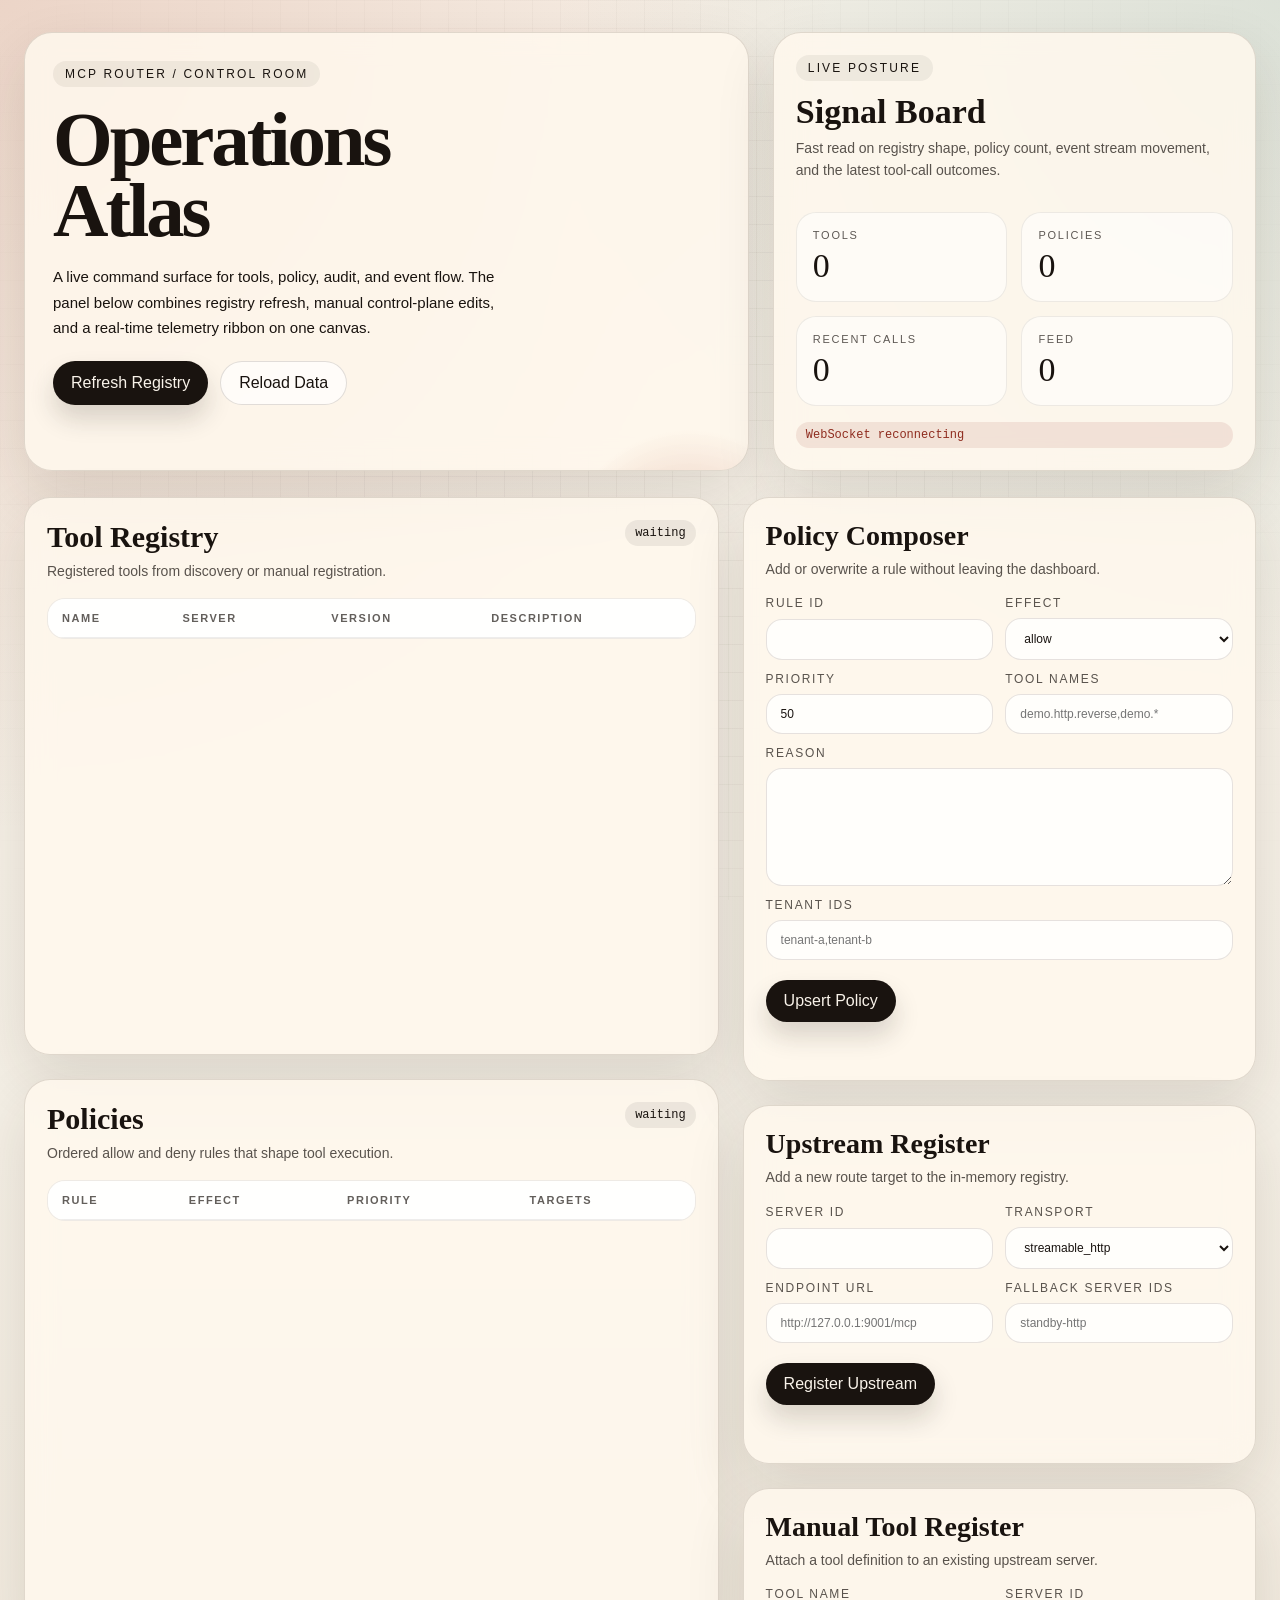
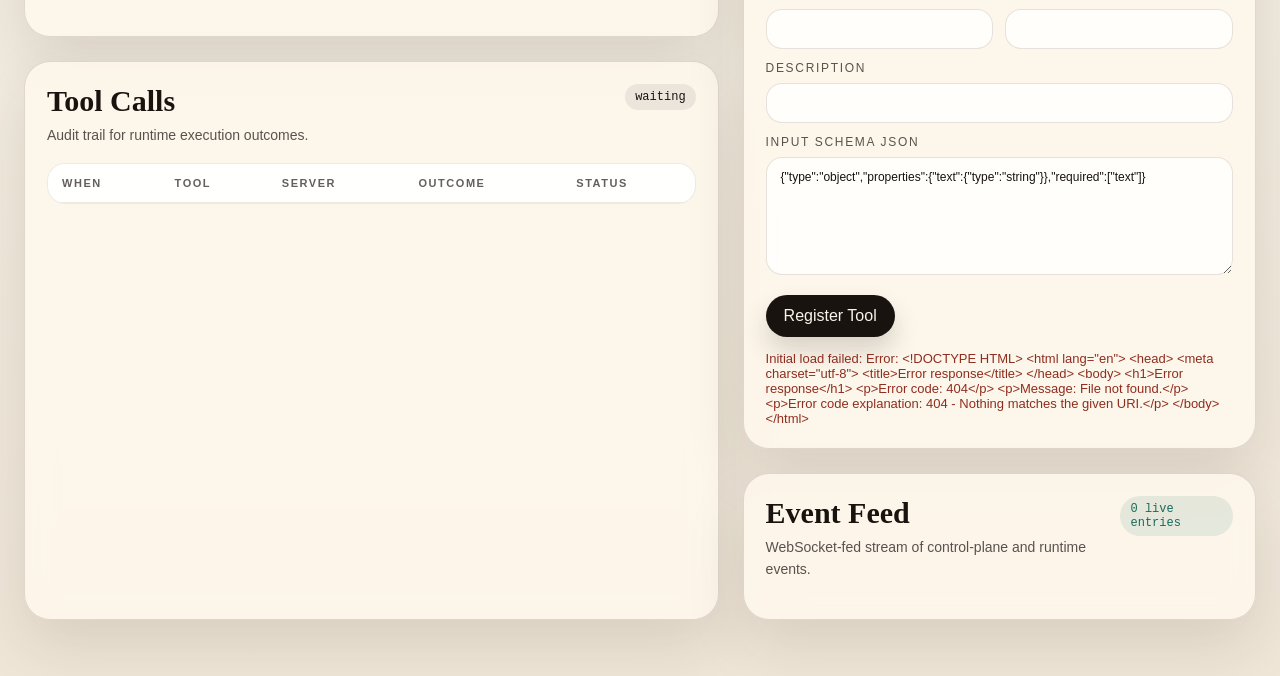
==== api/http/static/dashboard.html @ 0f954279 "Add control plane APIs and operations dashboard" ====
<!DOCTYPE html>
<html lang="en">
  <head>
    <meta charset="UTF-8" />
    <meta name="viewport" content="width=device-width, initial-scale=1.0" />
    <title>MCP Router Control Room</title>
    <style>
      :root {
        --bg: #f4efe5;
        --bg-ink: #19130f;
        --panel: rgba(255, 248, 238, 0.84);
        --panel-strong: rgba(255, 250, 244, 0.96);
        --line: rgba(48, 29, 17, 0.14);
        --accent: #b44f2f;
        --accent-2: #176b5d;
        --warning: #8f2d1f;
        --shadow: 0 24px 60px rgba(48, 29, 17, 0.12);
        --serif: "Iowan Old Style", "Palatino Linotype", "Book Antiqua", serif;
        --sans: "Avenir Next", "Segoe UI", "Trebuchet MS", sans-serif;
      }

      * {
        box-sizing: border-box;
      }

      body {
        margin: 0;
        min-height: 100vh;
        font-family: var(--sans);
        color: var(--bg-ink);
        background:
          radial-gradient(circle at top left, rgba(180, 79, 47, 0.18), transparent 32%),
          radial-gradient(circle at top right, rgba(23, 107, 93, 0.12), transparent 28%),
          linear-gradient(180deg, #f8f2e9 0%, var(--bg) 50%, #efe6d8 100%);
      }

      body::before {
        content: "";
        position: fixed;
        inset: 0;
        background-image:
          linear-gradient(rgba(25, 19, 15, 0.035) 1px, transparent 1px),
          linear-gradient(90deg, rgba(25, 19, 15, 0.035) 1px, transparent 1px);
        background-size: 28px 28px;
        pointer-events: none;
        mask-image: radial-gradient(circle at center, black 34%, transparent 100%);
      }

      main {
        max-width: 1440px;
        margin: 0 auto;
        padding: 32px 24px 56px;
      }

      .masthead {
        display: grid;
        grid-template-columns: 1.2fr 0.8fr;
        gap: 24px;
        align-items: stretch;
      }

      .hero,
      .status-card,
      .panel,
      .composer {
        border: 1px solid var(--line);
        background: var(--panel);
        backdrop-filter: blur(14px);
        box-shadow: var(--shadow);
      }

      .hero {
        padding: 28px;
        border-radius: 28px;
        position: relative;
        overflow: hidden;
      }

      .hero::after {
        content: "";
        position: absolute;
        inset: auto -10% -50% auto;
        width: 260px;
        height: 260px;
        border-radius: 50%;
        background: radial-gradient(circle, rgba(180, 79, 47, 0.32), transparent 70%);
      }

      .eyebrow {
        display: inline-flex;
        align-items: center;
        gap: 10px;
        padding: 6px 12px;
        border-radius: 999px;
        background: rgba(25, 19, 15, 0.06);
        font-size: 12px;
        text-transform: uppercase;
        letter-spacing: 0.18em;
      }

      h1,
      h2,
      h3 {
        font-family: var(--serif);
        margin: 0;
        font-weight: 600;
      }

      h1 {
        margin-top: 18px;
        font-size: clamp(42px, 6vw, 86px);
        line-height: 0.92;
        letter-spacing: -0.04em;
        max-width: 12ch;
      }

      .hero p {
        max-width: 56ch;
        font-size: 15px;
        line-height: 1.7;
        margin-top: 18px;
      }

      .hero-actions,
      .toolbar {
        display: flex;
        flex-wrap: wrap;
        gap: 12px;
        margin-top: 20px;
      }

      button,
      .button-link {
        appearance: none;
        border: none;
        border-radius: 999px;
        padding: 12px 18px;
        font: inherit;
        cursor: pointer;
        transition: transform 160ms ease, box-shadow 160ms ease, background 160ms ease;
      }

      button:hover,
      .button-link:hover {
        transform: translateY(-1px);
      }

      .button-primary {
        background: var(--bg-ink);
        color: #f9f3ea;
        box-shadow: 0 14px 26px rgba(25, 19, 15, 0.16);
      }

      .button-secondary {
        background: rgba(255, 255, 255, 0.7);
        color: var(--bg-ink);
        border: 1px solid var(--line);
      }

      .status-card {
        border-radius: 28px;
        padding: 22px;
        display: grid;
        gap: 16px;
      }

      .metric-grid {
        display: grid;
        grid-template-columns: repeat(2, minmax(0, 1fr));
        gap: 14px;
      }

      .metric {
        padding: 16px;
        border-radius: 20px;
        background: rgba(255, 255, 255, 0.54);
        border: 1px solid rgba(48, 29, 17, 0.08);
      }

      .metric-label {
        font-size: 11px;
        text-transform: uppercase;
        letter-spacing: 0.16em;
        opacity: 0.7;
      }

      .metric-value {
        font-family: var(--serif);
        font-size: 34px;
        margin-top: 6px;
      }

      .shell {
        display: grid;
        grid-template-columns: 1.15fr 0.85fr;
        gap: 24px;
        margin-top: 26px;
      }

      .stack {
        display: grid;
        gap: 24px;
      }

      .panel,
      .composer {
        border-radius: 26px;
        padding: 22px;
      }

      .panel-header,
      .composer-header {
        display: flex;
        justify-content: space-between;
        align-items: flex-start;
        gap: 16px;
        margin-bottom: 16px;
      }

      .caption {
        margin-top: 6px;
        color: rgba(25, 19, 15, 0.72);
        font-size: 14px;
        line-height: 1.6;
      }

      .table-shell {
        overflow: auto;
        border-radius: 18px;
        border: 1px solid rgba(48, 29, 17, 0.08);
        background: rgba(255, 255, 255, 0.56);
      }

      table {
        width: 100%;
        border-collapse: collapse;
        min-width: 640px;
      }

      th,
      td {
        padding: 13px 14px;
        border-bottom: 1px solid rgba(48, 29, 17, 0.08);
        text-align: left;
        vertical-align: top;
        font-size: 13px;
      }

      th {
        font-size: 11px;
        text-transform: uppercase;
        letter-spacing: 0.14em;
        color: rgba(25, 19, 15, 0.68);
        background: rgba(255, 255, 255, 0.75);
      }

      td code,
      .chip {
        font-family: "SFMono-Regular", "Menlo", "Monaco", monospace;
      }

      .chip {
        display: inline-flex;
        align-items: center;
        gap: 8px;
        padding: 6px 10px;
        border-radius: 999px;
        background: rgba(25, 19, 15, 0.07);
        font-size: 12px;
      }

      .chip.warn {
        background: rgba(143, 45, 31, 0.1);
        color: var(--warning);
      }

      .chip.good {
        background: rgba(23, 107, 93, 0.1);
        color: var(--accent-2);
      }

      .event-feed {
        display: grid;
        gap: 10px;
        max-height: 520px;
        overflow: auto;
        padding-right: 4px;
      }

      .event-item {
        border: 1px solid rgba(48, 29, 17, 0.08);
        border-radius: 18px;
        padding: 14px 14px 12px;
        background: rgba(255, 255, 255, 0.58);
      }

      .event-topline {
        display: flex;
        justify-content: space-between;
        gap: 12px;
        align-items: center;
      }

      .event-type {
        font-size: 11px;
        text-transform: uppercase;
        letter-spacing: 0.16em;
        color: var(--accent);
      }

      .event-detail {
        margin-top: 10px;
        padding: 0;
        font-size: 12px;
        white-space: pre-wrap;
        color: rgba(25, 19, 15, 0.78);
      }

      .composer-grid {
        display: grid;
        grid-template-columns: repeat(2, minmax(0, 1fr));
        gap: 12px;
      }

      .composer-grid.full {
        grid-template-columns: 1fr;
      }

      label {
        display: grid;
        gap: 8px;
        font-size: 12px;
        text-transform: uppercase;
        letter-spacing: 0.14em;
        color: rgba(25, 19, 15, 0.72);
      }

      input,
      select,
      textarea {
        width: 100%;
        border-radius: 16px;
        border: 1px solid rgba(48, 29, 17, 0.12);
        background: rgba(255, 255, 255, 0.76);
        padding: 12px 14px;
        color: var(--bg-ink);
        font: inherit;
      }

      textarea {
        min-height: 118px;
        resize: vertical;
      }

      .status-line {
        min-height: 22px;
        margin-top: 14px;
        font-size: 13px;
        color: rgba(25, 19, 15, 0.72);
      }

      .status-line.error {
        color: var(--warning);
      }

      @media (max-width: 1080px) {
        .masthead,
        .shell {
          grid-template-columns: 1fr;
        }
      }

      @media (max-width: 760px) {
        main {
          padding: 18px 14px 42px;
        }

        .composer-grid,
        .metric-grid {
          grid-template-columns: 1fr;
        }

        table {
          min-width: 540px;
        }
      }
    </style>
  </head>
  <body>
    <main>
      <section class="masthead">
        <article class="hero">
          <div class="eyebrow">MCP Router / Control Room</div>
          <h1>Operations Atlas</h1>
          <p>
            A live command surface for tools, policy, audit, and event flow.
            The panel below combines registry refresh, manual control-plane edits,
            and a real-time telemetry ribbon on one canvas.
          </p>
          <div class="hero-actions">
            <button class="button-primary" id="refreshToolsButton">Refresh Registry</button>
            <button class="button-secondary" id="reloadDashboardButton">Reload Data</button>
          </div>
        </article>
        <aside class="status-card">
          <div>
            <div class="eyebrow">Live posture</div>
            <h2 style="margin-top: 12px; font-size: 34px;">Signal Board</h2>
            <p class="caption">
              Fast read on registry shape, policy count, event stream movement, and
              the latest tool-call outcomes.
            </p>
          </div>
          <div class="metric-grid">
            <div class="metric">
              <div class="metric-label">Tools</div>
              <div class="metric-value" id="toolCount">0</div>
            </div>
            <div class="metric">
              <div class="metric-label">Policies</div>
              <div class="metric-value" id="policyCount">0</div>
            </div>
            <div class="metric">
              <div class="metric-label">Recent Calls</div>
              <div class="metric-value" id="toolCallCount">0</div>
            </div>
            <div class="metric">
              <div class="metric-label">Feed</div>
              <div class="metric-value" id="eventCount">0</div>
            </div>
          </div>
          <div class="chip" id="liveSocketStatus">WebSocket connecting</div>
        </aside>
      </section>

      <section class="shell">
        <div class="stack">
          <section class="panel">
            <div class="panel-header">
              <div>
                <h2 style="font-size: 30px;">Tool Registry</h2>
                <div class="caption">
                  Registered tools from discovery or manual registration.
                </div>
              </div>
              <div class="chip" id="toolRegistrySummary">waiting</div>
            </div>
            <div class="table-shell">
              <table>
                <thead>
                  <tr>
                    <th>Name</th>
                    <th>Server</th>
                    <th>Version</th>
                    <th>Description</th>
                  </tr>
                </thead>
                <tbody id="toolsTable"></tbody>
              </table>
            </div>
          </section>

          <section class="panel">
            <div class="panel-header">
              <div>
                <h2 style="font-size: 30px;">Policies</h2>
                <div class="caption">
                  Ordered allow and deny rules that shape tool execution.
                </div>
              </div>
              <div class="chip" id="policySummary">waiting</div>
            </div>
            <div class="table-shell">
              <table>
                <thead>
                  <tr>
                    <th>Rule</th>
                    <th>Effect</th>
                    <th>Priority</th>
                    <th>Targets</th>
                  </tr>
                </thead>
                <tbody id="policiesTable"></tbody>
              </table>
            </div>
          </section>

          <section class="panel">
            <div class="panel-header">
              <div>
                <h2 style="font-size: 30px;">Tool Calls</h2>
                <div class="caption">
                  Audit trail for runtime execution outcomes.
                </div>
              </div>
              <div class="chip" id="toolCallSummary">waiting</div>
            </div>
            <div class="table-shell">
              <table>
                <thead>
                  <tr>
                    <th>When</th>
                    <th>Tool</th>
                    <th>Server</th>
                    <th>Outcome</th>
                    <th>Status</th>
                  </tr>
                </thead>
                <tbody id="toolCallsTable"></tbody>
              </table>
            </div>
          </section>
        </div>

        <div class="stack">
          <section class="composer">
            <div class="composer-header">
              <div>
                <h3 style="font-size: 28px;">Policy Composer</h3>
                <div class="caption">
                  Add or overwrite a rule without leaving the dashboard.
                </div>
              </div>
            </div>
            <form id="policyForm">
              <div class="composer-grid">
                <label>Rule Id <input name="ruleId" required /></label>
                <label>Effect
                  <select name="effect">
                    <option value="allow">allow</option>
                    <option value="deny">deny</option>
                  </select>
                </label>
                <label>Priority <input name="priority" type="number" value="50" /></label>
                <label>Tool Names <input name="toolNames" placeholder="demo.http.reverse,demo.*" /></label>
              </div>
              <div class="composer-grid full" style="margin-top: 12px;">
                <label>Reason <textarea name="reason" required></textarea></label>
                <label>Tenant Ids <input name="tenantIds" placeholder="tenant-a,tenant-b" /></label>
              </div>
              <div class="toolbar">
                <button class="button-primary" type="submit">Upsert Policy</button>
              </div>
              <div class="status-line" id="policyFormStatus"></div>
            </form>
          </section>

          <section class="composer">
            <div class="composer-header">
              <div>
                <h3 style="font-size: 28px;">Upstream Register</h3>
                <div class="caption">
                  Add a new route target to the in-memory registry.
                </div>
              </div>
            </div>
            <form id="upstreamForm">
              <div class="composer-grid">
                <label>Server Id <input name="serverId" required /></label>
                <label>Transport
                  <select name="transport">
                    <option value="streamable_http">streamable_http</option>
                    <option value="stdio">stdio</option>
                  </select>
                </label>
                <label>Endpoint Url <input name="endpointUrl" placeholder="http://127.0.0.1:9001/mcp" /></label>
                <label>Fallback Server Ids <input name="fallbackServerIds" placeholder="standby-http" /></label>
              </div>
              <div class="toolbar">
                <button class="button-primary" type="submit">Register Upstream</button>
              </div>
              <div class="status-line" id="upstreamFormStatus"></div>
            </form>
          </section>

          <section class="composer">
            <div class="composer-header">
              <div>
                <h3 style="font-size: 28px;">Manual Tool Register</h3>
                <div class="caption">
                  Attach a tool definition to an existing upstream server.
                </div>
              </div>
            </div>
            <form id="toolForm">
              <div class="composer-grid">
                <label>Tool Name <input name="name" required /></label>
                <label>Server Id <input name="serverId" required /></label>
              </div>
              <div class="composer-grid full" style="margin-top: 12px;">
                <label>Description <input name="description" required /></label>
                <label>Input Schema JSON
                  <textarea name="inputSchema" required>{"type":"object","properties":{"text":{"type":"string"}},"required":["text"]}</textarea>
                </label>
              </div>
              <div class="toolbar">
                <button class="button-primary" type="submit">Register Tool</button>
              </div>
              <div class="status-line" id="toolFormStatus"></div>
            </form>
          </section>

          <section class="panel">
            <div class="panel-header">
              <div>
                <h2 style="font-size: 30px;">Event Feed</h2>
                <div class="caption">
                  WebSocket-fed stream of control-plane and runtime events.
                </div>
              </div>
              <div class="chip good" id="eventSummary">0 live entries</div>
            </div>
            <div class="event-feed" id="eventFeed"></div>
          </section>
        </div>
      </section>
    </main>

    <script>
      const state = {
        tools: [],
        policies: [],
        toolCalls: [],
        events: [],
        socket: null,
      };

      const toolsTable = document.getElementById("toolsTable");
      const policiesTable = document.getElementById("policiesTable");
      const toolCallsTable = document.getElementById("toolCallsTable");
      const eventFeed = document.getElementById("eventFeed");

      function splitCsv(value) {
        return value
          .split(",")
          .map((item) => item.trim())
          .filter(Boolean);
      }

      async function fetchJson(url, options) {
        const response = await fetch(url, options);
        if (!response.ok) {
          const detail = await response.text();
          throw new Error(detail || response.statusText);
        }
        return response.json();
      }

      function setStatusLine(id, message, isError = false) {
        const node = document.getElementById(id);
        node.textContent = message;
        node.className = isError ? "status-line error" : "status-line";
      }

      function renderTools() {
        document.getElementById("toolCount").textContent = String(state.tools.length);
        document.getElementById("toolRegistrySummary").textContent = state.tools.length
          ? state.tools.map((item) => item.serverId).slice(0, 2).join(" / ")
          : "empty";
        toolsTable.innerHTML = state.tools.length
          ? state.tools
              .map(
                (tool) => `
                  <tr>
                    <td><strong>${tool.name}</strong></td>
                    <td><code>${tool.serverId}</code></td>
                    <td><code>${tool.version}</code></td>
                    <td>${tool.definition.description || "-"}</td>
                  </tr>
                `
              )
              .join("")
          : `<tr><td colspan="4">No tools registered yet.</td></tr>`;
      }

      function renderPolicies() {
        document.getElementById("policyCount").textContent = String(state.policies.length);
        document.getElementById("policySummary").textContent = state.policies.length
          ? state.policies.map((item) => item.effect).slice(0, 3).join(" / ")
          : "empty";
        policiesTable.innerHTML = state.policies.length
          ? state.policies
              .map(
                (policy) => `
                  <tr>
                    <td>
                      <strong>${policy.ruleId}</strong><br />
                      <span class="caption">${policy.reason}</span>
                    </td>
                    <td><span class="chip ${policy.effect === "deny" ? "warn" : "good"}">${policy.effect}</span></td>
                    <td>${policy.priority}</td>
                    <td>${(policy.toolNames || []).join(", ") || "all tools"}</td>
                  </tr>
                `
              )
              .join("")
          : `<tr><td colspan="4">No policies configured.</td></tr>`;
      }

      function renderToolCalls() {
        document.getElementById("toolCallCount").textContent = String(state.toolCalls.length);
        document.getElementById("toolCallSummary").textContent = state.toolCalls.length
          ? state.toolCalls[0].outcome
          : "idle";
        toolCallsTable.innerHTML = state.toolCalls.length
          ? state.toolCalls
              .map(
                (item) => `
                  <tr>
                    <td>${new Date(item.recorded_at).toLocaleTimeString()}</td>
                    <td><strong>${item.tool_name}</strong></td>
                    <td><code>${item.server_id}</code></td>
                    <td>${item.outcome}</td>
                    <td>${item.status_code}</td>
                  </tr>
                `
              )
              .join("")
          : `<tr><td colspan="5">No tool calls captured yet.</td></tr>`;
      }

      function renderEvents() {
        document.getElementById("eventCount").textContent = String(state.events.length);
        document.getElementById("eventSummary").textContent = `${state.events.length} live entries`;
        eventFeed.innerHTML = state.events.length
          ? state.events
              .slice(0, 30)
              .map(
                (event) => `
                  <article class="event-item">
                    <div class="event-topline">
                      <div class="event-type">${event.event_type}</div>
                      <div class="chip">${new Date(event.recorded_at).toLocaleTimeString()}</div>
                    </div>
                    <pre class="event-detail">${JSON.stringify(event.detail, null, 2)}</pre>
                  </article>
                `
              )
              .join("")
          : `<article class="event-item">Waiting for live events.</article>`;
      }

      async function loadDashboardData() {
        const [tools, policies, toolCalls, events] = await Promise.all([
          fetchJson("/v1/tools"),
          fetchJson("/v1/policies"),
          fetchJson("/v1/audit/tool-calls?limit=12"),
          fetchJson("/v1/audit/events?limit=16"),
        ]);
        state.tools = tools.items;
        state.policies = policies.items;
        state.toolCalls = toolCalls.items;
        state.events = events.items;
        renderTools();
        renderPolicies();
        renderToolCalls();
        renderEvents();
      }

      async function refreshRegistry() {
        await fetchJson("/v1/tools/refresh", { method: "POST" });
        await loadDashboardData();
      }

      function connectEvents() {
        const protocol = window.location.protocol === "https:" ? "wss:" : "ws:";
        const socket = new WebSocket(`${protocol}//${window.location.host}/v1/events/ws`);
        state.socket = socket;
        socket.addEventListener("open", () => {
          document.getElementById("liveSocketStatus").textContent = "WebSocket live";
          document.getElementById("liveSocketStatus").className = "chip good";
        });
        socket.addEventListener("close", () => {
          document.getElementById("liveSocketStatus").textContent = "WebSocket reconnecting";
          document.getElementById("liveSocketStatus").className = "chip warn";
          window.setTimeout(connectEvents, 1200);
        });
        socket.addEventListener("message", (event) => {
          const payload = JSON.parse(event.data);
          state.events.unshift(payload);
          state.events = state.events.slice(0, 40);
          renderEvents();
        });
      }

      document.getElementById("refreshToolsButton").addEventListener("click", async () => {
        await refreshRegistry();
      });

      document.getElementById("reloadDashboardButton").addEventListener("click", async () => {
        await loadDashboardData();
      });

      document.getElementById("policyForm").addEventListener("submit", async (event) => {
        event.preventDefault();
        const formData = new FormData(event.currentTarget);
        try {
          await fetchJson("/v1/policies", {
            method: "POST",
            headers: { "Content-Type": "application/json" },
            body: JSON.stringify({
              rule_id: formData.get("ruleId"),
              effect: formData.get("effect"),
              reason: formData.get("reason"),
              priority: Number(formData.get("priority") || 0),
              tenant_ids: splitCsv(String(formData.get("tenantIds") || "")),
              tool_names: splitCsv(String(formData.get("toolNames") || "")),
              principal_ids: [],
              roles: [],
              tool_versions: [],
              obligations: [],
            }),
          });
          setStatusLine("policyFormStatus", "Policy saved.");
          await loadDashboardData();
        } catch (error) {
          setStatusLine("policyFormStatus", String(error), true);
        }
      });

      document.getElementById("upstreamForm").addEventListener("submit", async (event) => {
        event.preventDefault();
        const formData = new FormData(event.currentTarget);
        try {
          await fetchJson("/v1/upstreams", {
            method: "POST",
            headers: { "Content-Type": "application/json" },
            body: JSON.stringify({
              server_id: formData.get("serverId"),
              transport: formData.get("transport"),
              endpoint_url: formData.get("endpointUrl") || null,
              fallback_server_ids: splitCsv(String(formData.get("fallbackServerIds") || "")),
              command: [],
              env: {},
            }),
          });
          setStatusLine("upstreamFormStatus", "Upstream registered.");
          await loadDashboardData();
        } catch (error) {
          setStatusLine("upstreamFormStatus", String(error), true);
        }
      });

      document.getElementById("toolForm").addEventListener("submit", async (event) => {
        event.preventDefault();
        const formData = new FormData(event.currentTarget);
        try {
          await fetchJson("/v1/tools/register", {
            method: "POST",
            headers: { "Content-Type": "application/json" },
            body: JSON.stringify({
              name: formData.get("name"),
              description: formData.get("description"),
              inputSchema: JSON.parse(String(formData.get("inputSchema"))),
              outputSchema: null,
              tags: [],
              serverId: formData.get("serverId"),
              timeoutSeconds: null,
            }),
          });
          setStatusLine("toolFormStatus", "Tool registered.");
          await loadDashboardData();
        } catch (error) {
          setStatusLine("toolFormStatus", String(error), true);
        }
      });

      loadDashboardData().catch((error) => {
        setStatusLine("toolFormStatus", `Initial load failed: ${String(error)}`, true);
      });
      connectEvents();
    </script>
  </body>
</html>
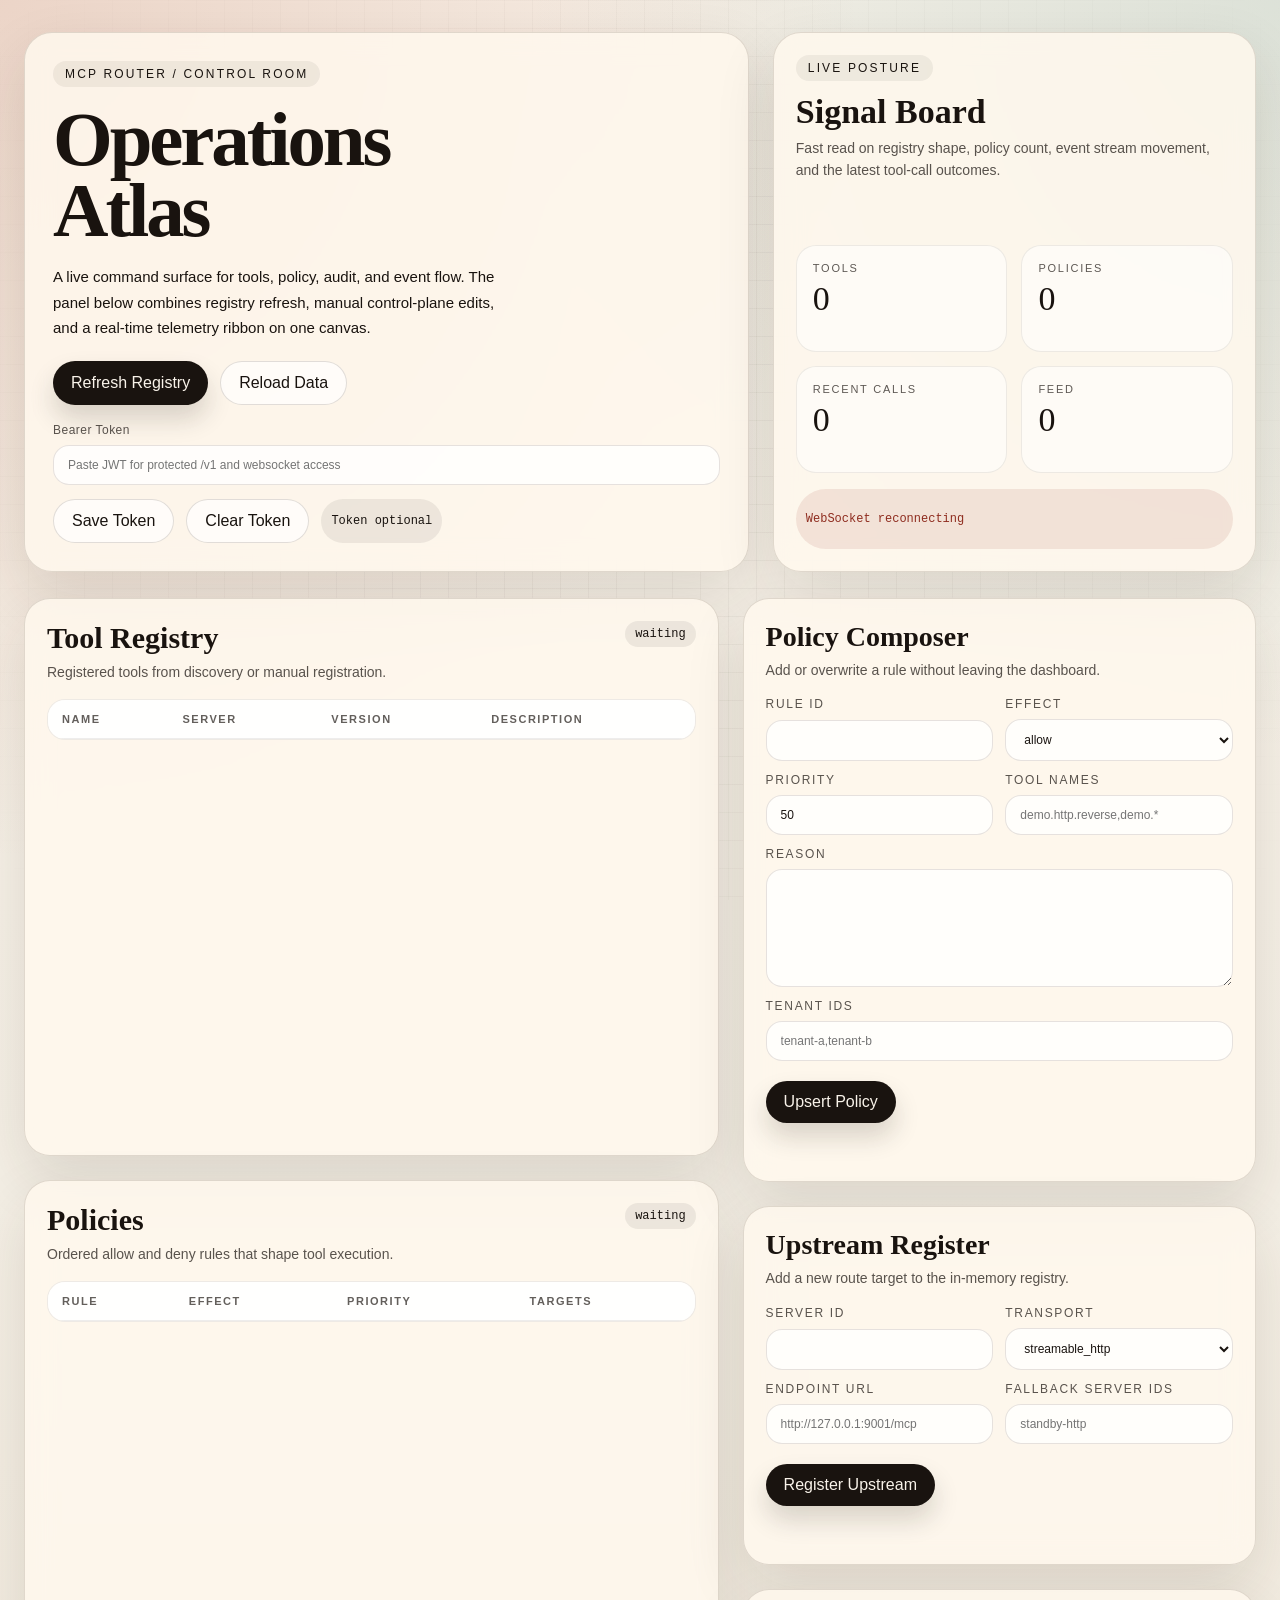
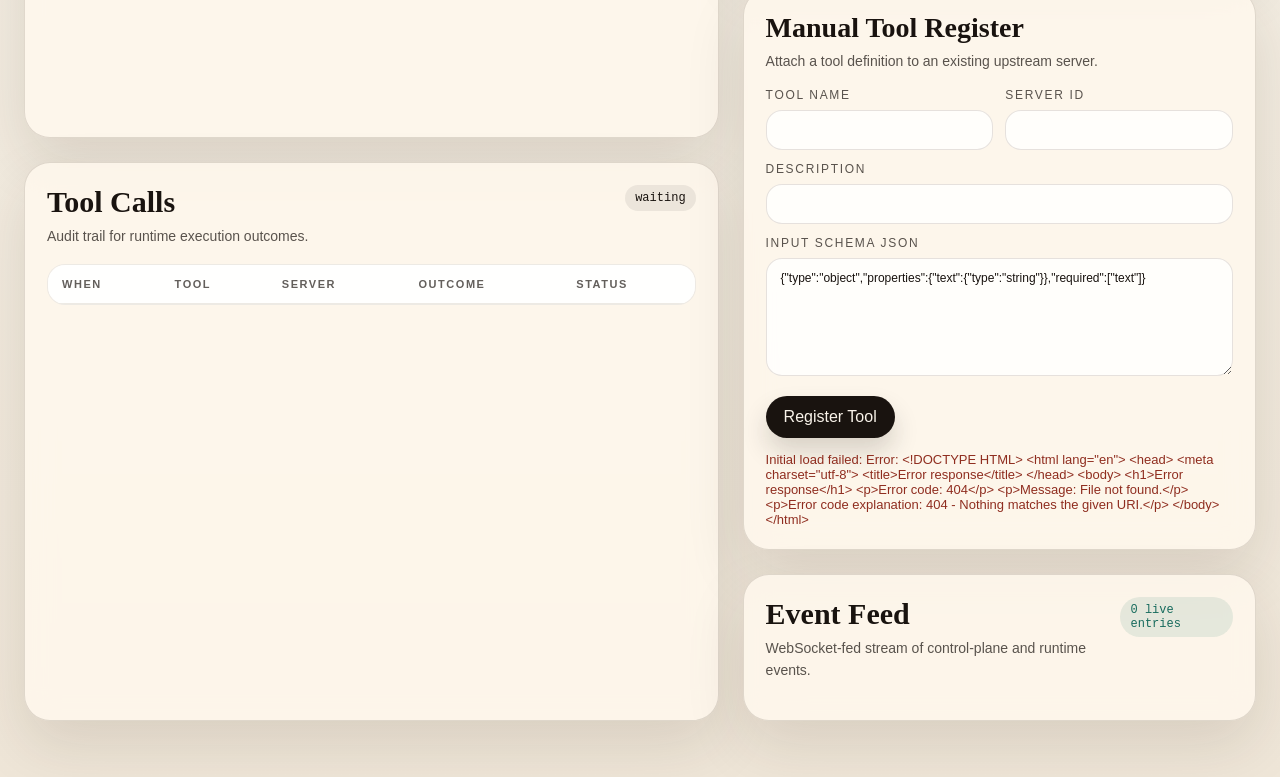
==== commit 37dfe572: "Add JWT auth hardening and tenant isolation" ====
--- a/api/http/static/dashboard.html
+++ b/api/http/static/dashboard.html
@@ -401,6 +401,22 @@
             <button class="button-primary" id="refreshToolsButton">Refresh Registry</button>
             <button class="button-secondary" id="reloadDashboardButton">Reload Data</button>
           </div>
+          <div class="composer-grid full" style="margin-top: 18px;">
+            <label style="text-transform: none; letter-spacing: 0.04em;">
+              Bearer Token
+              <input
+                id="authTokenInput"
+                type="password"
+                placeholder="Paste JWT for protected /v1 and websocket access"
+                autocomplete="off"
+              />
+            </label>
+          </div>
+          <div class="toolbar" style="margin-top: 14px;">
+            <button class="button-secondary" id="saveAuthTokenButton" type="button">Save Token</button>
+            <button class="button-secondary" id="clearAuthTokenButton" type="button">Clear Token</button>
+            <div class="chip" id="authTokenStatus">Token optional</div>
+          </div>
         </article>
         <aside class="status-card">
           <div>
@@ -623,6 +639,7 @@
         toolCalls: [],
         events: [],
         socket: null,
+        authToken: window.sessionStorage.getItem("dashboardBearerToken") || "",
       };
 
       const toolsTable = document.getElementById("toolsTable");
@@ -637,8 +654,30 @@
           .filter(Boolean);
       }
 
-      async function fetchJson(url, options) {
-        const response = await fetch(url, options);
+      function buildHeaders(extraHeaders = {}) {
+        const headers = new Headers(extraHeaders);
+        if (state.authToken) {
+          headers.set("Authorization", `Bearer ${state.authToken}`);
+        }
+        return headers;
+      }
+
+      function renderAuthTokenStatus() {
+        const status = document.getElementById("authTokenStatus");
+        if (state.authToken) {
+          status.textContent = "Token loaded";
+          status.className = "chip good";
+          return;
+        }
+        status.textContent = "Token optional";
+        status.className = "chip";
+      }
+
+      async function fetchJson(url, options = {}) {
+        const response = await fetch(url, {
+          ...options,
+          headers: buildHeaders(options.headers || {}),
+        });
         if (!response.ok) {
           const detail = await response.text();
           throw new Error(detail || response.statusText);
@@ -763,19 +802,40 @@
       }
 
       function connectEvents() {
+        if (state.socket) {
+          const previousSocket = state.socket;
+          state.socket = null;
+          previousSocket.close();
+        }
         const protocol = window.location.protocol === "https:" ? "wss:" : "ws:";
-        const socket = new WebSocket(`${protocol}//${window.location.host}/v1/events/ws`);
+        const query = new URLSearchParams();
+        if (state.authToken) {
+          query.set("access_token", state.authToken);
+        }
+        const socketUrl = `${protocol}//${window.location.host}/v1/events/ws${
+          query.toString() ? `?${query.toString()}` : ""
+        }`;
+        const socket = new WebSocket(socketUrl);
         state.socket = socket;
         socket.addEventListener("open", () => {
+          if (state.socket !== socket) {
+            return;
+          }
           document.getElementById("liveSocketStatus").textContent = "WebSocket live";
           document.getElementById("liveSocketStatus").className = "chip good";
         });
         socket.addEventListener("close", () => {
+          if (state.socket !== socket) {
+            return;
+          }
           document.getElementById("liveSocketStatus").textContent = "WebSocket reconnecting";
           document.getElementById("liveSocketStatus").className = "chip warn";
           window.setTimeout(connectEvents, 1200);
         });
         socket.addEventListener("message", (event) => {
+          if (state.socket !== socket) {
+            return;
+          }
           const payload = JSON.parse(event.data);
           state.events.unshift(payload);
           state.events = state.events.slice(0, 40);
@@ -783,12 +843,47 @@
         });
       }
 
+      function persistAuthToken(rawToken) {
+        state.authToken = rawToken.trim();
+        if (state.authToken) {
+          window.sessionStorage.setItem("dashboardBearerToken", state.authToken);
+        } else {
+          window.sessionStorage.removeItem("dashboardBearerToken");
+        }
+        renderAuthTokenStatus();
+      }
+
       document.getElementById("refreshToolsButton").addEventListener("click", async () => {
         await refreshRegistry();
       });
 
       document.getElementById("reloadDashboardButton").addEventListener("click", async () => {
         await loadDashboardData();
+      });
+
+      document.getElementById("saveAuthTokenButton").addEventListener("click", async () => {
+        const input = document.getElementById("authTokenInput");
+        persistAuthToken(input.value);
+        connectEvents();
+        try {
+          await loadDashboardData();
+          setStatusLine("toolFormStatus", "Dashboard token updated.");
+        } catch (error) {
+          setStatusLine("toolFormStatus", `Token saved, but load failed: ${String(error)}`, true);
+        }
+      });
+
+      document.getElementById("clearAuthTokenButton").addEventListener("click", async () => {
+        const input = document.getElementById("authTokenInput");
+        input.value = "";
+        persistAuthToken("");
+        connectEvents();
+        try {
+          await loadDashboardData();
+          setStatusLine("toolFormStatus", "Dashboard token cleared.");
+        } catch (error) {
+          setStatusLine("toolFormStatus", `Token cleared: ${String(error)}`, true);
+        }
       });
 
       document.getElementById("policyForm").addEventListener("submit", async (event) => {
@@ -865,6 +960,9 @@
         }
       });
 
+      document.getElementById("authTokenInput").value = state.authToken;
+      renderAuthTokenStatus();
+
       loadDashboardData().catch((error) => {
         setStatusLine("toolFormStatus", `Initial load failed: ${String(error)}`, true);
       });
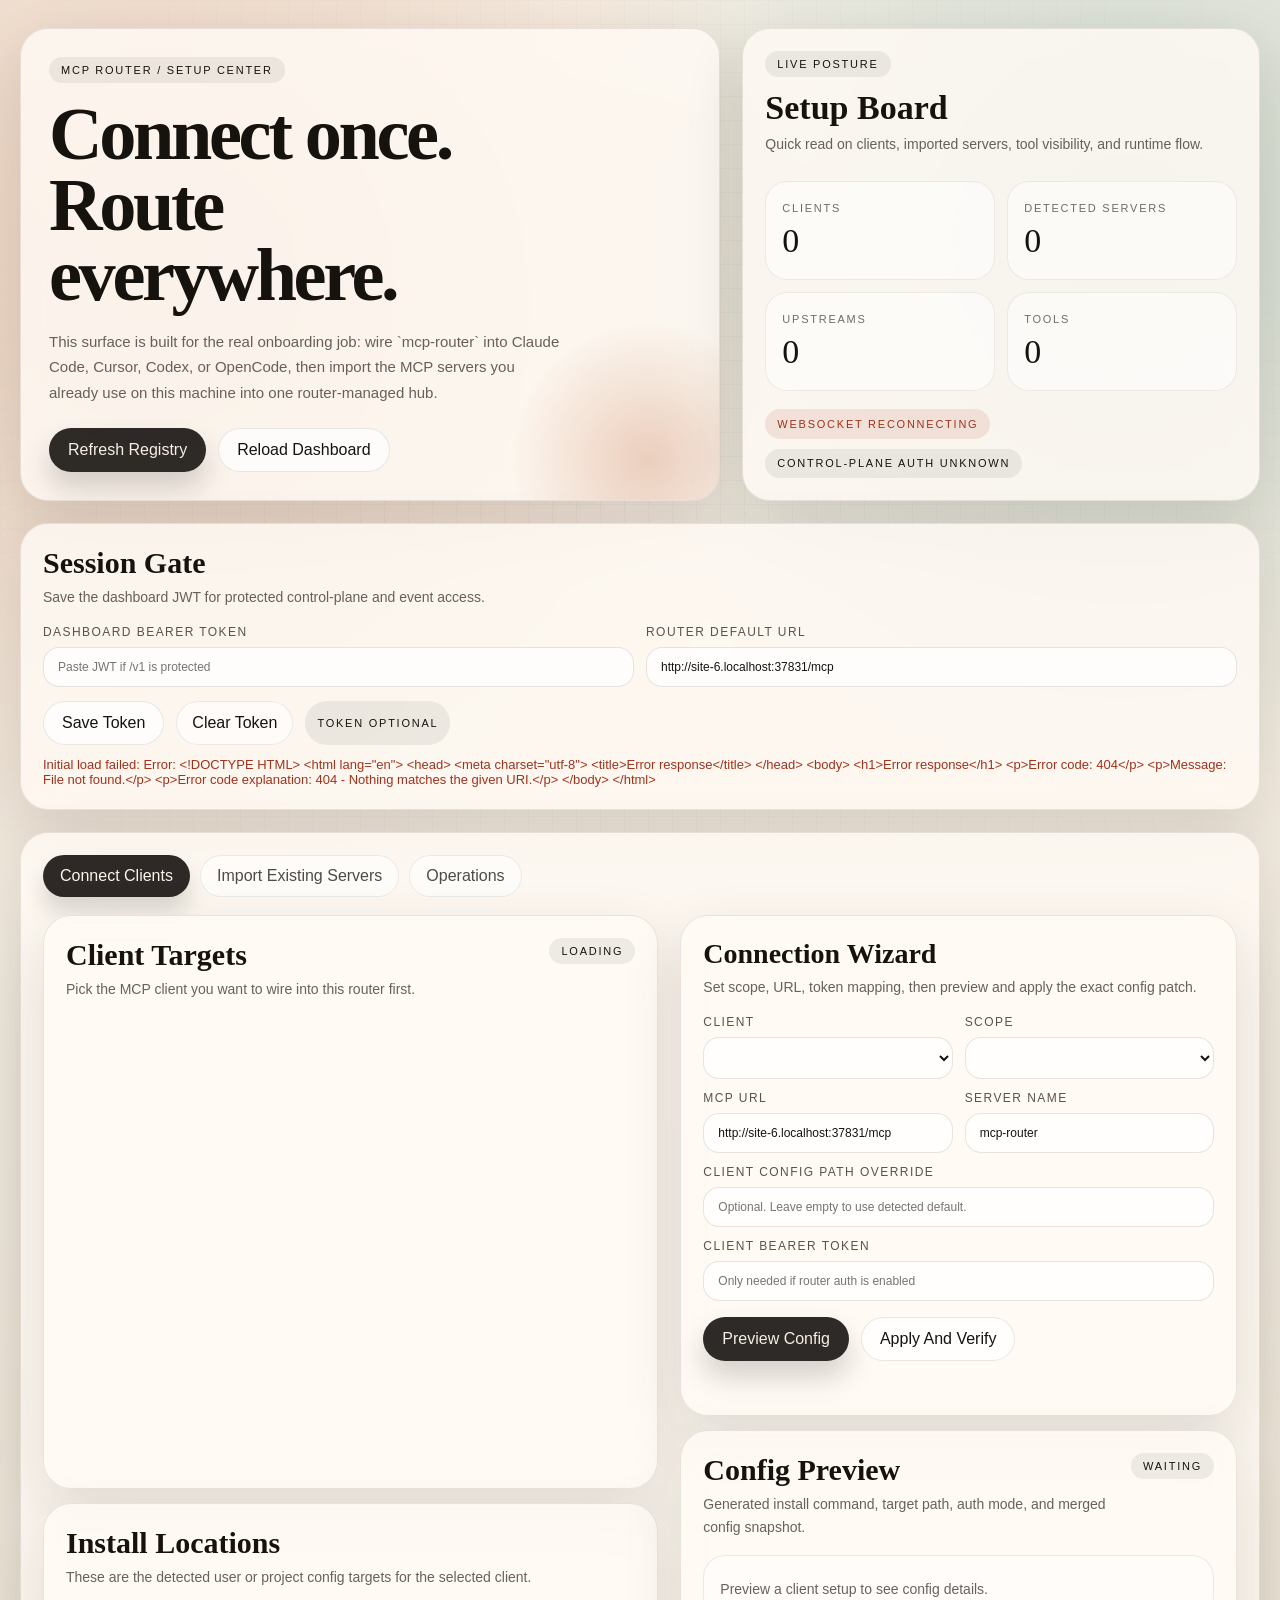
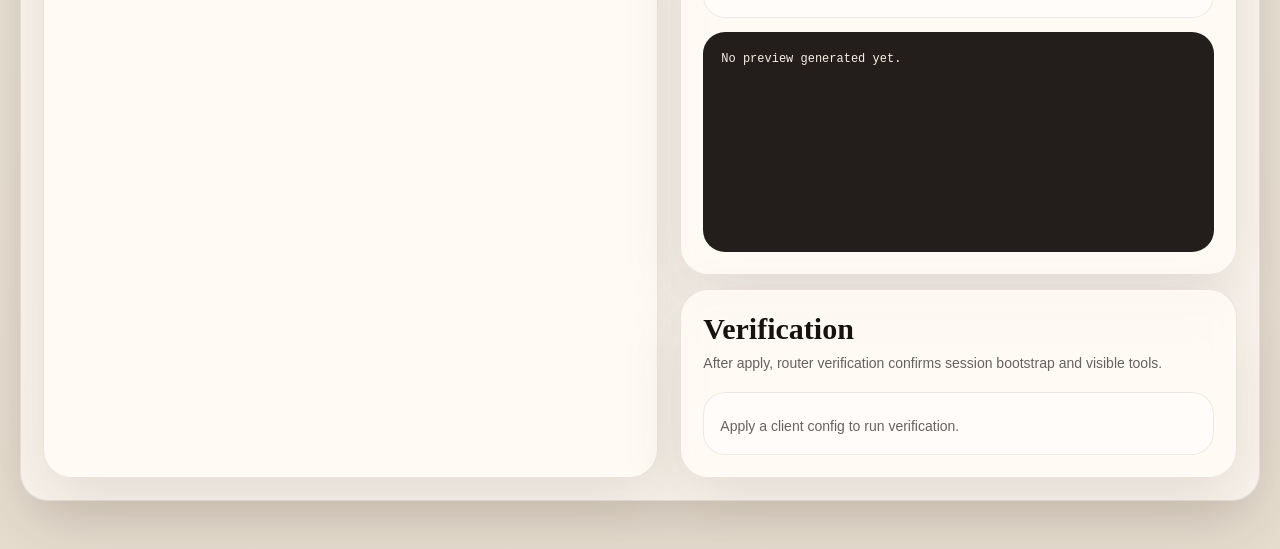
==== commit 8faaa0fe: "Add MCP setup center, client config workflows, and persistent upstream import" ====
--- a/api/http/static/dashboard.html
+++ b/api/http/static/dashboard.html
@@ -3,19 +3,23 @@
   <head>
     <meta charset="UTF-8" />
     <meta name="viewport" content="width=device-width, initial-scale=1.0" />
-    <title>MCP Router Control Room</title>
+    <title>MCP Router Setup Center</title>
     <style>
       :root {
-        --bg: #f4efe5;
-        --bg-ink: #19130f;
-        --panel: rgba(255, 248, 238, 0.84);
-        --panel-strong: rgba(255, 250, 244, 0.96);
-        --line: rgba(48, 29, 17, 0.14);
-        --accent: #b44f2f;
-        --accent-2: #176b5d;
-        --warning: #8f2d1f;
-        --shadow: 0 24px 60px rgba(48, 29, 17, 0.12);
-        --serif: "Iowan Old Style", "Palatino Linotype", "Book Antiqua", serif;
+        --bg: #efe8dc;
+        --ink: #16130f;
+        --muted: rgba(22, 19, 15, 0.66);
+        --line: rgba(48, 33, 20, 0.1);
+        --panel: rgba(255, 251, 245, 0.82);
+        --panel-strong: rgba(255, 252, 247, 0.96);
+        --panel-deep: rgba(24, 19, 16, 0.9);
+        --accent: #b95a2c;
+        --accent-2: #0f6c63;
+        --accent-3: #7f3c18;
+        --danger: #9f321d;
+        --good: #0c7a59;
+        --shadow: 0 22px 60px rgba(40, 26, 16, 0.12);
+        --display: "Iowan Old Style", "Palatino Linotype", "Book Antiqua", serif;
         --sans: "Avenir Next", "Segoe UI", "Trebuchet MS", sans-serif;
       }
 
@@ -26,52 +30,59 @@
       body {
         margin: 0;
         min-height: 100vh;
+        color: var(--ink);
         font-family: var(--sans);
-        color: var(--bg-ink);
         background:
-          radial-gradient(circle at top left, rgba(180, 79, 47, 0.18), transparent 32%),
-          radial-gradient(circle at top right, rgba(23, 107, 93, 0.12), transparent 28%),
-          linear-gradient(180deg, #f8f2e9 0%, var(--bg) 50%, #efe6d8 100%);
+          radial-gradient(circle at 12% 12%, rgba(185, 90, 44, 0.22), transparent 30%),
+          radial-gradient(circle at 88% 10%, rgba(15, 108, 99, 0.18), transparent 26%),
+          linear-gradient(180deg, #f7f0e6 0%, var(--bg) 48%, #e7ddcf 100%);
       }
 
       body::before {
         content: "";
         position: fixed;
         inset: 0;
+        pointer-events: none;
         background-image:
-          linear-gradient(rgba(25, 19, 15, 0.035) 1px, transparent 1px),
-          linear-gradient(90deg, rgba(25, 19, 15, 0.035) 1px, transparent 1px);
-        background-size: 28px 28px;
-        pointer-events: none;
-        mask-image: radial-gradient(circle at center, black 34%, transparent 100%);
+          linear-gradient(rgba(22, 19, 15, 0.025) 1px, transparent 1px),
+          linear-gradient(90deg, rgba(22, 19, 15, 0.025) 1px, transparent 1px);
+        background-size: 24px 24px;
+        mask-image: radial-gradient(circle at center, black 32%, transparent 100%);
       }
 
       main {
-        max-width: 1440px;
+        max-width: 1480px;
         margin: 0 auto;
-        padding: 32px 24px 56px;
-      }
-
-      .masthead {
+        padding: 28px 20px 48px;
+      }
+
+      .hero-grid {
         display: grid;
-        grid-template-columns: 1.2fr 0.8fr;
-        gap: 24px;
-        align-items: stretch;
+        grid-template-columns: 1.15fr 0.85fr;
+        gap: 22px;
       }
 
       .hero,
-      .status-card,
+      .status-panel,
       .panel,
+      .workspace,
       .composer {
+        background: var(--panel);
         border: 1px solid var(--line);
-        background: var(--panel);
+        box-shadow: var(--shadow);
         backdrop-filter: blur(14px);
-        box-shadow: var(--shadow);
+      }
+
+      .hero,
+      .status-panel,
+      .panel,
+      .workspace,
+      .composer {
+        border-radius: 28px;
       }
 
       .hero {
         padding: 28px;
-        border-radius: 28px;
         position: relative;
         overflow: hidden;
       }
@@ -79,132 +90,199 @@
       .hero::after {
         content: "";
         position: absolute;
-        inset: auto -10% -50% auto;
-        width: 260px;
-        height: 260px;
+        right: -70px;
+        bottom: -100px;
+        width: 280px;
+        height: 280px;
         border-radius: 50%;
-        background: radial-gradient(circle, rgba(180, 79, 47, 0.32), transparent 70%);
-      }
-
-      .eyebrow {
+        background: radial-gradient(circle, rgba(185, 90, 44, 0.26), transparent 70%);
+      }
+
+      .eyebrow,
+      .chip,
+      .mini-label {
         display: inline-flex;
         align-items: center;
-        gap: 10px;
-        padding: 6px 12px;
+        gap: 8px;
         border-radius: 999px;
-        background: rgba(25, 19, 15, 0.06);
-        font-size: 12px;
+        font-size: 11px;
+        letter-spacing: 0.16em;
         text-transform: uppercase;
-        letter-spacing: 0.18em;
+      }
+
+      .eyebrow,
+      .chip {
+        padding: 7px 12px;
+        background: rgba(22, 19, 15, 0.07);
+      }
+
+      .chip.good {
+        background: rgba(12, 122, 89, 0.12);
+        color: var(--good);
+      }
+
+      .chip.warn {
+        background: rgba(159, 50, 29, 0.11);
+        color: var(--danger);
       }
 
       h1,
       h2,
       h3 {
-        font-family: var(--serif);
         margin: 0;
+        font-family: var(--display);
         font-weight: 600;
       }
 
       h1 {
+        margin-top: 16px;
+        font-size: clamp(40px, 5.8vw, 82px);
+        line-height: 0.95;
+        letter-spacing: -0.045em;
+        max-width: 11ch;
+      }
+
+      p {
+        margin: 0;
+      }
+
+      .hero-copy {
+        max-width: 62ch;
         margin-top: 18px;
-        font-size: clamp(42px, 6vw, 86px);
-        line-height: 0.92;
-        letter-spacing: -0.04em;
-        max-width: 12ch;
-      }
-
-      .hero p {
-        max-width: 56ch;
         font-size: 15px;
-        line-height: 1.7;
-        margin-top: 18px;
+        line-height: 1.72;
+        color: var(--muted);
       }
 
       .hero-actions,
       .toolbar {
         display: flex;
+        gap: 12px;
         flex-wrap: wrap;
-        gap: 12px;
-        margin-top: 20px;
+      }
+
+      .hero-actions {
+        margin-top: 22px;
       }
 
       button,
-      .button-link {
+      .tab-button {
         appearance: none;
-        border: none;
+        border: 1px solid transparent;
         border-radius: 999px;
+        cursor: pointer;
+        font: inherit;
+        transition: transform 140ms ease, box-shadow 140ms ease, background 140ms ease;
+      }
+
+      button:hover,
+      .tab-button:hover {
+        transform: translateY(-1px);
+      }
+
+      .button-primary {
         padding: 12px 18px;
-        font: inherit;
-        cursor: pointer;
-        transition: transform 160ms ease, box-shadow 160ms ease, background 160ms ease;
-      }
-
-      button:hover,
-      .button-link:hover {
-        transform: translateY(-1px);
-      }
-
-      .button-primary {
-        background: var(--bg-ink);
-        color: #f9f3ea;
-        box-shadow: 0 14px 26px rgba(25, 19, 15, 0.16);
+        background: var(--panel-deep);
+        color: #f7efe4;
+        box-shadow: 0 16px 28px rgba(22, 19, 15, 0.18);
       }
 
       .button-secondary {
+        padding: 12px 18px;
         background: rgba(255, 255, 255, 0.7);
-        color: var(--bg-ink);
-        border: 1px solid var(--line);
-      }
-
-      .status-card {
-        border-radius: 28px;
+        color: var(--ink);
+        border-color: var(--line);
+      }
+
+      .button-ghost {
+        padding: 10px 15px;
+        background: rgba(255, 255, 255, 0.62);
+        color: var(--ink);
+        border-color: rgba(22, 19, 15, 0.08);
+      }
+
+      .status-panel {
         padding: 22px;
         display: grid;
-        gap: 16px;
-      }
-
-      .metric-grid {
+        gap: 18px;
+      }
+
+      .signal-grid {
         display: grid;
         grid-template-columns: repeat(2, minmax(0, 1fr));
-        gap: 14px;
-      }
-
-      .metric {
+        gap: 12px;
+      }
+
+      .signal {
         padding: 16px;
-        border-radius: 20px;
-        background: rgba(255, 255, 255, 0.54);
-        border: 1px solid rgba(48, 29, 17, 0.08);
-      }
-
-      .metric-label {
-        font-size: 11px;
-        text-transform: uppercase;
-        letter-spacing: 0.16em;
-        opacity: 0.7;
-      }
-
-      .metric-value {
-        font-family: var(--serif);
+        border-radius: 22px;
+        border: 1px solid rgba(48, 33, 20, 0.08);
+        background: rgba(255, 255, 255, 0.55);
+      }
+
+      .signal .mini-label {
+        color: rgba(22, 19, 15, 0.62);
+      }
+
+      .signal-value {
+        margin-top: 6px;
+        font-family: var(--display);
         font-size: 34px;
-        margin-top: 6px;
-      }
-
-      .shell {
+      }
+
+      .auth-shell,
+      .workspace {
+        margin-top: 22px;
+      }
+
+      .workspace {
+        padding: 22px;
+      }
+
+      .tab-row {
+        display: flex;
+        gap: 10px;
+        flex-wrap: wrap;
+        margin-bottom: 18px;
+      }
+
+      .tab-button {
+        padding: 11px 16px;
+        background: rgba(255, 255, 255, 0.62);
+        color: rgba(22, 19, 15, 0.76);
+        border-color: rgba(22, 19, 15, 0.08);
+      }
+
+      .tab-button.active {
+        background: var(--panel-deep);
+        color: #fbf5eb;
+        box-shadow: 0 14px 22px rgba(22, 19, 15, 0.15);
+      }
+
+      .tab-pane {
+        display: none;
+      }
+
+      .tab-pane.active {
+        display: block;
+      }
+
+      .setup-grid,
+      .ops-grid {
         display: grid;
-        grid-template-columns: 1.15fr 0.85fr;
-        gap: 24px;
-        margin-top: 26px;
-      }
-
-      .stack {
-        display: grid;
-        gap: 24px;
+        gap: 22px;
+      }
+
+      .setup-grid {
+        grid-template-columns: 1.05fr 0.95fr;
+      }
+
+      .ops-grid {
+        grid-template-columns: 1.08fr 0.92fr;
       }
 
       .panel,
       .composer {
-        border-radius: 26px;
         padding: 22px;
       }
 
@@ -212,85 +290,182 @@
       .composer-header {
         display: flex;
         justify-content: space-between;
+        gap: 16px;
         align-items: flex-start;
-        gap: 16px;
         margin-bottom: 16px;
       }
 
       .caption {
         margin-top: 6px;
-        color: rgba(25, 19, 15, 0.72);
         font-size: 14px;
+        line-height: 1.65;
+        color: var(--muted);
+      }
+
+      .client-grid,
+      .target-grid,
+      .candidate-grid,
+      .ops-stack,
+      .advanced-stack {
+        display: grid;
+        gap: 14px;
+      }
+
+      .client-grid {
+        grid-template-columns: repeat(2, minmax(0, 1fr));
+      }
+
+      .target-grid,
+      .advanced-stack,
+      .ops-stack {
+        grid-template-columns: 1fr;
+      }
+
+      .candidate-grid {
+        grid-template-columns: repeat(2, minmax(0, 1fr));
+      }
+
+      .client-card,
+      .target-card,
+      .candidate-card,
+      .verification-card,
+      .empty-state {
+        border: 1px solid rgba(48, 33, 20, 0.09);
+        border-radius: 22px;
+        padding: 16px;
+        background: rgba(255, 255, 255, 0.58);
+      }
+
+      .client-card.active {
+        border-color: rgba(185, 90, 44, 0.45);
+        box-shadow: 0 12px 22px rgba(185, 90, 44, 0.12);
+      }
+
+      .client-card h3,
+      .candidate-card h3,
+      .verification-card h3 {
+        font-size: 24px;
+      }
+
+      .client-meta,
+      .candidate-meta,
+      .verification-meta {
+        margin-top: 12px;
+        display: flex;
+        gap: 8px;
+        flex-wrap: wrap;
+      }
+
+      .form-grid {
+        display: grid;
+        grid-template-columns: repeat(2, minmax(0, 1fr));
+        gap: 12px;
+      }
+
+      .form-grid.full {
+        grid-template-columns: 1fr;
+      }
+
+      label {
+        display: grid;
+        gap: 8px;
+        font-size: 12px;
+        letter-spacing: 0.12em;
+        text-transform: uppercase;
+        color: rgba(22, 19, 15, 0.72);
+      }
+
+      input,
+      select,
+      textarea {
+        width: 100%;
+        padding: 12px 14px;
+        border-radius: 16px;
+        border: 1px solid rgba(48, 33, 20, 0.12);
+        background: rgba(255, 255, 255, 0.76);
+        color: var(--ink);
+        font: inherit;
+      }
+
+      textarea {
+        min-height: 150px;
+        resize: vertical;
+      }
+
+      code,
+      pre,
+      .mono {
+        font-family: "SFMono-Regular", "Menlo", "Monaco", monospace;
+      }
+
+      pre {
+        margin: 0;
+        white-space: pre-wrap;
+        word-break: break-word;
+        font-size: 12px;
         line-height: 1.6;
+      }
+
+      .preview-shell {
+        border-radius: 22px;
+        background: rgba(24, 19, 16, 0.95);
+        color: #f7efe4;
+        padding: 18px;
+        min-height: 220px;
+      }
+
+      .status-line {
+        min-height: 20px;
+        margin-top: 12px;
+        font-size: 13px;
+        color: var(--muted);
+      }
+
+      .status-line.error {
+        color: var(--danger);
       }
 
       .table-shell {
         overflow: auto;
         border-radius: 18px;
-        border: 1px solid rgba(48, 29, 17, 0.08);
+        border: 1px solid rgba(48, 33, 20, 0.08);
         background: rgba(255, 255, 255, 0.56);
       }
 
       table {
         width: 100%;
+        min-width: 620px;
         border-collapse: collapse;
-        min-width: 640px;
       }
 
       th,
       td {
         padding: 13px 14px;
-        border-bottom: 1px solid rgba(48, 29, 17, 0.08);
         text-align: left;
         vertical-align: top;
+        border-bottom: 1px solid rgba(48, 33, 20, 0.08);
         font-size: 13px;
       }
 
       th {
         font-size: 11px;
+        letter-spacing: 0.15em;
         text-transform: uppercase;
-        letter-spacing: 0.14em;
-        color: rgba(25, 19, 15, 0.68);
-        background: rgba(255, 255, 255, 0.75);
-      }
-
-      td code,
-      .chip {
-        font-family: "SFMono-Regular", "Menlo", "Monaco", monospace;
-      }
-
-      .chip {
-        display: inline-flex;
-        align-items: center;
-        gap: 8px;
-        padding: 6px 10px;
-        border-radius: 999px;
-        background: rgba(25, 19, 15, 0.07);
-        font-size: 12px;
-      }
-
-      .chip.warn {
-        background: rgba(143, 45, 31, 0.1);
-        color: var(--warning);
-      }
-
-      .chip.good {
-        background: rgba(23, 107, 93, 0.1);
-        color: var(--accent-2);
+        color: rgba(22, 19, 15, 0.66);
+        background: rgba(255, 255, 255, 0.78);
       }
 
       .event-feed {
         display: grid;
         gap: 10px;
-        max-height: 520px;
+        max-height: 460px;
         overflow: auto;
-        padding-right: 4px;
       }
 
       .event-item {
-        border: 1px solid rgba(48, 29, 17, 0.08);
         border-radius: 18px;
-        padding: 14px 14px 12px;
+        border: 1px solid rgba(48, 33, 20, 0.08);
+        padding: 14px;
         background: rgba(255, 255, 255, 0.58);
       }
 
@@ -303,349 +478,506 @@
 
       .event-type {
         font-size: 11px;
+        letter-spacing: 0.15em;
         text-transform: uppercase;
-        letter-spacing: 0.16em;
         color: var(--accent);
       }
 
-      .event-detail {
-        margin-top: 10px;
-        padding: 0;
-        font-size: 12px;
-        white-space: pre-wrap;
-        color: rgba(25, 19, 15, 0.78);
-      }
-
-      .composer-grid {
+      .inline-list {
+        display: flex;
+        gap: 10px;
+        flex-wrap: wrap;
+      }
+
+      .checkbox-row {
+        display: flex;
+        gap: 10px;
+        align-items: flex-start;
+      }
+
+      .checkbox-row input {
+        width: 18px;
+        height: 18px;
+        margin-top: 3px;
+      }
+
+      .section-rule {
+        height: 1px;
+        margin: 18px 0;
+        background: linear-gradient(90deg, transparent, rgba(48, 33, 20, 0.16), transparent);
+      }
+
+      .advanced-shell {
         display: grid;
-        grid-template-columns: repeat(2, minmax(0, 1fr));
-        gap: 12px;
-      }
-
-      .composer-grid.full {
-        grid-template-columns: 1fr;
-      }
-
-      label {
-        display: grid;
-        gap: 8px;
-        font-size: 12px;
-        text-transform: uppercase;
-        letter-spacing: 0.14em;
-        color: rgba(25, 19, 15, 0.72);
-      }
-
-      input,
-      select,
-      textarea {
-        width: 100%;
-        border-radius: 16px;
-        border: 1px solid rgba(48, 29, 17, 0.12);
-        background: rgba(255, 255, 255, 0.76);
-        padding: 12px 14px;
-        color: var(--bg-ink);
-        font: inherit;
-      }
-
-      textarea {
-        min-height: 118px;
-        resize: vertical;
-      }
-
-      .status-line {
-        min-height: 22px;
-        margin-top: 14px;
-        font-size: 13px;
-        color: rgba(25, 19, 15, 0.72);
-      }
-
-      .status-line.error {
-        color: var(--warning);
-      }
-
-      @media (max-width: 1080px) {
-        .masthead,
-        .shell {
+        gap: 16px;
+      }
+
+      @media (max-width: 1120px) {
+        .hero-grid,
+        .setup-grid,
+        .ops-grid {
           grid-template-columns: 1fr;
         }
       }
 
-      @media (max-width: 760px) {
+      @media (max-width: 820px) {
         main {
-          padding: 18px 14px 42px;
-        }
-
-        .composer-grid,
-        .metric-grid {
+          padding: 18px 14px 40px;
+        }
+
+        .client-grid,
+        .candidate-grid,
+        .form-grid,
+        .signal-grid {
           grid-template-columns: 1fr;
         }
 
         table {
-          min-width: 540px;
+          min-width: 520px;
         }
       }
     </style>
   </head>
   <body>
     <main>
-      <section class="masthead">
+      <section class="hero-grid">
         <article class="hero">
-          <div class="eyebrow">MCP Router / Control Room</div>
-          <h1>Operations Atlas</h1>
-          <p>
-            A live command surface for tools, policy, audit, and event flow.
-            The panel below combines registry refresh, manual control-plane edits,
-            and a real-time telemetry ribbon on one canvas.
+          <div class="eyebrow">MCP Router / Setup Center</div>
+          <h1>Connect once. Route everywhere.</h1>
+          <p class="hero-copy">
+            This surface is built for the real onboarding job: wire `mcp-router`
+            into Claude Code, Cursor, Codex, or OpenCode, then import the MCP
+            servers you already use on this machine into one router-managed hub.
           </p>
           <div class="hero-actions">
-            <button class="button-primary" id="refreshToolsButton">Refresh Registry</button>
-            <button class="button-secondary" id="reloadDashboardButton">Reload Data</button>
-          </div>
-          <div class="composer-grid full" style="margin-top: 18px;">
-            <label style="text-transform: none; letter-spacing: 0.04em;">
-              Bearer Token
-              <input
-                id="authTokenInput"
-                type="password"
-                placeholder="Paste JWT for protected /v1 and websocket access"
-                autocomplete="off"
-              />
-            </label>
-          </div>
-          <div class="toolbar" style="margin-top: 14px;">
-            <button class="button-secondary" id="saveAuthTokenButton" type="button">Save Token</button>
-            <button class="button-secondary" id="clearAuthTokenButton" type="button">Clear Token</button>
-            <div class="chip" id="authTokenStatus">Token optional</div>
+            <button class="button-primary" id="refreshRegistryButton">Refresh Registry</button>
+            <button class="button-secondary" id="reloadAllButton">Reload Dashboard</button>
           </div>
         </article>
-        <aside class="status-card">
+
+        <aside class="status-panel">
           <div>
-            <div class="eyebrow">Live posture</div>
-            <h2 style="margin-top: 12px; font-size: 34px;">Signal Board</h2>
+            <div class="eyebrow">Live Posture</div>
+            <h2 style="margin-top: 12px; font-size: 34px;">Setup Board</h2>
             <p class="caption">
-              Fast read on registry shape, policy count, event stream movement, and
-              the latest tool-call outcomes.
+              Quick read on clients, imported servers, tool visibility, and runtime flow.
             </p>
           </div>
-          <div class="metric-grid">
-            <div class="metric">
-              <div class="metric-label">Tools</div>
-              <div class="metric-value" id="toolCount">0</div>
+
+          <div class="signal-grid">
+            <div class="signal">
+              <div class="mini-label">Clients</div>
+              <div class="signal-value" id="clientCount">0</div>
             </div>
-            <div class="metric">
-              <div class="metric-label">Policies</div>
-              <div class="metric-value" id="policyCount">0</div>
+            <div class="signal">
+              <div class="mini-label">Detected Servers</div>
+              <div class="signal-value" id="candidateCount">0</div>
             </div>
-            <div class="metric">
-              <div class="metric-label">Recent Calls</div>
-              <div class="metric-value" id="toolCallCount">0</div>
+            <div class="signal">
+              <div class="mini-label">Upstreams</div>
+              <div class="signal-value" id="upstreamCount">0</div>
             </div>
-            <div class="metric">
-              <div class="metric-label">Feed</div>
-              <div class="metric-value" id="eventCount">0</div>
+            <div class="signal">
+              <div class="mini-label">Tools</div>
+              <div class="signal-value" id="toolCount">0</div>
             </div>
           </div>
-          <div class="chip" id="liveSocketStatus">WebSocket connecting</div>
+
+          <div class="inline-list">
+            <div class="chip" id="socketStatus">WebSocket connecting</div>
+            <div class="chip" id="authModeChip">Control-plane auth unknown</div>
+          </div>
         </aside>
       </section>
 
-      <section class="shell">
-        <div class="stack">
-          <section class="panel">
-            <div class="panel-header">
-              <div>
-                <h2 style="font-size: 30px;">Tool Registry</h2>
-                <div class="caption">
-                  Registered tools from discovery or manual registration.
+      <section class="workspace auth-shell">
+        <div class="panel-header">
+          <div>
+            <h2 style="font-size: 30px;">Session Gate</h2>
+            <div class="caption">
+              Save the dashboard JWT for protected control-plane and event access.
+            </div>
+          </div>
+        </div>
+        <div class="form-grid">
+          <label>
+            Dashboard Bearer Token
+            <input id="dashboardTokenInput" type="password" autocomplete="off" placeholder="Paste JWT if /v1 is protected" />
+          </label>
+          <label>
+            Router Default URL
+            <input id="routerUrlMirror" readonly />
+          </label>
+        </div>
+        <div class="toolbar" style="margin-top: 14px;">
+          <button class="button-secondary" id="saveDashboardTokenButton" type="button">Save Token</button>
+          <button class="button-ghost" id="clearDashboardTokenButton" type="button">Clear Token</button>
+          <div class="chip" id="dashboardTokenStatus">Token optional</div>
+        </div>
+        <div class="status-line" id="dashboardStatus"></div>
+      </section>
+
+      <section class="workspace">
+        <div class="tab-row">
+          <button class="tab-button active" data-tab="connect">Connect Clients</button>
+          <button class="tab-button" data-tab="import">Import Existing Servers</button>
+          <button class="tab-button" data-tab="operations">Operations</button>
+        </div>
+
+        <div class="tab-pane active" id="tab-connect">
+          <div class="setup-grid">
+            <div class="ops-stack">
+              <section class="panel">
+                <div class="panel-header">
+                  <div>
+                    <h2 style="font-size: 30px;">Client Targets</h2>
+                    <div class="caption">
+                      Pick the MCP client you want to wire into this router first.
+                    </div>
+                  </div>
+                  <div class="chip" id="clientSummary">loading</div>
+                </div>
+                <div class="client-grid" id="clientCards"></div>
+              </section>
+
+              <section class="panel">
+                <div class="panel-header">
+                  <div>
+                    <h2 style="font-size: 30px;">Install Locations</h2>
+                    <div class="caption">
+                      These are the detected user or project config targets for the selected client.
+                    </div>
+                  </div>
+                </div>
+                <div class="target-grid" id="installTargets"></div>
+              </section>
+            </div>
+
+            <div class="ops-stack">
+              <section class="composer">
+                <div class="composer-header">
+                  <div>
+                    <h3 style="font-size: 28px;">Connection Wizard</h3>
+                    <div class="caption">
+                      Set scope, URL, token mapping, then preview and apply the exact config patch.
+                    </div>
+                  </div>
+                </div>
+
+                <form id="clientSetupForm">
+                  <div class="form-grid">
+                    <label>
+                      Client
+                      <select id="clientSelect" name="clientId"></select>
+                    </label>
+                    <label>
+                      Scope
+                      <select id="scopeSelect" name="scope"></select>
+                    </label>
+                    <label>
+                      MCP URL
+                      <input id="clientMcpUrlInput" name="mcpUrl" placeholder="https://router.example.com/mcp" />
+                    </label>
+                    <label>
+                      Server Name
+                      <input id="serverNameInput" name="serverName" value="mcp-router" />
+                    </label>
+                  </div>
+
+                  <div class="form-grid full" style="margin-top: 12px;">
+                    <label>
+                      Client Config Path Override
+                      <input id="configPathInput" name="configPath" placeholder="Optional. Leave empty to use detected default." />
+                    </label>
+                    <label>
+                      Client Bearer Token
+                      <input id="clientTokenInput" name="token" type="password" autocomplete="off" placeholder="Only needed if router auth is enabled" />
+                    </label>
+                  </div>
+
+                  <div class="toolbar" style="margin-top: 16px;">
+                    <button class="button-primary" type="button" id="previewClientButton">Preview Config</button>
+                    <button class="button-secondary" type="button" id="applyClientButton">Apply And Verify</button>
+                  </div>
+                </form>
+
+                <div class="status-line" id="clientSetupStatus"></div>
+              </section>
+
+              <section class="panel">
+                <div class="panel-header">
+                  <div>
+                    <h2 style="font-size: 30px;">Config Preview</h2>
+                    <div class="caption">
+                      Generated install command, target path, auth mode, and merged config snapshot.
+                    </div>
+                  </div>
+                  <div class="chip" id="previewSummary">waiting</div>
+                </div>
+                <div class="target-card" id="previewMeta">
+                  <div class="caption">Preview a client setup to see config details.</div>
+                </div>
+                <div class="preview-shell" style="margin-top: 14px;">
+                  <pre id="previewContent">No preview generated yet.</pre>
+                </div>
+              </section>
+
+              <section class="panel">
+                <div class="panel-header">
+                  <div>
+                    <h2 style="font-size: 30px;">Verification</h2>
+                    <div class="caption">
+                      After apply, router verification confirms session bootstrap and visible tools.
+                    </div>
+                  </div>
+                </div>
+                <div class="verification-card" id="verificationCard">
+                  <div class="caption">Apply a client config to run verification.</div>
+                </div>
+              </section>
+            </div>
+          </div>
+        </div>
+
+        <div class="tab-pane" id="tab-import">
+          <div class="setup-grid">
+            <section class="panel">
+              <div class="panel-header">
+                <div>
+                  <h2 style="font-size: 30px;">Detected Candidates</h2>
+                  <div class="caption">
+                    Known config paths are scanned for importable stdio and streamable HTTP servers.
+                  </div>
+                </div>
+                <div class="toolbar">
+                  <button class="button-secondary" id="refreshDiscoveryButton" type="button">Refresh Discovery</button>
+                  <button class="button-primary" id="importCandidatesButton" type="button">Import Selected</button>
                 </div>
               </div>
-              <div class="chip" id="toolRegistrySummary">waiting</div>
+              <div class="candidate-grid" id="candidateGrid"></div>
+              <div class="status-line" id="importStatus"></div>
+            </section>
+
+            <section class="panel">
+              <div class="panel-header">
+                <div>
+                  <h2 style="font-size: 30px;">Router Upstreams</h2>
+                  <div class="caption">
+                    Persisted route targets loaded by the router from env plus local state.
+                  </div>
+                </div>
+                <div class="chip" id="upstreamSummary">waiting</div>
+              </div>
+              <div class="table-shell">
+                <table>
+                  <thead>
+                    <tr>
+                      <th>Server</th>
+                      <th>Transport</th>
+                      <th>Target</th>
+                      <th>Managed</th>
+                      <th>Action</th>
+                    </tr>
+                  </thead>
+                  <tbody id="upstreamsTable"></tbody>
+                </table>
+              </div>
+            </section>
+          </div>
+        </div>
+
+        <div class="tab-pane" id="tab-operations">
+          <div class="ops-grid">
+            <div class="ops-stack">
+              <section class="panel">
+                <div class="panel-header">
+                  <div>
+                    <h2 style="font-size: 30px;">Tool Registry</h2>
+                    <div class="caption">
+                      Current discovered and manual tools the router can expose.
+                    </div>
+                  </div>
+                  <div class="chip" id="toolRegistrySummary">waiting</div>
+                </div>
+                <div class="table-shell">
+                  <table>
+                    <thead>
+                      <tr>
+                        <th>Name</th>
+                        <th>Server</th>
+                        <th>Version</th>
+                        <th>Description</th>
+                      </tr>
+                    </thead>
+                    <tbody id="toolsTable"></tbody>
+                  </table>
+                </div>
+              </section>
+
+              <section class="panel">
+                <div class="panel-header">
+                  <div>
+                    <h2 style="font-size: 30px;">Policies</h2>
+                    <div class="caption">
+                      Ordered allow and deny rules that shape tool execution.
+                    </div>
+                  </div>
+                  <div class="chip" id="policySummary">waiting</div>
+                </div>
+                <div class="table-shell">
+                  <table>
+                    <thead>
+                      <tr>
+                        <th>Rule</th>
+                        <th>Effect</th>
+                        <th>Priority</th>
+                        <th>Targets</th>
+                      </tr>
+                    </thead>
+                    <tbody id="policiesTable"></tbody>
+                  </table>
+                </div>
+              </section>
+
+              <section class="panel">
+                <div class="panel-header">
+                  <div>
+                    <h2 style="font-size: 30px;">Tool Calls</h2>
+                    <div class="caption">
+                      Recent runtime execution outcomes across the routed tool graph.
+                    </div>
+                  </div>
+                  <div class="chip" id="toolCallSummary">waiting</div>
+                </div>
+                <div class="table-shell">
+                  <table>
+                    <thead>
+                      <tr>
+                        <th>When</th>
+                        <th>Tool</th>
+                        <th>Server</th>
+                        <th>Outcome</th>
+                        <th>Status</th>
+                      </tr>
+                    </thead>
+                    <tbody id="toolCallsTable"></tbody>
+                  </table>
+                </div>
+              </section>
             </div>
-            <div class="table-shell">
-              <table>
-                <thead>
-                  <tr>
-                    <th>Name</th>
-                    <th>Server</th>
-                    <th>Version</th>
-                    <th>Description</th>
-                  </tr>
-                </thead>
-                <tbody id="toolsTable"></tbody>
-              </table>
+
+            <div class="ops-stack">
+              <section class="panel">
+                <div class="panel-header">
+                  <div>
+                    <h2 style="font-size: 30px;">Event Feed</h2>
+                    <div class="caption">
+                      Live control-plane and runtime events over WebSocket.
+                    </div>
+                  </div>
+                  <div class="chip good" id="eventSummary">0 live entries</div>
+                </div>
+                <div class="event-feed" id="eventFeed"></div>
+              </section>
+
+              <section class="composer">
+                <div class="composer-header">
+                  <div>
+                    <h3 style="font-size: 28px;">Advanced Operations</h3>
+                    <div class="caption">
+                      Manual registry and policy edits stay available here for low-level control.
+                    </div>
+                  </div>
+                </div>
+
+                <div class="advanced-shell">
+                  <div class="section-rule"></div>
+
+                  <div class="advanced-stack">
+                    <form id="policyForm">
+                      <div class="form-grid">
+                        <label>Rule Id <input name="ruleId" required /></label>
+                        <label>Effect
+                          <select name="effect">
+                            <option value="allow">allow</option>
+                            <option value="deny">deny</option>
+                          </select>
+                        </label>
+                        <label>Priority <input name="priority" type="number" value="50" /></label>
+                        <label>Tool Names <input name="toolNames" placeholder="demo.http.reverse,demo.*" /></label>
+                      </div>
+                      <div class="form-grid full" style="margin-top: 12px;">
+                        <label>Reason <textarea name="reason" required></textarea></label>
+                        <label>Tenant Ids <input name="tenantIds" placeholder="tenant-a,tenant-b" /></label>
+                      </div>
+                      <div class="toolbar" style="margin-top: 14px;">
+                        <button class="button-primary" type="submit">Upsert Policy</button>
+                      </div>
+                      <div class="status-line" id="policyFormStatus"></div>
+                    </form>
+
+                    <form id="upstreamForm">
+                      <div class="form-grid">
+                        <label>Server Id <input name="serverId" required /></label>
+                        <label>Transport
+                          <select name="transport">
+                            <option value="streamable_http">streamable_http</option>
+                            <option value="stdio">stdio</option>
+                          </select>
+                        </label>
+                        <label>URL <input name="url" placeholder="http://127.0.0.1:9001/mcp" /></label>
+                        <label>Command <input name="command" placeholder="/usr/bin/python3" /></label>
+                        <label>Args CSV <input name="args" placeholder="server.py,--debug" /></label>
+                        <label>Fallback Server Ids <input name="fallbackServerIds" placeholder="standby-http" /></label>
+                      </div>
+                      <div class="toolbar" style="margin-top: 14px;">
+                        <button class="button-primary" type="submit">Register Upstream</button>
+                      </div>
+                      <div class="status-line" id="upstreamFormStatus"></div>
+                    </form>
+
+                    <form id="toolForm">
+                      <div class="form-grid">
+                        <label>Tool Name <input name="name" required /></label>
+                        <label>Server Id <input name="serverId" required /></label>
+                      </div>
+                      <div class="form-grid full" style="margin-top: 12px;">
+                        <label>Description <input name="description" required /></label>
+                        <label>Input Schema JSON
+                          <textarea name="inputSchema" required>{"type":"object","properties":{"text":{"type":"string"}},"required":["text"]}</textarea>
+                        </label>
+                      </div>
+                      <div class="toolbar" style="margin-top: 14px;">
+                        <button class="button-primary" type="submit">Register Tool</button>
+                      </div>
+                      <div class="status-line" id="toolFormStatus"></div>
+                    </form>
+                  </div>
+                </div>
+              </section>
             </div>
-          </section>
-
-          <section class="panel">
-            <div class="panel-header">
-              <div>
-                <h2 style="font-size: 30px;">Policies</h2>
-                <div class="caption">
-                  Ordered allow and deny rules that shape tool execution.
-                </div>
-              </div>
-              <div class="chip" id="policySummary">waiting</div>
-            </div>
-            <div class="table-shell">
-              <table>
-                <thead>
-                  <tr>
-                    <th>Rule</th>
-                    <th>Effect</th>
-                    <th>Priority</th>
-                    <th>Targets</th>
-                  </tr>
-                </thead>
-                <tbody id="policiesTable"></tbody>
-              </table>
-            </div>
-          </section>
-
-          <section class="panel">
-            <div class="panel-header">
-              <div>
-                <h2 style="font-size: 30px;">Tool Calls</h2>
-                <div class="caption">
-                  Audit trail for runtime execution outcomes.
-                </div>
-              </div>
-              <div class="chip" id="toolCallSummary">waiting</div>
-            </div>
-            <div class="table-shell">
-              <table>
-                <thead>
-                  <tr>
-                    <th>When</th>
-                    <th>Tool</th>
-                    <th>Server</th>
-                    <th>Outcome</th>
-                    <th>Status</th>
-                  </tr>
-                </thead>
-                <tbody id="toolCallsTable"></tbody>
-              </table>
-            </div>
-          </section>
-        </div>
-
-        <div class="stack">
-          <section class="composer">
-            <div class="composer-header">
-              <div>
-                <h3 style="font-size: 28px;">Policy Composer</h3>
-                <div class="caption">
-                  Add or overwrite a rule without leaving the dashboard.
-                </div>
-              </div>
-            </div>
-            <form id="policyForm">
-              <div class="composer-grid">
-                <label>Rule Id <input name="ruleId" required /></label>
-                <label>Effect
-                  <select name="effect">
-                    <option value="allow">allow</option>
-                    <option value="deny">deny</option>
-                  </select>
-                </label>
-                <label>Priority <input name="priority" type="number" value="50" /></label>
-                <label>Tool Names <input name="toolNames" placeholder="demo.http.reverse,demo.*" /></label>
-              </div>
-              <div class="composer-grid full" style="margin-top: 12px;">
-                <label>Reason <textarea name="reason" required></textarea></label>
-                <label>Tenant Ids <input name="tenantIds" placeholder="tenant-a,tenant-b" /></label>
-              </div>
-              <div class="toolbar">
-                <button class="button-primary" type="submit">Upsert Policy</button>
-              </div>
-              <div class="status-line" id="policyFormStatus"></div>
-            </form>
-          </section>
-
-          <section class="composer">
-            <div class="composer-header">
-              <div>
-                <h3 style="font-size: 28px;">Upstream Register</h3>
-                <div class="caption">
-                  Add a new route target to the in-memory registry.
-                </div>
-              </div>
-            </div>
-            <form id="upstreamForm">
-              <div class="composer-grid">
-                <label>Server Id <input name="serverId" required /></label>
-                <label>Transport
-                  <select name="transport">
-                    <option value="streamable_http">streamable_http</option>
-                    <option value="stdio">stdio</option>
-                  </select>
-                </label>
-                <label>Endpoint Url <input name="endpointUrl" placeholder="http://127.0.0.1:9001/mcp" /></label>
-                <label>Fallback Server Ids <input name="fallbackServerIds" placeholder="standby-http" /></label>
-              </div>
-              <div class="toolbar">
-                <button class="button-primary" type="submit">Register Upstream</button>
-              </div>
-              <div class="status-line" id="upstreamFormStatus"></div>
-            </form>
-          </section>
-
-          <section class="composer">
-            <div class="composer-header">
-              <div>
-                <h3 style="font-size: 28px;">Manual Tool Register</h3>
-                <div class="caption">
-                  Attach a tool definition to an existing upstream server.
-                </div>
-              </div>
-            </div>
-            <form id="toolForm">
-              <div class="composer-grid">
-                <label>Tool Name <input name="name" required /></label>
-                <label>Server Id <input name="serverId" required /></label>
-              </div>
-              <div class="composer-grid full" style="margin-top: 12px;">
-                <label>Description <input name="description" required /></label>
-                <label>Input Schema JSON
-                  <textarea name="inputSchema" required>{"type":"object","properties":{"text":{"type":"string"}},"required":["text"]}</textarea>
-                </label>
-              </div>
-              <div class="toolbar">
-                <button class="button-primary" type="submit">Register Tool</button>
-              </div>
-              <div class="status-line" id="toolFormStatus"></div>
-            </form>
-          </section>
-
-          <section class="panel">
-            <div class="panel-header">
-              <div>
-                <h2 style="font-size: 30px;">Event Feed</h2>
-                <div class="caption">
-                  WebSocket-fed stream of control-plane and runtime events.
-                </div>
-              </div>
-              <div class="chip good" id="eventSummary">0 live entries</div>
-            </div>
-            <div class="event-feed" id="eventFeed"></div>
-          </section>
+          </div>
         </div>
       </section>
     </main>
 
     <script>
       const state = {
+        authToken: window.sessionStorage.getItem("dashboardBearerToken") || "",
+        activeTab: "connect",
+        clients: [],
+        selectedClient: "claude_code",
+        discoveryCandidates: [],
+        upstreams: [],
         tools: [],
         policies: [],
         toolCalls: [],
         events: [],
+        latestPreview: null,
+        latestVerification: null,
         socket: null,
-        authToken: window.sessionStorage.getItem("dashboardBearerToken") || "",
+        setupMeta: null,
       };
-
-      const toolsTable = document.getElementById("toolsTable");
-      const policiesTable = document.getElementById("policiesTable");
-      const toolCallsTable = document.getElementById("toolCallsTable");
-      const eventFeed = document.getElementById("eventFeed");
 
       function splitCsv(value) {
         return value
@@ -660,17 +992,6 @@
           headers.set("Authorization", `Bearer ${state.authToken}`);
         }
         return headers;
-      }
-
-      function renderAuthTokenStatus() {
-        const status = document.getElementById("authTokenStatus");
-        if (state.authToken) {
-          status.textContent = "Token loaded";
-          status.className = "chip good";
-          return;
-        }
-        status.textContent = "Token optional";
-        status.className = "chip";
       }
 
       async function fetchJson(url, options = {}) {
@@ -679,8 +1000,8 @@
           headers: buildHeaders(options.headers || {}),
         });
         if (!response.ok) {
-          const detail = await response.text();
-          throw new Error(detail || response.statusText);
+          const text = await response.text();
+          throw new Error(text || response.statusText);
         }
         return response.json();
       }
@@ -691,146 +1012,418 @@
         node.className = isError ? "status-line error" : "status-line";
       }
 
+      function defaultMcpUrl() {
+        return `${window.location.origin}/mcp`;
+      }
+
+      function escapeHtml(value) {
+        return String(value)
+          .replaceAll("&", "&amp;")
+          .replaceAll("<", "&lt;")
+          .replaceAll(">", "&gt;")
+          .replaceAll('"', "&quot;")
+          .replaceAll("'", "&#39;");
+      }
+
+      function persistDashboardToken(token) {
+        state.authToken = token.trim();
+        if (state.authToken) {
+          window.sessionStorage.setItem("dashboardBearerToken", state.authToken);
+        } else {
+          window.sessionStorage.removeItem("dashboardBearerToken");
+        }
+        renderDashboardTokenStatus();
+      }
+
+      function renderDashboardTokenStatus() {
+        const node = document.getElementById("dashboardTokenStatus");
+        if (state.authToken) {
+          node.textContent = "Control-plane token loaded";
+          node.className = "chip good";
+        } else {
+          node.textContent = "Token optional";
+          node.className = "chip";
+        }
+      }
+
+      function renderHeroStats() {
+        document.getElementById("clientCount").textContent = String(state.clients.length);
+        document.getElementById("candidateCount").textContent = String(state.discoveryCandidates.length);
+        document.getElementById("upstreamCount").textContent = String(state.upstreams.length);
+        document.getElementById("toolCount").textContent = String(state.tools.length);
+      }
+
+      function renderTabs() {
+        document.querySelectorAll(".tab-button").forEach((button) => {
+          button.classList.toggle("active", button.dataset.tab === state.activeTab);
+        });
+        document.querySelectorAll(".tab-pane").forEach((pane) => {
+          pane.classList.toggle("active", pane.id === `tab-${state.activeTab}`);
+        });
+      }
+
+      function ensureScopeOptions(client) {
+        const scopeSelect = document.getElementById("scopeSelect");
+        scopeSelect.innerHTML = "";
+        const targets = client?.targets || [];
+        const scopes = [...new Set(targets.map((item) => item.scope))];
+        (scopes.length ? scopes : ["user"]).forEach((scope) => {
+          const option = document.createElement("option");
+          option.value = scope;
+          option.textContent = scope;
+          scopeSelect.appendChild(option);
+        });
+      }
+
+      function selectedClientObject() {
+        return state.clients.find((item) => item.clientId === state.selectedClient) || null;
+      }
+
+      function syncSetupInputsFromSelection() {
+        const client = selectedClientObject();
+        if (!client) {
+          return;
+        }
+        document.getElementById("clientSelect").value = client.clientId;
+        ensureScopeOptions(client);
+        const scopeSelect = document.getElementById("scopeSelect");
+        const selectedTarget = (client.targets || []).find((target) => target.scope === scopeSelect.value) || client.targets?.[0];
+        if (selectedTarget) {
+          scopeSelect.value = selectedTarget.scope;
+          document.getElementById("configPathInput").placeholder = selectedTarget.path;
+        } else {
+          document.getElementById("configPathInput").placeholder = "Optional override path";
+        }
+      }
+
+      function renderClients() {
+        const clientCards = document.getElementById("clientCards");
+        const clientSelect = document.getElementById("clientSelect");
+        clientSelect.innerHTML = "";
+        document.getElementById("clientSummary").textContent = state.clients.length
+          ? `${state.clients.length} supported clients`
+          : "no clients";
+
+        clientCards.innerHTML = state.clients.length
+          ? state.clients.map((client) => `
+              <button type="button" class="client-card ${client.clientId === state.selectedClient ? "active" : ""}" data-client-id="${client.clientId}">
+                <div class="eyebrow">${escapeHtml(client.label)}</div>
+                <h3 style="margin-top: 14px;">${escapeHtml(client.label)}</h3>
+                <p class="caption">Target count: ${(client.targets || []).length}. Default route uses this router's current /mcp URL.</p>
+                <div class="client-meta">
+                  ${(client.targets || []).map((target) => `<span class="chip ${target.exists ? "good" : ""}">${escapeHtml(target.scope)} ${target.exists ? "detected" : "new"}</span>`).join("")}
+                </div>
+              </button>
+            `).join("")
+          : `<article class="empty-state">No supported client metadata loaded yet.</article>`;
+
+        state.clients.forEach((client) => {
+          const option = document.createElement("option");
+          option.value = client.clientId;
+          option.textContent = client.label;
+          clientSelect.appendChild(option);
+        });
+        syncSetupInputsFromSelection();
+      }
+
+      function renderTargets() {
+        const client = selectedClientObject();
+        const node = document.getElementById("installTargets");
+        if (!client) {
+          node.innerHTML = `<article class="empty-state">Choose a client to see install targets.</article>`;
+          return;
+        }
+        node.innerHTML = (client.targets || []).map((target) => `
+          <article class="target-card">
+            <div class="inline-list">
+              <span class="chip">${escapeHtml(target.scope)}</span>
+              <span class="chip ${target.exists ? "good" : ""}">${target.exists ? "exists" : "will be created"}</span>
+            </div>
+            <div class="caption" style="margin-top: 10px;"><code>${escapeHtml(target.path)}</code></div>
+          </article>
+        `).join("");
+      }
+
+      function renderPreview() {
+        const meta = document.getElementById("previewMeta");
+        const content = document.getElementById("previewContent");
+        const summary = document.getElementById("previewSummary");
+        if (!state.latestPreview) {
+          summary.textContent = "waiting";
+          meta.innerHTML = `<div class="caption">Preview a client setup to see config details.</div>`;
+          content.textContent = "No preview generated yet.";
+          return;
+        }
+        const item = state.latestPreview;
+        summary.textContent = item.clientId;
+        meta.innerHTML = `
+          <div class="inline-list">
+            <span class="chip">${escapeHtml(item.scope)}</span>
+            <span class="chip ${item.authMode === "bearer" ? "good" : ""}">${escapeHtml(item.authMode)}</span>
+            <span class="chip">${escapeHtml(item.serverName)}</span>
+          </div>
+          <div class="caption" style="margin-top: 12px;"><strong>Config Path</strong><br /><code>${escapeHtml(item.configPath)}</code></div>
+          <div class="caption" style="margin-top: 12px;"><strong>Install Command</strong><br /><code>${escapeHtml(item.installCommand || "No CLI shortcut for this client")}</code></div>
+        `;
+        content.textContent = item.mergedConfigText;
+      }
+
+      function renderVerification() {
+        const node = document.getElementById("verificationCard");
+        if (!state.latestVerification) {
+          node.innerHTML = `<div class="caption">Apply a client config to run verification.</div>`;
+          return;
+        }
+        const item = state.latestVerification;
+        node.innerHTML = `
+          <h3>Router responded</h3>
+          <div class="verification-meta">
+            <span class="chip good">${escapeHtml(item.authMode)}</span>
+            <span class="chip">${escapeHtml(item.sessionId || "no-session")}</span>
+            <span class="chip">${item.toolCount} tools visible</span>
+          </div>
+          <div class="caption" style="margin-top: 12px;">
+            <strong>Identity</strong><br />
+            Tenant: <code>${escapeHtml(item.identity.tenantId)}</code><br />
+            Principal: <code>${escapeHtml(item.identity.principalId)}</code><br />
+            Roles: <code>${escapeHtml((item.identity.roles || []).join(", ") || "none")}</code>
+          </div>
+        `;
+      }
+
+      function renderCandidates() {
+        const node = document.getElementById("candidateGrid");
+        node.innerHTML = state.discoveryCandidates.length
+          ? state.discoveryCandidates.map((candidate) => `
+              <article class="candidate-card">
+                <label class="checkbox-row" style="text-transform: none; letter-spacing: normal;">
+                  <input type="checkbox" data-candidate-id="${escapeHtml(candidate.candidateId)}" ${candidate.importable ? "" : "disabled"} />
+                  <div>
+                    <div class="eyebrow">${escapeHtml(candidate.sourceLabel)} / ${escapeHtml(candidate.scope)}</div>
+                    <h3 style="margin-top: 12px;">${escapeHtml(candidate.serverName)}</h3>
+                    <p class="caption">${escapeHtml(candidate.summary)}</p>
+                    <div class="candidate-meta">
+                      <span class="chip">${escapeHtml(candidate.transport)}</span>
+                      <span class="chip ${candidate.importable ? "good" : "warn"}">${candidate.importable ? "importable" : "skipped"}</span>
+                      ${(candidate.envKeys || []).length ? `<span class="chip">env: ${escapeHtml(candidate.envKeys.join(", "))}</span>` : ""}
+                    </div>
+                    <div class="caption" style="margin-top: 12px;"><code>${escapeHtml(candidate.configPath)}</code></div>
+                    ${candidate.importReason ? `<div class="caption" style="margin-top: 10px; color: var(--danger);">${escapeHtml(candidate.importReason)}</div>` : ""}
+                  </div>
+                </label>
+              </article>
+            `).join("")
+          : `<article class="empty-state">No known MCP client configs were found in the current discovery paths.</article>`;
+      }
+
+      function renderUpstreams() {
+        document.getElementById("upstreamSummary").textContent = state.upstreams.length
+          ? `${state.upstreams.length} upstreams`
+          : "empty";
+        const table = document.getElementById("upstreamsTable");
+        table.innerHTML = state.upstreams.length
+          ? state.upstreams.map((item) => `
+              <tr>
+                <td>
+                  <strong>${escapeHtml(item.serverId)}</strong><br />
+                  <span class="caption">${escapeHtml(item.originClient || "manual")}</span>
+                </td>
+                <td><span class="chip">${escapeHtml(item.transport)}</span></td>
+                <td><code>${escapeHtml(item.url || [item.command || "", ...(item.args || [])].join(" ").trim() || "-")}</code></td>
+                <td>${escapeHtml(item.managedBy || "-")}</td>
+                <td><button class="button-ghost delete-upstream-button" data-server-id="${escapeHtml(item.serverId)}" type="button">Delete</button></td>
+              </tr>
+            `).join("")
+          : `<tr><td colspan="5">No upstreams registered yet.</td></tr>`;
+      }
+
       function renderTools() {
-        document.getElementById("toolCount").textContent = String(state.tools.length);
         document.getElementById("toolRegistrySummary").textContent = state.tools.length
-          ? state.tools.map((item) => item.serverId).slice(0, 2).join(" / ")
+          ? state.tools.map((tool) => tool.serverId).slice(0, 2).join(" / ")
           : "empty";
-        toolsTable.innerHTML = state.tools.length
-          ? state.tools
-              .map(
-                (tool) => `
-                  <tr>
-                    <td><strong>${tool.name}</strong></td>
-                    <td><code>${tool.serverId}</code></td>
-                    <td><code>${tool.version}</code></td>
-                    <td>${tool.definition.description || "-"}</td>
-                  </tr>
-                `
-              )
-              .join("")
+        document.getElementById("toolsTable").innerHTML = state.tools.length
+          ? state.tools.map((tool) => `
+              <tr>
+                <td><strong>${escapeHtml(tool.name)}</strong></td>
+                <td><code>${escapeHtml(tool.serverId)}</code></td>
+                <td><code>${escapeHtml(tool.version)}</code></td>
+                <td>${escapeHtml(tool.definition.description || "-")}</td>
+              </tr>
+            `).join("")
           : `<tr><td colspan="4">No tools registered yet.</td></tr>`;
       }
 
       function renderPolicies() {
-        document.getElementById("policyCount").textContent = String(state.policies.length);
         document.getElementById("policySummary").textContent = state.policies.length
-          ? state.policies.map((item) => item.effect).slice(0, 3).join(" / ")
+          ? state.policies.map((policy) => policy.effect).slice(0, 3).join(" / ")
           : "empty";
-        policiesTable.innerHTML = state.policies.length
-          ? state.policies
-              .map(
-                (policy) => `
-                  <tr>
-                    <td>
-                      <strong>${policy.ruleId}</strong><br />
-                      <span class="caption">${policy.reason}</span>
-                    </td>
-                    <td><span class="chip ${policy.effect === "deny" ? "warn" : "good"}">${policy.effect}</span></td>
-                    <td>${policy.priority}</td>
-                    <td>${(policy.toolNames || []).join(", ") || "all tools"}</td>
-                  </tr>
-                `
-              )
-              .join("")
+        document.getElementById("policiesTable").innerHTML = state.policies.length
+          ? state.policies.map((policy) => `
+              <tr>
+                <td>
+                  <strong>${escapeHtml(policy.ruleId)}</strong><br />
+                  <span class="caption">${escapeHtml(policy.reason)}</span>
+                </td>
+                <td><span class="chip ${policy.effect === "deny" ? "warn" : "good"}">${escapeHtml(policy.effect)}</span></td>
+                <td>${policy.priority}</td>
+                <td>${escapeHtml((policy.toolNames || []).join(", ") || "all tools")}</td>
+              </tr>
+            `).join("")
           : `<tr><td colspan="4">No policies configured.</td></tr>`;
       }
 
       function renderToolCalls() {
-        document.getElementById("toolCallCount").textContent = String(state.toolCalls.length);
         document.getElementById("toolCallSummary").textContent = state.toolCalls.length
           ? state.toolCalls[0].outcome
           : "idle";
-        toolCallsTable.innerHTML = state.toolCalls.length
-          ? state.toolCalls
-              .map(
-                (item) => `
-                  <tr>
-                    <td>${new Date(item.recorded_at).toLocaleTimeString()}</td>
-                    <td><strong>${item.tool_name}</strong></td>
-                    <td><code>${item.server_id}</code></td>
-                    <td>${item.outcome}</td>
-                    <td>${item.status_code}</td>
-                  </tr>
-                `
-              )
-              .join("")
+        document.getElementById("toolCallsTable").innerHTML = state.toolCalls.length
+          ? state.toolCalls.map((item) => `
+              <tr>
+                <td>${new Date(item.recorded_at).toLocaleTimeString()}</td>
+                <td><strong>${escapeHtml(item.tool_name)}</strong></td>
+                <td><code>${escapeHtml(item.server_id)}</code></td>
+                <td>${escapeHtml(item.outcome)}</td>
+                <td>${escapeHtml(item.status_code)}</td>
+              </tr>
+            `).join("")
           : `<tr><td colspan="5">No tool calls captured yet.</td></tr>`;
       }
 
       function renderEvents() {
-        document.getElementById("eventCount").textContent = String(state.events.length);
         document.getElementById("eventSummary").textContent = `${state.events.length} live entries`;
-        eventFeed.innerHTML = state.events.length
-          ? state.events
-              .slice(0, 30)
-              .map(
-                (event) => `
-                  <article class="event-item">
-                    <div class="event-topline">
-                      <div class="event-type">${event.event_type}</div>
-                      <div class="chip">${new Date(event.recorded_at).toLocaleTimeString()}</div>
-                    </div>
-                    <pre class="event-detail">${JSON.stringify(event.detail, null, 2)}</pre>
-                  </article>
-                `
-              )
-              .join("")
+        document.getElementById("eventFeed").innerHTML = state.events.length
+          ? state.events.slice(0, 30).map((event) => `
+              <article class="event-item">
+                <div class="event-topline">
+                  <div class="event-type">${escapeHtml(event.event_type)}</div>
+                  <div class="chip">${new Date(event.recorded_at).toLocaleTimeString()}</div>
+                </div>
+                <pre style="margin-top: 10px;">${escapeHtml(JSON.stringify(event.detail, null, 2))}</pre>
+              </article>
+            `).join("")
           : `<article class="event-item">Waiting for live events.</article>`;
       }
 
-      async function loadDashboardData() {
+      async function loadSetupData() {
+        const [clientsPayload, discoveryPayload, upstreamsPayload] = await Promise.all([
+          fetchJson("/v1/setup/clients"),
+          fetchJson("/v1/setup/discovery"),
+          fetchJson("/v1/upstreams"),
+        ]);
+        state.clients = clientsPayload.items || [];
+        state.setupMeta = clientsPayload;
+        state.discoveryCandidates = discoveryPayload.items || [];
+        state.upstreams = upstreamsPayload.items || [];
+        document.getElementById("routerUrlMirror").value = clientsPayload.defaultMcpUrl || defaultMcpUrl();
+        document.getElementById("authModeChip").textContent = clientsPayload.authEnabled
+          ? "Router auth enabled"
+          : "Router auth disabled";
+        document.getElementById("authModeChip").className = clientsPayload.authEnabled ? "chip warn" : "chip good";
+        if (!state.clients.some((client) => client.clientId === state.selectedClient) && state.clients[0]) {
+          state.selectedClient = state.clients[0].clientId;
+        }
+        renderClients();
+        renderTargets();
+        renderCandidates();
+        renderUpstreams();
+        renderHeroStats();
+      }
+
+      async function loadOperationsData() {
         const [tools, policies, toolCalls, events] = await Promise.all([
           fetchJson("/v1/tools"),
           fetchJson("/v1/policies"),
           fetchJson("/v1/audit/tool-calls?limit=12"),
           fetchJson("/v1/audit/events?limit=16"),
         ]);
-        state.tools = tools.items;
-        state.policies = policies.items;
-        state.toolCalls = toolCalls.items;
-        state.events = events.items;
+        state.tools = tools.items || [];
+        state.policies = policies.items || [];
+        state.toolCalls = toolCalls.items || [];
+        state.events = events.items || [];
         renderTools();
         renderPolicies();
         renderToolCalls();
         renderEvents();
+        renderHeroStats();
+      }
+
+      async function reloadAllData() {
+        await Promise.all([loadSetupData(), loadOperationsData()]);
       }
 
       async function refreshRegistry() {
         await fetchJson("/v1/tools/refresh", { method: "POST" });
-        await loadDashboardData();
+        await loadOperationsData();
+      }
+
+      function selectedCandidateIds() {
+        return [...document.querySelectorAll("[data-candidate-id]:checked")].map((node) => node.dataset.candidateId);
+      }
+
+      async function previewClientConfig() {
+        const payload = collectClientPayload();
+        const response = await fetchJson("/v1/setup/client-preview", {
+          method: "POST",
+          headers: { "Content-Type": "application/json" },
+          body: JSON.stringify(payload),
+        });
+        state.latestPreview = response.item;
+        renderPreview();
+      }
+
+      async function applyClientConfig() {
+        const payload = collectClientPayload();
+        const response = await fetchJson("/v1/setup/client-apply", {
+          method: "POST",
+          headers: { "Content-Type": "application/json" },
+          body: JSON.stringify(payload),
+        });
+        state.latestPreview = response.item;
+        state.latestVerification = response.verification;
+        renderPreview();
+        renderVerification();
+      }
+
+      function collectClientPayload() {
+        const configPath = document.getElementById("configPathInput").value.trim();
+        return {
+          clientId: document.getElementById("clientSelect").value,
+          scope: document.getElementById("scopeSelect").value,
+          mcpUrl: document.getElementById("clientMcpUrlInput").value.trim() || defaultMcpUrl(),
+          token: document.getElementById("clientTokenInput").value.trim() || null,
+          configPath: configPath || null,
+          serverName: document.getElementById("serverNameInput").value.trim() || "mcp-router",
+        };
       }
 
       function connectEvents() {
         if (state.socket) {
-          const previousSocket = state.socket;
+          const previous = state.socket;
           state.socket = null;
-          previousSocket.close();
+          previous.close();
         }
         const protocol = window.location.protocol === "https:" ? "wss:" : "ws:";
         const query = new URLSearchParams();
         if (state.authToken) {
           query.set("access_token", state.authToken);
         }
-        const socketUrl = `${protocol}//${window.location.host}/v1/events/ws${
-          query.toString() ? `?${query.toString()}` : ""
-        }`;
+        const socketUrl = `${protocol}//${window.location.host}/v1/events/ws${query.toString() ? `?${query.toString()}` : ""}`;
         const socket = new WebSocket(socketUrl);
         state.socket = socket;
         socket.addEventListener("open", () => {
           if (state.socket !== socket) {
             return;
           }
-          document.getElementById("liveSocketStatus").textContent = "WebSocket live";
-          document.getElementById("liveSocketStatus").className = "chip good";
+          document.getElementById("socketStatus").textContent = "WebSocket live";
+          document.getElementById("socketStatus").className = "chip good";
         });
         socket.addEventListener("close", () => {
           if (state.socket !== socket) {
             return;
           }
-          document.getElementById("liveSocketStatus").textContent = "WebSocket reconnecting";
-          document.getElementById("liveSocketStatus").className = "chip warn";
-          window.setTimeout(connectEvents, 1200);
+          document.getElementById("socketStatus").textContent = "WebSocket reconnecting";
+          document.getElementById("socketStatus").className = "chip warn";
+          window.setTimeout(connectEvents, 1500);
         });
         socket.addEventListener("message", (event) => {
           if (state.socket !== socket) {
@@ -843,46 +1436,137 @@
         });
       }
 
-      function persistAuthToken(rawToken) {
-        state.authToken = rawToken.trim();
-        if (state.authToken) {
-          window.sessionStorage.setItem("dashboardBearerToken", state.authToken);
-        } else {
-          window.sessionStorage.removeItem("dashboardBearerToken");
-        }
-        renderAuthTokenStatus();
-      }
-
-      document.getElementById("refreshToolsButton").addEventListener("click", async () => {
-        await refreshRegistry();
+      document.querySelectorAll(".tab-button").forEach((button) => {
+        button.addEventListener("click", () => {
+          state.activeTab = button.dataset.tab;
+          renderTabs();
+        });
       });
 
-      document.getElementById("reloadDashboardButton").addEventListener("click", async () => {
-        await loadDashboardData();
-      });
-
-      document.getElementById("saveAuthTokenButton").addEventListener("click", async () => {
-        const input = document.getElementById("authTokenInput");
-        persistAuthToken(input.value);
+      document.getElementById("saveDashboardTokenButton").addEventListener("click", async () => {
+        persistDashboardToken(document.getElementById("dashboardTokenInput").value);
         connectEvents();
         try {
-          await loadDashboardData();
-          setStatusLine("toolFormStatus", "Dashboard token updated.");
+          await reloadAllData();
+          setStatusLine("dashboardStatus", "Dashboard token saved and data reloaded.");
         } catch (error) {
-          setStatusLine("toolFormStatus", `Token saved, but load failed: ${String(error)}`, true);
+          setStatusLine("dashboardStatus", `Token saved, but reload failed: ${String(error)}`, true);
         }
       });
 
-      document.getElementById("clearAuthTokenButton").addEventListener("click", async () => {
-        const input = document.getElementById("authTokenInput");
-        input.value = "";
-        persistAuthToken("");
+      document.getElementById("clearDashboardTokenButton").addEventListener("click", async () => {
+        document.getElementById("dashboardTokenInput").value = "";
+        persistDashboardToken("");
         connectEvents();
         try {
-          await loadDashboardData();
-          setStatusLine("toolFormStatus", "Dashboard token cleared.");
+          await reloadAllData();
+          setStatusLine("dashboardStatus", "Dashboard token cleared.");
         } catch (error) {
-          setStatusLine("toolFormStatus", `Token cleared: ${String(error)}`, true);
+          setStatusLine("dashboardStatus", `Token cleared, but reload failed: ${String(error)}`, true);
+        }
+      });
+
+      document.getElementById("reloadAllButton").addEventListener("click", async () => {
+        try {
+          await reloadAllData();
+          setStatusLine("dashboardStatus", "Dashboard reloaded.");
+        } catch (error) {
+          setStatusLine("dashboardStatus", String(error), true);
+        }
+      });
+
+      document.getElementById("refreshRegistryButton").addEventListener("click", async () => {
+        try {
+          await refreshRegistry();
+          setStatusLine("dashboardStatus", "Registry refreshed.");
+        } catch (error) {
+          setStatusLine("dashboardStatus", String(error), true);
+        }
+      });
+
+      document.getElementById("clientCards").addEventListener("click", (event) => {
+        const button = event.target.closest("[data-client-id]");
+        if (!button) {
+          return;
+        }
+        state.selectedClient = button.dataset.clientId;
+        renderClients();
+        renderTargets();
+      });
+
+      document.getElementById("clientSelect").addEventListener("change", (event) => {
+        state.selectedClient = event.target.value;
+        renderClients();
+        renderTargets();
+      });
+
+      document.getElementById("scopeSelect").addEventListener("change", () => {
+        renderTargets();
+      });
+
+      document.getElementById("previewClientButton").addEventListener("click", async () => {
+        try {
+          await previewClientConfig();
+          setStatusLine("clientSetupStatus", "Client config preview generated.");
+        } catch (error) {
+          setStatusLine("clientSetupStatus", String(error), true);
+        }
+      });
+
+      document.getElementById("applyClientButton").addEventListener("click", async () => {
+        try {
+          await applyClientConfig();
+          setStatusLine("clientSetupStatus", "Client config applied and verified.");
+        } catch (error) {
+          setStatusLine("clientSetupStatus", String(error), true);
+        }
+      });
+
+      document.getElementById("refreshDiscoveryButton").addEventListener("click", async () => {
+        try {
+          await loadSetupData();
+          setStatusLine("importStatus", "Discovery refreshed.");
+        } catch (error) {
+          setStatusLine("importStatus", String(error), true);
+        }
+      });
+
+      document.getElementById("importCandidatesButton").addEventListener("click", async () => {
+        const candidateIds = selectedCandidateIds();
+        if (!candidateIds.length) {
+          setStatusLine("importStatus", "Select at least one importable candidate.", true);
+          return;
+        }
+        try {
+          const response = await fetchJson("/v1/setup/import", {
+            method: "POST",
+            headers: { "Content-Type": "application/json" },
+            body: JSON.stringify({ candidateIds, refresh: true }),
+          });
+          await reloadAllData();
+          setStatusLine(
+            "importStatus",
+            `Imported ${response.item.importedCount}, updated ${response.item.updatedCount}, tools visible ${response.item.toolCount}.`
+          );
+        } catch (error) {
+          setStatusLine("importStatus", String(error), true);
+        }
+      });
+
+      document.getElementById("upstreamsTable").addEventListener("click", async (event) => {
+        const button = event.target.closest(".delete-upstream-button");
+        if (!button) {
+          return;
+        }
+        try {
+          await fetchJson(`/v1/upstreams/${encodeURIComponent(button.dataset.serverId)}`, {
+            method: "DELETE",
+          });
+          await loadSetupData();
+          await loadOperationsData();
+          setStatusLine("importStatus", `Deleted upstream ${button.dataset.serverId}.`);
+        } catch (error) {
+          setStatusLine("importStatus", String(error), true);
         }
       });
 
@@ -906,8 +1590,8 @@
               obligations: [],
             }),
           });
+          await loadOperationsData();
           setStatusLine("policyFormStatus", "Policy saved.");
-          await loadDashboardData();
         } catch (error) {
           setStatusLine("policyFormStatus", String(error), true);
         }
@@ -923,14 +1607,16 @@
             body: JSON.stringify({
               server_id: formData.get("serverId"),
               transport: formData.get("transport"),
-              endpoint_url: formData.get("endpointUrl") || null,
+              url: formData.get("url") || null,
+              command: formData.get("command") || null,
+              args: splitCsv(String(formData.get("args") || "")),
+              env: {},
+              headers: {},
               fallback_server_ids: splitCsv(String(formData.get("fallbackServerIds") || "")),
-              command: [],
-              env: {},
             }),
           });
+          await loadSetupData();
           setStatusLine("upstreamFormStatus", "Upstream registered.");
-          await loadDashboardData();
         } catch (error) {
           setStatusLine("upstreamFormStatus", String(error), true);
         }
@@ -953,18 +1639,23 @@
               timeoutSeconds: null,
             }),
           });
+          await loadOperationsData();
           setStatusLine("toolFormStatus", "Tool registered.");
-          await loadDashboardData();
         } catch (error) {
           setStatusLine("toolFormStatus", String(error), true);
         }
       });
 
-      document.getElementById("authTokenInput").value = state.authToken;
-      renderAuthTokenStatus();
-
-      loadDashboardData().catch((error) => {
-        setStatusLine("toolFormStatus", `Initial load failed: ${String(error)}`, true);
+      document.getElementById("dashboardTokenInput").value = state.authToken;
+      document.getElementById("clientMcpUrlInput").value = defaultMcpUrl();
+      document.getElementById("routerUrlMirror").value = defaultMcpUrl();
+      renderDashboardTokenStatus();
+      renderTabs();
+      renderPreview();
+      renderVerification();
+
+      reloadAllData().catch((error) => {
+        setStatusLine("dashboardStatus", `Initial load failed: ${String(error)}`, true);
       });
       connectEvents();
     </script>
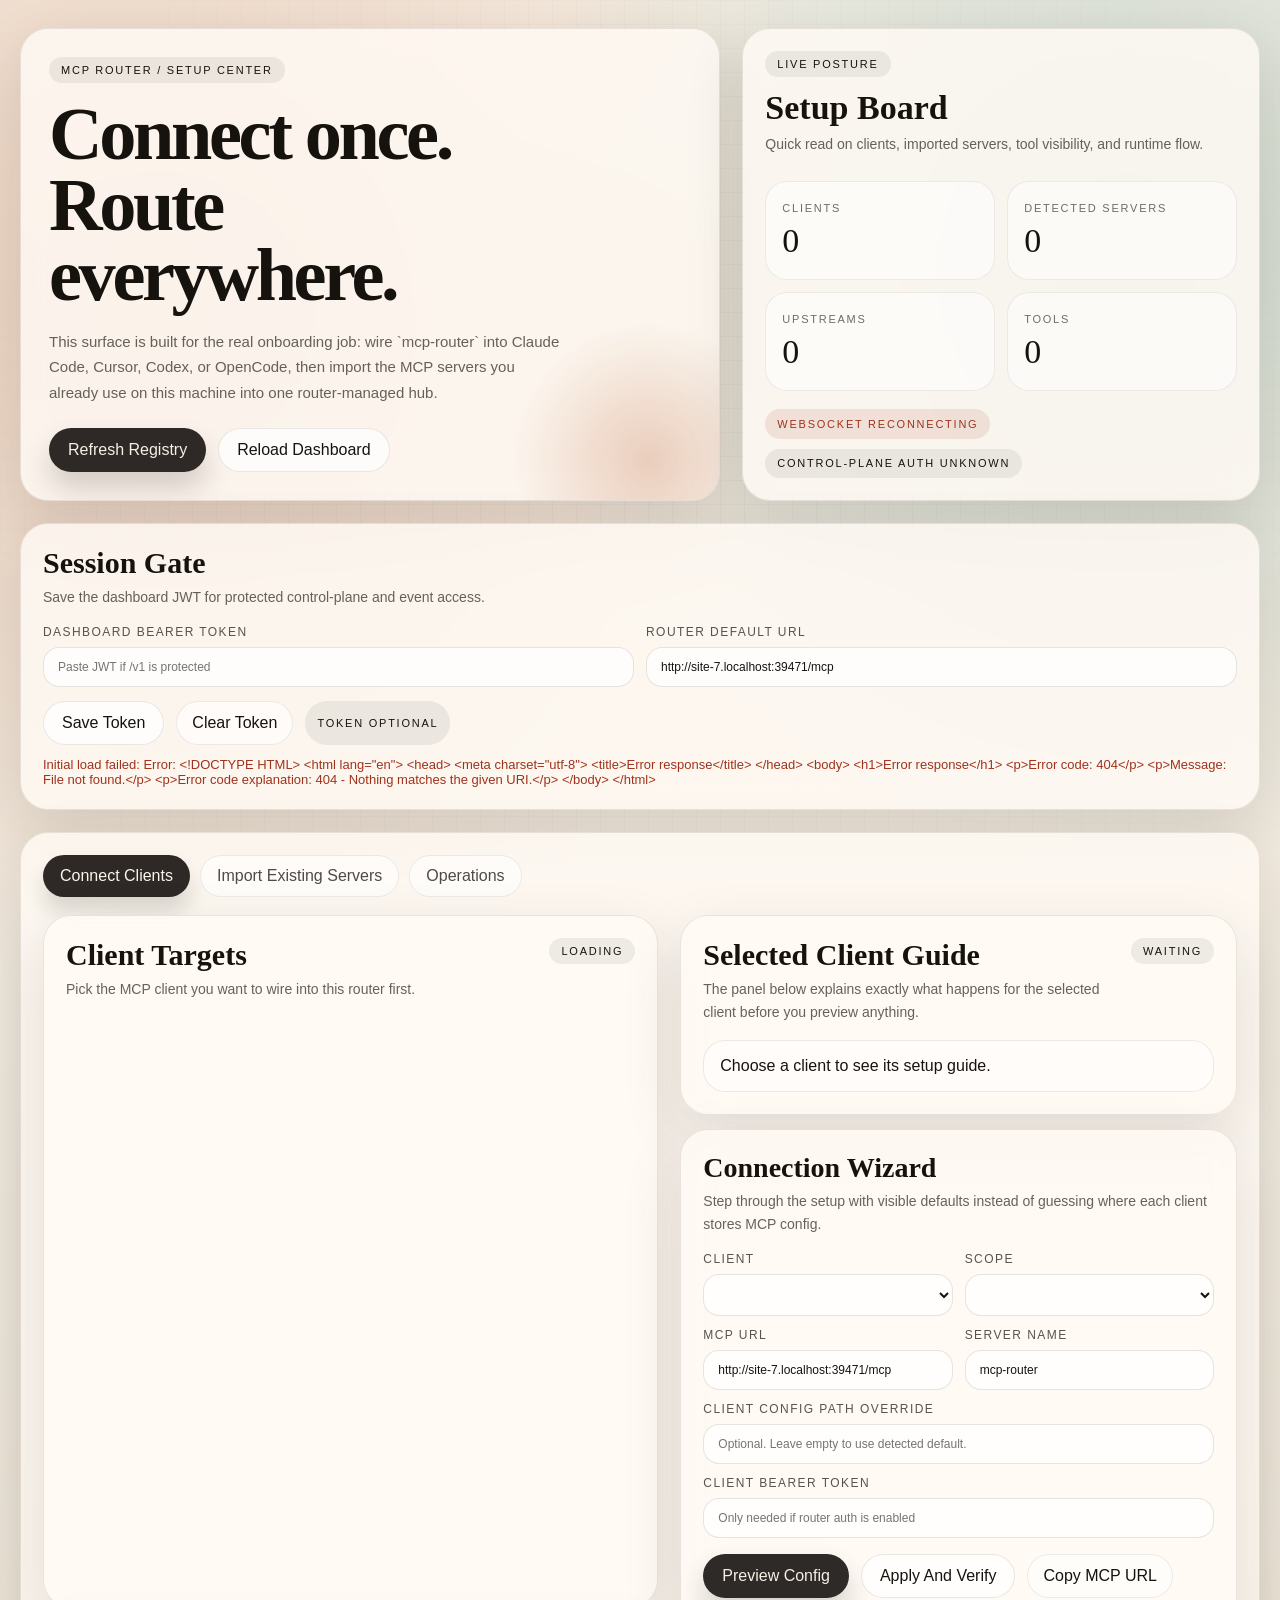
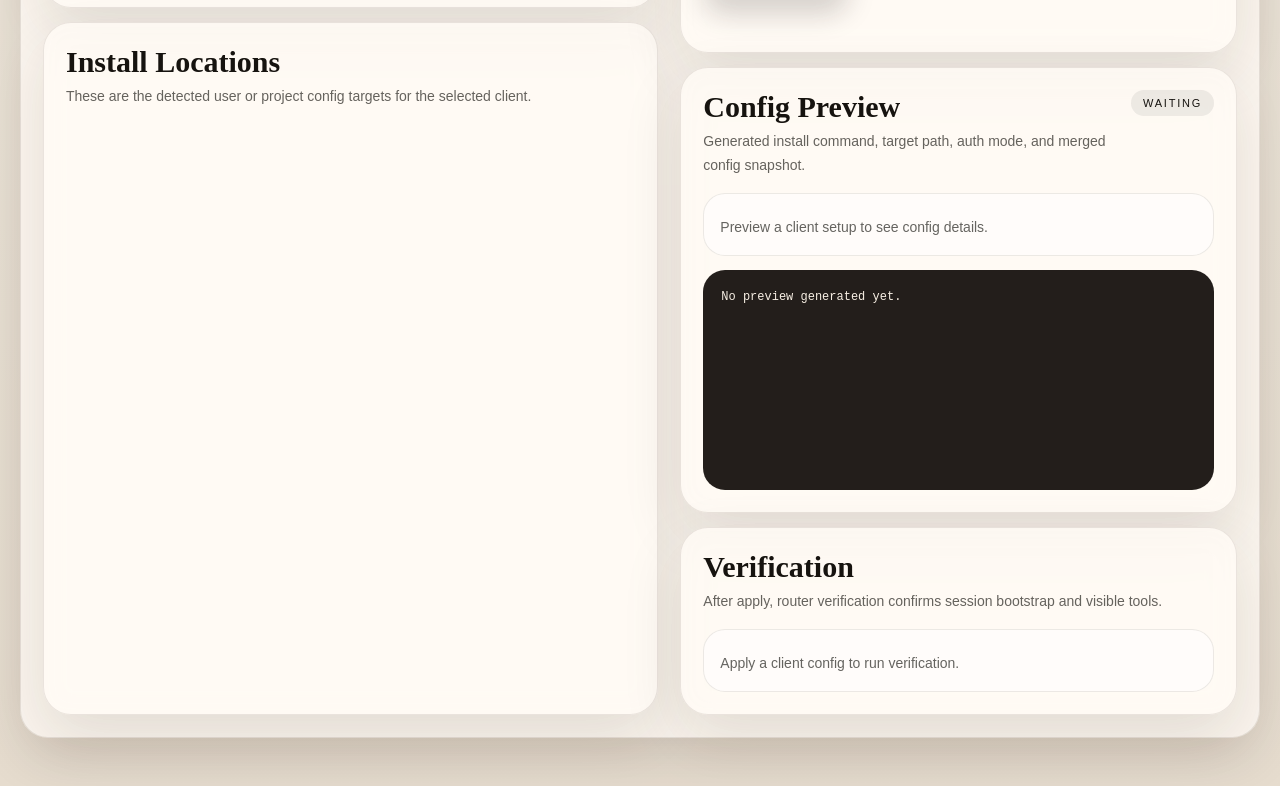
==== commit a99fbecc: "Refine setup dashboard onboarding for client-specific connection flows" ====
--- a/api/http/static/dashboard.html
+++ b/api/http/static/dashboard.html
@@ -306,7 +306,9 @@
       .target-grid,
       .candidate-grid,
       .ops-stack,
-      .advanced-stack {
+      .advanced-stack,
+      .guide-grid,
+      .step-grid {
         display: grid;
         gap: 14px;
       }
@@ -325,11 +327,22 @@
         grid-template-columns: repeat(2, minmax(0, 1fr));
       }
 
+      .guide-grid {
+        grid-template-columns: 1fr;
+      }
+
+      .step-grid {
+        grid-template-columns: repeat(3, minmax(0, 1fr));
+      }
+
       .client-card,
       .target-card,
       .candidate-card,
       .verification-card,
-      .empty-state {
+      .empty-state,
+      .guide-card,
+      .step-card,
+      .quick-card {
         border: 1px solid rgba(48, 33, 20, 0.09);
         border-radius: 22px;
         padding: 16px;
@@ -349,8 +362,75 @@
 
       .client-meta,
       .candidate-meta,
-      .verification-meta {
+      .verification-meta,
+      .guide-meta {
         margin-top: 12px;
+        display: flex;
+        gap: 8px;
+        flex-wrap: wrap;
+      }
+
+      .guide-card {
+        background:
+          linear-gradient(135deg, rgba(255, 251, 245, 0.82), rgba(250, 244, 237, 0.88)),
+          rgba(255, 255, 255, 0.6);
+      }
+
+      .guide-header {
+        display: flex;
+        justify-content: space-between;
+        gap: 16px;
+        align-items: flex-start;
+      }
+
+      .guide-kicker {
+        font-size: 12px;
+        letter-spacing: 0.12em;
+        text-transform: uppercase;
+        color: rgba(22, 19, 15, 0.56);
+      }
+
+      .step-card {
+        background: rgba(255, 255, 255, 0.68);
+      }
+
+      .step-index {
+        width: 34px;
+        height: 34px;
+        border-radius: 50%;
+        display: inline-flex;
+        align-items: center;
+        justify-content: center;
+        background: rgba(185, 90, 44, 0.12);
+        color: var(--accent);
+        font-size: 12px;
+        letter-spacing: 0.1em;
+        text-transform: uppercase;
+      }
+
+      .quick-card {
+        background: rgba(24, 19, 16, 0.93);
+        color: #f8f1e7;
+      }
+
+      .quick-card .caption {
+        color: rgba(248, 241, 231, 0.76);
+      }
+
+      .quick-card code,
+      .quick-card pre {
+        color: #fff3e4;
+      }
+
+      .copy-row {
+        display: flex;
+        gap: 10px;
+        align-items: center;
+        flex-wrap: wrap;
+        margin-top: 12px;
+      }
+
+      .pill-list {
         display: flex;
         gap: 8px;
         flex-wrap: wrap;
@@ -528,7 +608,8 @@
         .client-grid,
         .candidate-grid,
         .form-grid,
-        .signal-grid {
+        .signal-grid,
+        .step-grid {
           grid-template-columns: 1fr;
         }
 
@@ -654,12 +735,25 @@
             </div>
 
             <div class="ops-stack">
+              <section class="panel">
+                <div class="panel-header">
+                  <div>
+                    <h2 style="font-size: 30px;">Selected Client Guide</h2>
+                    <div class="caption">
+                      The panel below explains exactly what happens for the selected client before you preview anything.
+                    </div>
+                  </div>
+                  <div class="chip" id="guideSummary">waiting</div>
+                </div>
+                <div class="guide-grid" id="selectedClientGuide"></div>
+              </section>
+
               <section class="composer">
                 <div class="composer-header">
                   <div>
                     <h3 style="font-size: 28px;">Connection Wizard</h3>
                     <div class="caption">
-                      Set scope, URL, token mapping, then preview and apply the exact config patch.
+                      Step through the setup with visible defaults instead of guessing where each client stores MCP config.
                     </div>
                   </div>
                 </div>
@@ -698,6 +792,7 @@
                   <div class="toolbar" style="margin-top: 16px;">
                     <button class="button-primary" type="button" id="previewClientButton">Preview Config</button>
                     <button class="button-secondary" type="button" id="applyClientButton">Apply And Verify</button>
+                    <button class="button-ghost" type="button" id="copyMcpUrlButton">Copy MCP URL</button>
                   </div>
                 </form>
 
@@ -979,6 +1074,49 @@
         setupMeta: null,
       };
 
+      const clientPlaybooks = {
+        claude_code: {
+          intro: "Claude Code can be wired in user or project scope. Project scope is ideal when the repo should carry the router binding with it.",
+          output: "Writes an MCP entry into `.mcp.json` for project scope or `~/.claude.json` for user scope.",
+          steps: [
+            "Choose `project` if this repo should carry the MCP setup, or `user` if you want it globally.",
+            "Preview the generated config to confirm the router URL and optional bearer token.",
+            "Apply the config, then reopen Claude Code so the new MCP entry is picked up."
+          ],
+          tips: ["Best for shared repo setup", "Supports project and user scopes", "HTTP router binding"],
+        },
+        cursor: {
+          intro: "Cursor reads `mcp.json` directly. This flow writes the right file for either project or global scope so you do not need to hand-edit JSON.",
+          output: "Writes `.cursor/mcp.json` in the repo or `~/.cursor/mcp.json` globally.",
+          steps: [
+            "Choose `project` to keep the binding inside this repo, or `user` for all workspaces.",
+            "Preview the exact `mcpServers` patch that will be written for `mcp-router`.",
+            "Apply it, then reload Cursor or reopen the workspace so the MCP server appears."
+          ],
+          tips: ["Strong default for repo-local setup", "JSON patch preview", "No manual schema guessing"],
+        },
+        codex: {
+          intro: "Codex uses `~/.codex/config.toml`, so the main question is not \"where do I paste this\" anymore. This flow writes the `mcp_servers.mcp-router` block for you.",
+          output: "Updates `~/.codex/config.toml` and appends or replaces the `[mcp_servers.mcp-router]` block.",
+          steps: [
+            "Leave scope at `user` because Codex setup is stored in the user config file.",
+            "Preview to see the exact TOML block and the `codex mcp add ... --url ...` command side by side.",
+            "Apply the change, then restart Codex so it reloads `~/.codex/config.toml`."
+          ],
+          tips: ["Best answer for \"How do I connect router to Codex?\"", "Writes TOML, not JSON", "Restart Codex after apply"],
+        },
+        opencode: {
+          intro: "OpenCode stores MCP servers under the `mcp` key. This flow writes the remote MCP entry into the existing JSON config without losing other settings.",
+          output: "Updates `~/.config/opencode/opencode.json` or a project `opencode.json/jsonc` file.",
+          steps: [
+            "Use `user` for your main OpenCode install, or override the path if you want a project config file.",
+            "Preview the merged OpenCode config with the `mcp-router` remote server entry.",
+            "Apply it, then reopen OpenCode so the remote MCP route is available."
+          ],
+          tips: ["Keeps existing config intact", "Remote MCP entry", "JSON merge instead of overwrite"],
+        },
+      };
+
       function splitCsv(value) {
         return value
           .split(",")
@@ -1144,6 +1282,60 @@
         `).join("");
       }
 
+      function renderSelectedClientGuide() {
+        const client = selectedClientObject();
+        const node = document.getElementById("selectedClientGuide");
+        const summary = document.getElementById("guideSummary");
+        if (!client) {
+          summary.textContent = "waiting";
+          node.innerHTML = `<article class="empty-state">Choose a client to see its setup guide.</article>`;
+          return;
+        }
+        const playbook = clientPlaybooks[client.clientId] || {
+          intro: "Use the wizard below to preview and apply the client config.",
+          output: "A client-specific MCP config entry will be generated.",
+          steps: ["Choose the target scope.", "Preview the config.", "Apply and verify the setup."],
+          tips: [],
+        };
+        const recommendedTarget = (client.targets || [])[0];
+        const recommendedScope = client.clientId === "codex" ? "user" : (recommendedTarget?.scope || "user");
+        summary.textContent = client.label;
+        node.innerHTML = `
+          <article class="guide-card">
+            <div class="guide-header">
+              <div>
+                <div class="guide-kicker">${escapeHtml(client.label)} onboarding</div>
+                <h3 style="margin-top: 12px; font-size: 32px;">How this connection works</h3>
+                <p class="caption" style="margin-top: 12px;">${escapeHtml(playbook.intro)}</p>
+              </div>
+              <div class="pill-list">
+                <span class="chip good">Recommended scope: ${escapeHtml(recommendedScope)}</span>
+                <span class="chip">${escapeHtml((client.targets || []).length)} target${(client.targets || []).length === 1 ? "" : "s"}</span>
+              </div>
+            </div>
+            <div class="guide-meta">
+              ${(playbook.tips || []).map((tip) => `<span class="chip">${escapeHtml(tip)}</span>`).join("")}
+            </div>
+            <div class="step-grid" style="margin-top: 16px;">
+              ${(playbook.steps || []).map((step, index) => `
+                <article class="step-card">
+                  <div class="step-index">0${index + 1}</div>
+                  <div class="caption" style="margin-top: 12px;">${escapeHtml(step)}</div>
+                </article>
+              `).join("")}
+            </div>
+            <article class="quick-card" style="margin-top: 16px;">
+              <div class="guide-kicker" style="color: rgba(248, 241, 231, 0.6);">What will be written</div>
+              <p class="caption" style="margin-top: 10px;">${escapeHtml(playbook.output)}</p>
+              <div class="copy-row">
+                <span class="chip">${escapeHtml(recommendedTarget?.path || "Preview to see target path")}</span>
+                <button class="button-ghost" type="button" id="copyRecommendedPathButton">Copy Path</button>
+              </div>
+            </article>
+          </article>
+        `;
+      }
+
       function renderPreview() {
         const meta = document.getElementById("previewMeta");
         const content = document.getElementById("previewContent");
@@ -1164,6 +1356,10 @@
           </div>
           <div class="caption" style="margin-top: 12px;"><strong>Config Path</strong><br /><code>${escapeHtml(item.configPath)}</code></div>
           <div class="caption" style="margin-top: 12px;"><strong>Install Command</strong><br /><code>${escapeHtml(item.installCommand || "No CLI shortcut for this client")}</code></div>
+          <div class="copy-row">
+            <button class="button-ghost copy-preview-command-button" type="button" ${item.installCommand ? "" : "disabled"}>Copy Install Command</button>
+            <button class="button-ghost copy-preview-path-button" type="button">Copy Config Path</button>
+          </div>
         `;
         content.textContent = item.mergedConfigText;
       }
@@ -1324,6 +1520,7 @@
         }
         renderClients();
         renderTargets();
+        renderSelectedClientGuide();
         renderCandidates();
         renderUpstreams();
         renderHeroStats();
@@ -1492,16 +1689,19 @@
         state.selectedClient = button.dataset.clientId;
         renderClients();
         renderTargets();
+        renderSelectedClientGuide();
       });
 
       document.getElementById("clientSelect").addEventListener("change", (event) => {
         state.selectedClient = event.target.value;
         renderClients();
         renderTargets();
+        renderSelectedClientGuide();
       });
 
       document.getElementById("scopeSelect").addEventListener("change", () => {
         renderTargets();
+        renderSelectedClientGuide();
       });
 
       document.getElementById("previewClientButton").addEventListener("click", async () => {
@@ -1519,6 +1719,61 @@
           setStatusLine("clientSetupStatus", "Client config applied and verified.");
         } catch (error) {
           setStatusLine("clientSetupStatus", String(error), true);
+        }
+      });
+
+      document.getElementById("copyMcpUrlButton").addEventListener("click", async () => {
+        const value = document.getElementById("clientMcpUrlInput").value.trim() || defaultMcpUrl();
+        try {
+          await navigator.clipboard.writeText(value);
+          setStatusLine("clientSetupStatus", "MCP URL copied.");
+        } catch (error) {
+          setStatusLine("clientSetupStatus", `Copy failed: ${String(error)}`, true);
+        }
+      });
+
+      document.getElementById("selectedClientGuide").addEventListener("click", async (event) => {
+        const client = selectedClientObject();
+        if (!client) {
+          return;
+        }
+        const button = event.target.closest("#copyRecommendedPathButton");
+        if (!button) {
+          return;
+        }
+        const target = (client.targets || [])[0];
+        if (!target?.path) {
+          return;
+        }
+        try {
+          await navigator.clipboard.writeText(target.path);
+          setStatusLine("clientSetupStatus", "Recommended config path copied.");
+        } catch (error) {
+          setStatusLine("clientSetupStatus", `Copy failed: ${String(error)}`, true);
+        }
+      });
+
+      document.getElementById("previewMeta").addEventListener("click", async (event) => {
+        const preview = state.latestPreview;
+        if (!preview) {
+          return;
+        }
+        if (event.target.closest(".copy-preview-command-button") && preview.installCommand) {
+          try {
+            await navigator.clipboard.writeText(preview.installCommand);
+            setStatusLine("clientSetupStatus", "Install command copied.");
+          } catch (error) {
+            setStatusLine("clientSetupStatus", `Copy failed: ${String(error)}`, true);
+          }
+          return;
+        }
+        if (event.target.closest(".copy-preview-path-button")) {
+          try {
+            await navigator.clipboard.writeText(preview.configPath);
+            setStatusLine("clientSetupStatus", "Config path copied.");
+          } catch (error) {
+            setStatusLine("clientSetupStatus", `Copy failed: ${String(error)}`, true);
+          }
         }
       });
 
@@ -1653,6 +1908,7 @@
       renderTabs();
       renderPreview();
       renderVerification();
+      renderSelectedClientGuide();
 
       reloadAllData().catch((error) => {
         setStatusLine("dashboardStatus", `Initial load failed: ${String(error)}`, true);
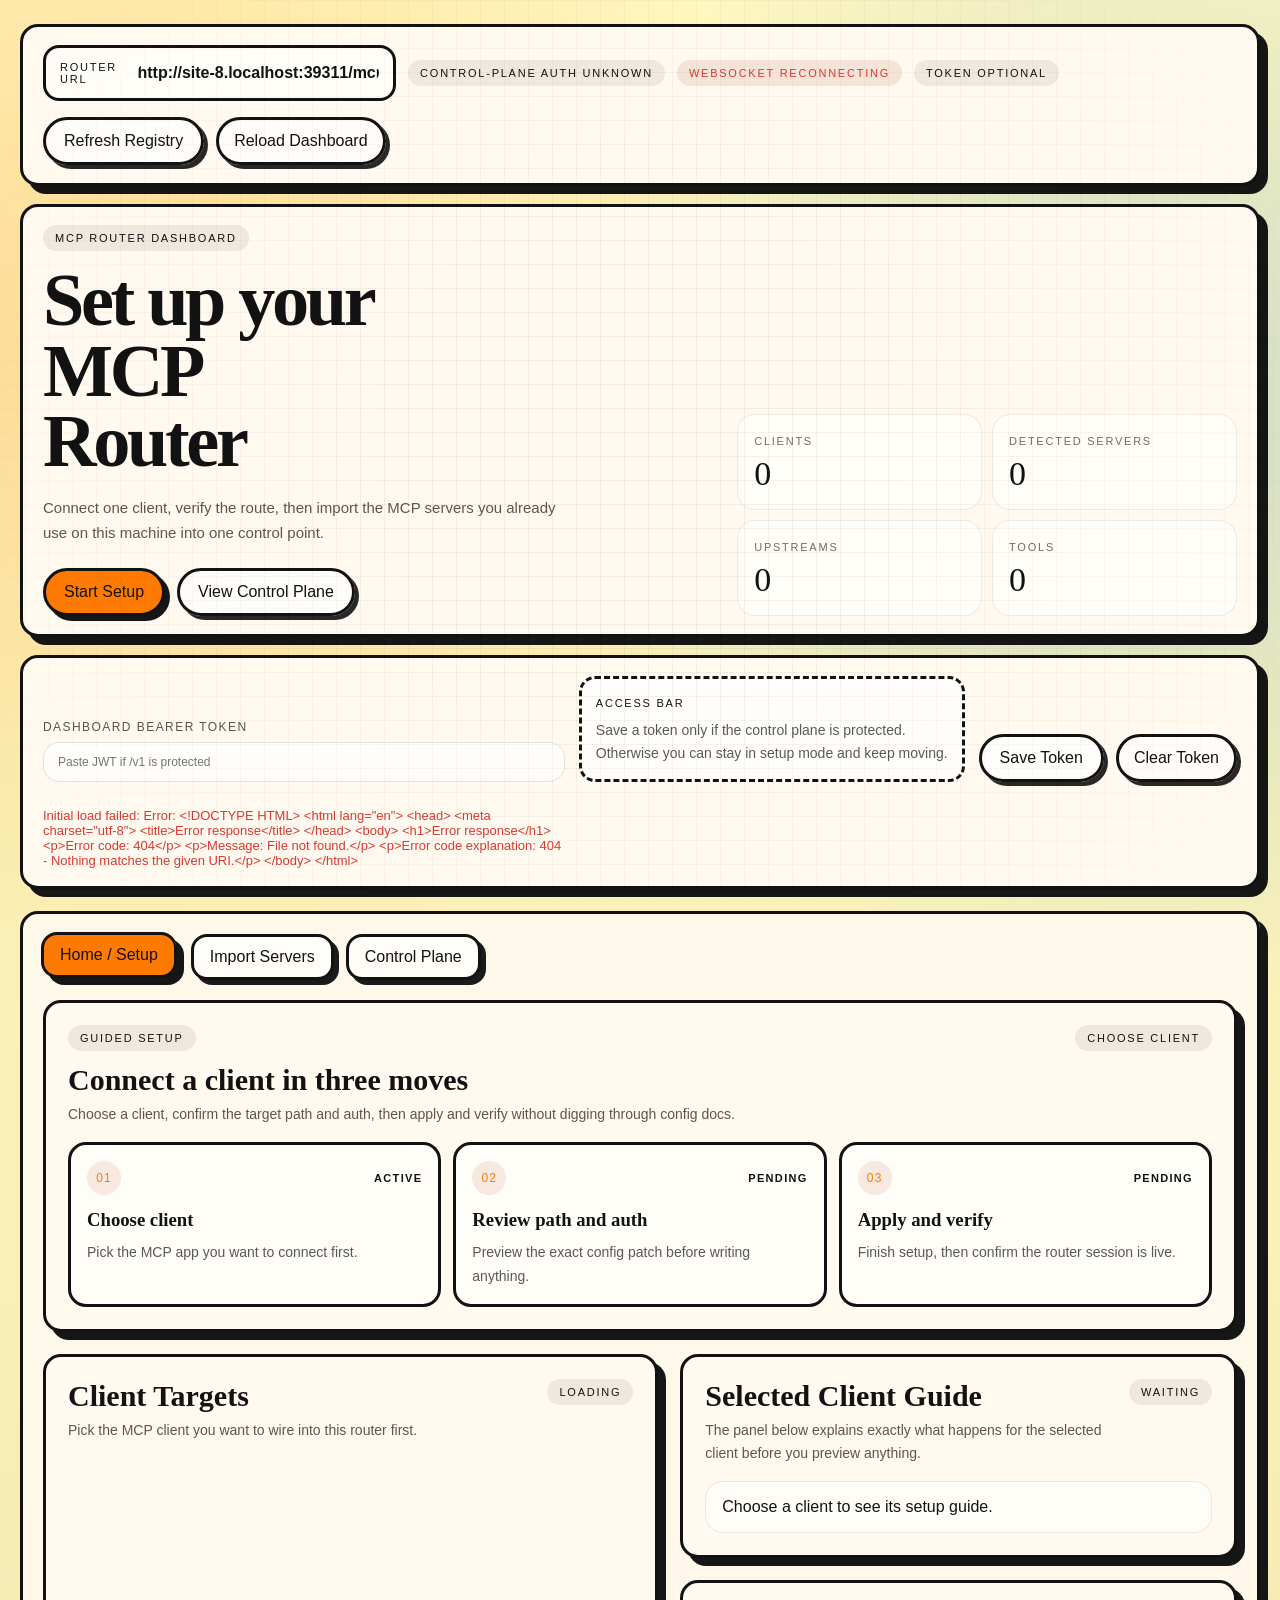
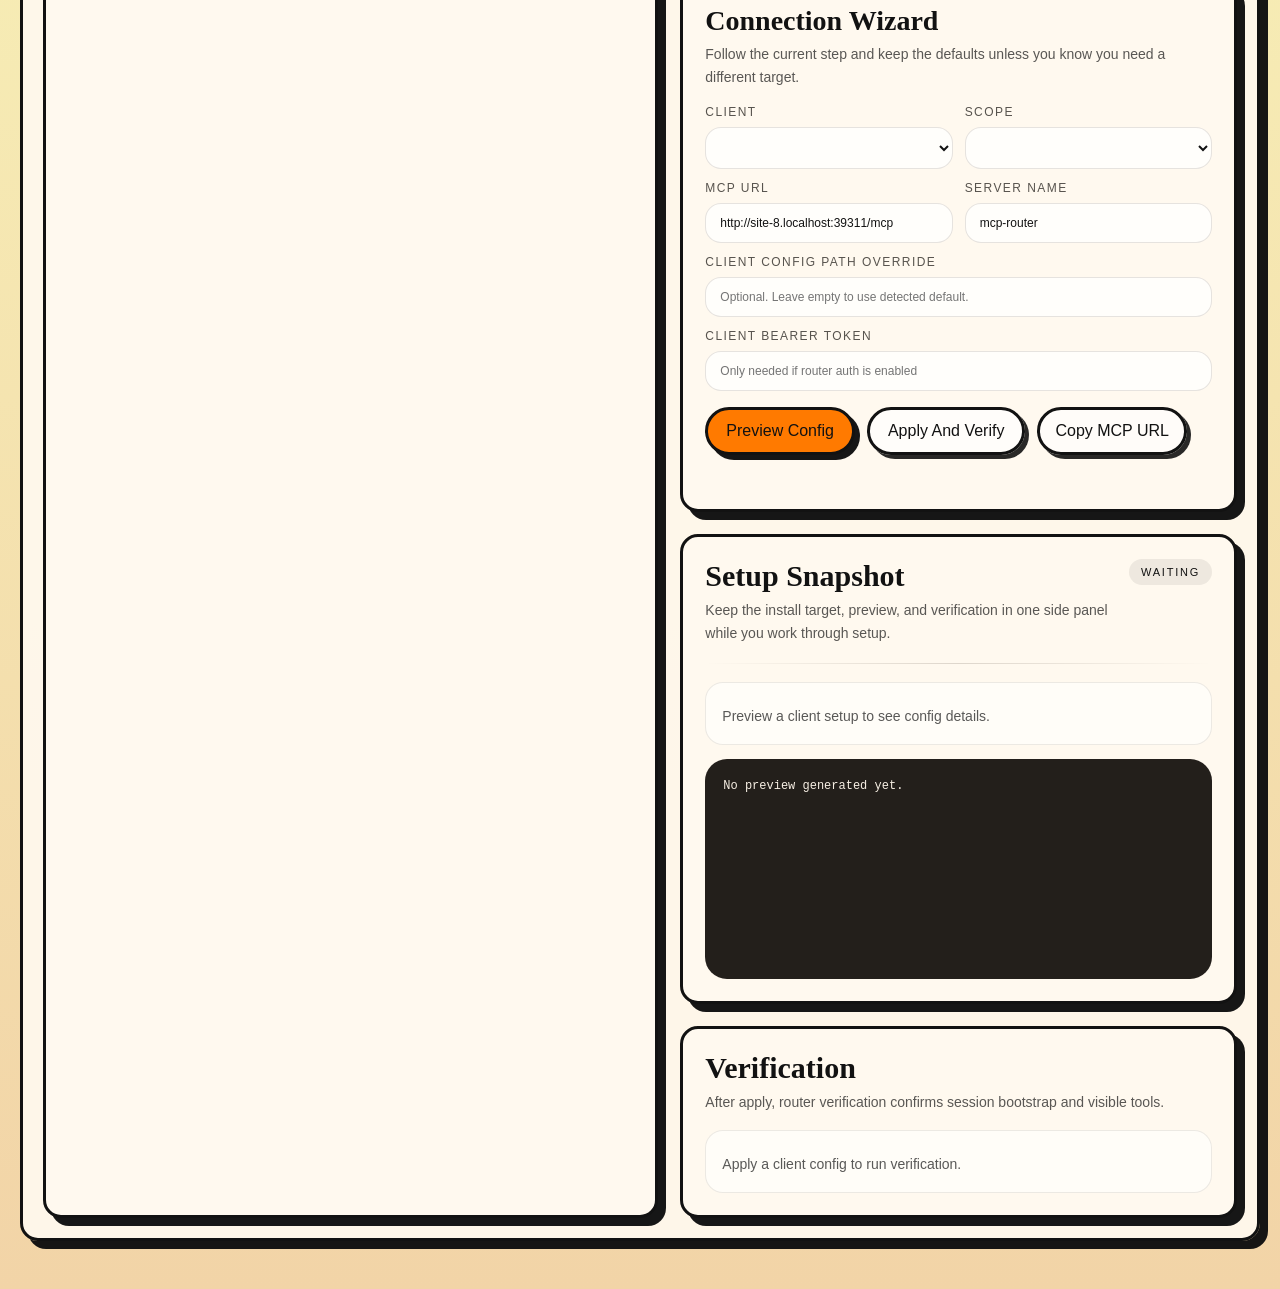
==== commit dcf3d79e: "feat: refactor dashboard setup experience" ====
--- a/api/http/static/dashboard.html
+++ b/api/http/static/dashboard.html
@@ -592,7 +592,280 @@
         gap: 16px;
       }
 
+      :root {
+        --bg: #f7efb6;
+        --ink: #121212;
+        --muted: rgba(18, 18, 18, 0.7);
+        --line: #121212;
+        --panel: #fff9ef;
+        --panel-strong: #fffdf8;
+        --panel-deep: #121212;
+        --accent: #ff7a00;
+        --accent-2: #1976f3;
+        --accent-3: #ff4f87;
+        --danger: #d73a31;
+        --good: #1b8f48;
+        --shadow: 8px 8px 0 rgba(18, 18, 18, 0.98);
+        --display: "Cooper Black", "Georgia", "Times New Roman", serif;
+        --sans: "Trebuchet MS", "Avenir Next", sans-serif;
+      }
+
+      body {
+        background:
+          radial-gradient(circle at 10% 12%, rgba(255, 122, 0, 0.22), transparent 24%),
+          radial-gradient(circle at 90% 14%, rgba(25, 118, 243, 0.2), transparent 22%),
+          linear-gradient(180deg, #fff7bf 0%, #f7efb6 48%, #f2d4a7 100%);
+      }
+
+      body::before {
+        background-image:
+          linear-gradient(rgba(18, 18, 18, 0.05) 1px, transparent 1px),
+          linear-gradient(90deg, rgba(18, 18, 18, 0.05) 1px, transparent 1px);
+      }
+
+      main.app-shell {
+        max-width: 1440px;
+        padding-top: 24px;
+      }
+
+      .utility-bar,
+      .action-header,
+      .access-strip,
+      .hero,
+      .status-panel,
+      .panel,
+      .workspace,
+      .composer {
+        border: 3px solid var(--line);
+        box-shadow: var(--shadow);
+        backdrop-filter: none;
+      }
+
+      .utility-bar,
+      .action-header,
+      .access-strip,
+      .hero,
+      .status-panel,
+      .panel,
+      .workspace,
+      .composer,
+      .signal,
+      .client-card,
+      .target-card,
+      .candidate-card,
+      .verification-card,
+      .empty-state,
+      .guide-card,
+      .step-card,
+      .quick-card,
+      .event-item {
+        border-radius: 18px;
+      }
+
+      .utility-bar,
+      .action-header,
+      .access-strip {
+        background: var(--panel);
+        padding: 18px 20px;
+        margin-bottom: 18px;
+      }
+
+      .utility-bar {
+        display: flex;
+        justify-content: space-between;
+        gap: 16px;
+        align-items: center;
+        flex-wrap: wrap;
+      }
+
+      .utility-primary,
+      .utility-status {
+        display: flex;
+        gap: 12px;
+        align-items: center;
+        flex-wrap: wrap;
+      }
+
+      .utility-pill {
+        display: flex;
+        align-items: center;
+        gap: 10px;
+        min-height: 56px;
+        padding: 10px 14px;
+        border: 3px solid var(--line);
+        border-radius: 16px;
+        background: #fffdf8;
+      }
+
+      .utility-pill input {
+        min-width: 220px;
+        padding: 0;
+        border: 0;
+        background: transparent;
+        font-weight: 700;
+        box-shadow: none;
+      }
+
+      .action-header {
+        display: grid;
+        grid-template-columns: 1.15fr 0.85fr;
+        gap: 18px;
+        align-items: end;
+      }
+
+      .action-header h1 {
+        max-width: 10ch;
+        margin-top: 14px;
+      }
+
+      .action-side {
+        display: grid;
+        gap: 16px;
+      }
+
+      .overview-strip {
+        gap: 10px;
+      }
+
+      .overview-strip .signal {
+        background: #fffdf8;
+      }
+
+      .access-strip {
+        display: grid;
+        grid-template-columns: 1.15fr 0.85fr auto;
+        gap: 14px;
+        align-items: end;
+      }
+
+      .access-strip .toolbar {
+        justify-content: flex-end;
+      }
+
+      .workspace {
+        padding: 20px;
+        background: rgba(255, 249, 239, 0.92);
+      }
+
+      .tab-row {
+        gap: 12px;
+        margin-bottom: 20px;
+      }
+
+      .tab-button {
+        border: 3px solid var(--line);
+        border-radius: 16px;
+        background: #fffdf8;
+        color: var(--ink);
+        box-shadow: 5px 5px 0 rgba(18, 18, 18, 0.96);
+      }
+
+      .tab-button.active {
+        transform: translate(-2px, -2px);
+        background: var(--accent);
+        color: #121212;
+        box-shadow: 7px 7px 0 rgba(18, 18, 18, 0.98);
+      }
+
+      .guided-shell {
+        display: grid;
+        gap: 22px;
+        margin-bottom: 22px;
+      }
+
+      .guided-steps {
+        gap: 12px;
+      }
+
+      .step-card {
+        border: 3px solid var(--line);
+        background: #fffdf8;
+      }
+
+      .step-card.active {
+        background: #ffd36f;
+      }
+
+      .step-card.complete {
+        background: #b8f2c0;
+      }
+
+      .step-card .step-topline {
+        display: flex;
+        justify-content: space-between;
+        gap: 10px;
+        align-items: center;
+      }
+
+      .step-card .step-state {
+        font-size: 11px;
+        letter-spacing: 0.12em;
+        text-transform: uppercase;
+        font-weight: 700;
+      }
+
+      .setup-grid {
+        grid-template-columns: minmax(0, 1.05fr) minmax(340px, 0.95fr);
+      }
+
+      .context-stack {
+        display: grid;
+        gap: 22px;
+      }
+
+      .panel-title-row {
+        display: flex;
+        justify-content: space-between;
+        gap: 12px;
+        align-items: center;
+        margin-bottom: 14px;
+      }
+
+      .context-note {
+        padding: 14px;
+        border: 3px dashed var(--line);
+        border-radius: 16px;
+        background: rgba(255, 255, 255, 0.74);
+      }
+
+      .secondary-composer.is-collapsed .advanced-shell {
+        display: none;
+      }
+
+      .secondary-composer.is-collapsed .caption-toggle-copy::after {
+        content: "Hidden until needed";
+      }
+
+      .button-primary {
+        background: var(--accent);
+        color: var(--ink);
+        border: 3px solid var(--line);
+        box-shadow: 5px 5px 0 rgba(18, 18, 18, 0.98);
+      }
+
+      .button-secondary,
+      .button-ghost {
+        border: 3px solid var(--line);
+        box-shadow: 4px 4px 0 rgba(18, 18, 18, 0.9);
+      }
+
+      button:hover,
+      .tab-button:hover {
+        transform: translate(-2px, -2px);
+      }
+
+      button:focus-visible,
+      .tab-button:focus-visible,
+      input:focus-visible,
+      select:focus-visible,
+      textarea:focus-visible {
+        outline: 3px solid var(--accent-2);
+        outline-offset: 2px;
+      }
+
       @media (max-width: 1120px) {
+        .action-header,
+        .access-strip,
         .hero-grid,
         .setup-grid,
         .ops-grid {
@@ -603,6 +876,14 @@
       @media (max-width: 820px) {
         main {
           padding: 18px 14px 40px;
+        }
+
+        .utility-pill {
+          width: 100%;
+        }
+
+        .utility-pill input {
+          min-width: 0;
         }
 
         .client-grid,
@@ -620,32 +901,41 @@
     </style>
   </head>
   <body>
-    <main>
-      <section class="hero-grid">
-        <article class="hero">
-          <div class="eyebrow">MCP Router / Setup Center</div>
-          <h1>Connect once. Route everywhere.</h1>
+    <main class="app-shell">
+      <section class="utility-bar" id="utilityBar">
+        <div class="utility-primary">
+          <div class="utility-pill">
+            <div class="mini-label">Router URL</div>
+            <input id="routerUrlMirror" readonly />
+          </div>
+          <div class="utility-status">
+            <div class="chip" id="authModeChip">Control-plane auth unknown</div>
+            <div class="chip" id="socketStatus">WebSocket connecting</div>
+            <div class="chip" id="dashboardTokenStatus">Token optional</div>
+          </div>
+        </div>
+        <div class="toolbar">
+          <button class="button-secondary" id="refreshRegistryButton" type="button">Refresh Registry</button>
+          <button class="button-ghost" id="reloadAllButton" type="button">Reload Dashboard</button>
+        </div>
+      </section>
+
+      <section class="action-header">
+        <div class="action-copy">
+          <div class="eyebrow">MCP Router Dashboard</div>
+          <h1>Set up your MCP Router</h1>
           <p class="hero-copy">
-            This surface is built for the real onboarding job: wire `mcp-router`
-            into Claude Code, Cursor, Codex, or OpenCode, then import the MCP
-            servers you already use on this machine into one router-managed hub.
+            Connect one client, verify the route, then import the MCP servers
+            you already use on this machine into one control point.
           </p>
           <div class="hero-actions">
-            <button class="button-primary" id="refreshRegistryButton">Refresh Registry</button>
-            <button class="button-secondary" id="reloadAllButton">Reload Dashboard</button>
+            <button class="button-primary" id="startSetupButton" type="button">Start Setup</button>
+            <button class="button-secondary" id="jumpToOperationsButton" type="button">View Control Plane</button>
           </div>
-        </article>
-
-        <aside class="status-panel">
-          <div>
-            <div class="eyebrow">Live Posture</div>
-            <h2 style="margin-top: 12px; font-size: 34px;">Setup Board</h2>
-            <p class="caption">
-              Quick read on clients, imported servers, tool visibility, and runtime flow.
-            </p>
-          </div>
-
-          <div class="signal-grid">
+        </div>
+
+        <aside class="action-side">
+          <div class="signal-grid overview-strip">
             <div class="signal">
               <div class="mini-label">Clients</div>
               <div class="signal-value" id="clientCount">0</div>
@@ -663,49 +953,78 @@
               <div class="signal-value" id="toolCount">0</div>
             </div>
           </div>
-
-          <div class="inline-list">
-            <div class="chip" id="socketStatus">WebSocket connecting</div>
-            <div class="chip" id="authModeChip">Control-plane auth unknown</div>
-          </div>
         </aside>
       </section>
 
-      <section class="workspace auth-shell">
-        <div class="panel-header">
-          <div>
-            <h2 style="font-size: 30px;">Session Gate</h2>
-            <div class="caption">
-              Save the dashboard JWT for protected control-plane and event access.
-            </div>
-          </div>
+      <section class="access-strip">
+        <label>
+          Dashboard Bearer Token
+          <input id="dashboardTokenInput" type="password" autocomplete="off" placeholder="Paste JWT if /v1 is protected" />
+        </label>
+        <div class="context-note">
+          <div class="mini-label">Access bar</div>
+          <p class="caption" style="margin-top: 8px;">
+            Save a token only if the control plane is protected. Otherwise you
+            can stay in setup mode and keep moving.
+          </p>
         </div>
-        <div class="form-grid">
-          <label>
-            Dashboard Bearer Token
-            <input id="dashboardTokenInput" type="password" autocomplete="off" placeholder="Paste JWT if /v1 is protected" />
-          </label>
-          <label>
-            Router Default URL
-            <input id="routerUrlMirror" readonly />
-          </label>
-        </div>
-        <div class="toolbar" style="margin-top: 14px;">
+        <div class="toolbar">
           <button class="button-secondary" id="saveDashboardTokenButton" type="button">Save Token</button>
           <button class="button-ghost" id="clearDashboardTokenButton" type="button">Clear Token</button>
-          <div class="chip" id="dashboardTokenStatus">Token optional</div>
         </div>
         <div class="status-line" id="dashboardStatus"></div>
       </section>
 
       <section class="workspace">
         <div class="tab-row">
-          <button class="tab-button active" data-tab="connect">Connect Clients</button>
-          <button class="tab-button" data-tab="import">Import Existing Servers</button>
-          <button class="tab-button" data-tab="operations">Operations</button>
+          <button class="tab-button active" data-tab="connect">Home / Setup</button>
+          <button class="tab-button" data-tab="import">Import Servers</button>
+          <button class="tab-button" data-tab="operations">Control Plane</button>
         </div>
 
         <div class="tab-pane active" id="tab-connect">
+          <section class="guided-shell">
+            <section class="panel">
+              <div class="panel-header">
+                <div>
+                  <div class="eyebrow">Guided setup</div>
+                  <h2 style="margin-top: 12px; font-size: 30px;">Connect a client in three moves</h2>
+                  <div class="caption">
+                    Choose a client, confirm the target path and auth, then apply
+                    and verify without digging through config docs.
+                  </div>
+                </div>
+                <div class="chip" id="guideProgressChip">Choose client</div>
+              </div>
+              <div class="step-grid guided-steps">
+                <article class="step-card active" data-setup-step="client">
+                  <div class="step-topline">
+                    <div class="step-index">01</div>
+                    <div class="step-state" id="stepClientStatus">Active</div>
+                  </div>
+                  <h3 style="margin-top: 14px;">Choose client</h3>
+                  <p class="caption" style="margin-top: 10px;">Pick the MCP app you want to connect first.</p>
+                </article>
+                <article class="step-card" data-setup-step="preview">
+                  <div class="step-topline">
+                    <div class="step-index">02</div>
+                    <div class="step-state" id="stepPreviewStatus">Pending</div>
+                  </div>
+                  <h3 style="margin-top: 14px;">Review path and auth</h3>
+                  <p class="caption" style="margin-top: 10px;">Preview the exact config patch before writing anything.</p>
+                </article>
+                <article class="step-card" data-setup-step="verify">
+                  <div class="step-topline">
+                    <div class="step-index">03</div>
+                    <div class="step-state" id="stepVerifyStatus">Pending</div>
+                  </div>
+                  <h3 style="margin-top: 14px;">Apply and verify</h3>
+                  <p class="caption" style="margin-top: 10px;">Finish setup, then confirm the router session is live.</p>
+                </article>
+              </div>
+            </section>
+          </section>
+
           <div class="setup-grid">
             <div class="ops-stack">
               <section class="panel">
@@ -721,20 +1040,9 @@
                 <div class="client-grid" id="clientCards"></div>
               </section>
 
-              <section class="panel">
-                <div class="panel-header">
-                  <div>
-                    <h2 style="font-size: 30px;">Install Locations</h2>
-                    <div class="caption">
-                      These are the detected user or project config targets for the selected client.
-                    </div>
-                  </div>
-                </div>
-                <div class="target-grid" id="installTargets"></div>
-              </section>
             </div>
 
-            <div class="ops-stack">
+            <div class="context-stack">
               <section class="panel">
                 <div class="panel-header">
                   <div>
@@ -753,7 +1061,8 @@
                   <div>
                     <h3 style="font-size: 28px;">Connection Wizard</h3>
                     <div class="caption">
-                      Step through the setup with visible defaults instead of guessing where each client stores MCP config.
+                      Follow the current step and keep the defaults unless you
+                      know you need a different target.
                     </div>
                   </div>
                 </div>
@@ -802,13 +1111,16 @@
               <section class="panel">
                 <div class="panel-header">
                   <div>
-                    <h2 style="font-size: 30px;">Config Preview</h2>
+                    <h2 style="font-size: 30px;">Setup Snapshot</h2>
                     <div class="caption">
-                      Generated install command, target path, auth mode, and merged config snapshot.
+                      Keep the install target, preview, and verification in one
+                      side panel while you work through setup.
                     </div>
                   </div>
                   <div class="chip" id="previewSummary">waiting</div>
                 </div>
+                <div id="installTargets"></div>
+                <div class="section-rule"></div>
                 <div class="target-card" id="previewMeta">
                   <div class="caption">Preview a client setup to see config details.</div>
                 </div>
@@ -839,9 +1151,10 @@
             <section class="panel">
               <div class="panel-header">
                 <div>
-                  <h2 style="font-size: 30px;">Detected Candidates</h2>
+                  <h2 style="font-size: 30px;">Import servers already on this machine</h2>
                   <div class="caption">
-                    Known config paths are scanned for importable stdio and streamable HTTP servers.
+                    Scan known config paths, choose the servers you want, then
+                    pull them into the router as managed upstreams.
                   </div>
                 </div>
                 <div class="toolbar">
@@ -975,14 +1288,16 @@
                 <div class="event-feed" id="eventFeed"></div>
               </section>
 
-              <section class="composer">
+              <section class="composer secondary-composer is-collapsed" id="advancedOpsPanel">
                 <div class="composer-header">
                   <div>
                     <h3 style="font-size: 28px;">Advanced Operations</h3>
                     <div class="caption">
-                      Manual registry and policy edits stay available here for low-level control.
+                      Manual registry and policy edits stay available here for
+                      low-level control.
                     </div>
                   </div>
+                  <button class="button-ghost" id="toggleAdvancedOpsButton" type="button">Show Forms</button>
                 </div>
 
                 <div class="advanced-shell">
@@ -1189,6 +1504,42 @@
         document.getElementById("candidateCount").textContent = String(state.discoveryCandidates.length);
         document.getElementById("upstreamCount").textContent = String(state.upstreams.length);
         document.getElementById("toolCount").textContent = String(state.tools.length);
+      }
+
+      function switchTab(tabName) {
+        state.activeTab = tabName;
+        renderTabs();
+      }
+
+      function renderSetupProgress() {
+        const clientStep = document.querySelector('[data-setup-step="client"]');
+        const previewStep = document.querySelector('[data-setup-step="preview"]');
+        const verifyStep = document.querySelector('[data-setup-step="verify"]');
+        const clientSelected = Boolean(selectedClientObject());
+        const previewReady = Boolean(state.latestPreview);
+        const verified = Boolean(state.latestVerification);
+
+        document.getElementById("stepClientStatus").textContent = clientSelected ? "Ready" : "Active";
+        document.getElementById("stepPreviewStatus").textContent = previewReady ? "Ready" : "Pending";
+        document.getElementById("stepVerifyStatus").textContent = verified ? "Done" : "Pending";
+
+        clientStep.classList.toggle("active", clientSelected && !previewReady);
+        clientStep.classList.toggle("complete", previewReady);
+        previewStep.classList.toggle("active", clientSelected && !previewReady);
+        previewStep.classList.toggle("complete", verified);
+        verifyStep.classList.toggle("active", previewReady && !verified);
+        verifyStep.classList.toggle("complete", verified);
+
+        const progressChip = document.getElementById("guideProgressChip");
+        if (verified) {
+          progressChip.textContent = "Verification complete";
+          return;
+        }
+        if (previewReady) {
+          progressChip.textContent = "Run apply and verify";
+          return;
+        }
+        progressChip.textContent = clientSelected ? "Preview the config" : "Choose client";
       }
 
       function renderTabs() {
@@ -1524,6 +1875,7 @@
         renderCandidates();
         renderUpstreams();
         renderHeroStats();
+        renderSetupProgress();
       }
 
       async function loadOperationsData() {
@@ -1566,6 +1918,7 @@
         });
         state.latestPreview = response.item;
         renderPreview();
+        renderSetupProgress();
       }
 
       async function applyClientConfig() {
@@ -1579,6 +1932,7 @@
         state.latestVerification = response.verification;
         renderPreview();
         renderVerification();
+        renderSetupProgress();
       }
 
       function collectClientPayload() {
@@ -1635,9 +1989,17 @@
 
       document.querySelectorAll(".tab-button").forEach((button) => {
         button.addEventListener("click", () => {
-          state.activeTab = button.dataset.tab;
-          renderTabs();
+          switchTab(button.dataset.tab);
         });
+      });
+
+      document.getElementById("startSetupButton").addEventListener("click", () => {
+        switchTab("connect");
+        document.getElementById("clientSelect").focus();
+      });
+
+      document.getElementById("jumpToOperationsButton").addEventListener("click", () => {
+        switchTab("operations");
       });
 
       document.getElementById("saveDashboardTokenButton").addEventListener("click", async () => {
@@ -1690,6 +2052,7 @@
         renderClients();
         renderTargets();
         renderSelectedClientGuide();
+        renderSetupProgress();
       });
 
       document.getElementById("clientSelect").addEventListener("change", (event) => {
@@ -1697,6 +2060,7 @@
         renderClients();
         renderTargets();
         renderSelectedClientGuide();
+        renderSetupProgress();
       });
 
       document.getElementById("scopeSelect").addEventListener("change", () => {
@@ -1775,6 +2139,12 @@
             setStatusLine("clientSetupStatus", `Copy failed: ${String(error)}`, true);
           }
         }
+      });
+
+      document.getElementById("toggleAdvancedOpsButton").addEventListener("click", () => {
+        const panel = document.getElementById("advancedOpsPanel");
+        const isCollapsed = panel.classList.toggle("is-collapsed");
+        document.getElementById("toggleAdvancedOpsButton").textContent = isCollapsed ? "Show Forms" : "Hide Forms";
       });
 
       document.getElementById("refreshDiscoveryButton").addEventListener("click", async () => {
@@ -1909,6 +2279,7 @@
       renderPreview();
       renderVerification();
       renderSelectedClientGuide();
+      renderSetupProgress();
 
       reloadAllData().catch((error) => {
         setStatusLine("dashboardStatus", `Initial load failed: ${String(error)}`, true);
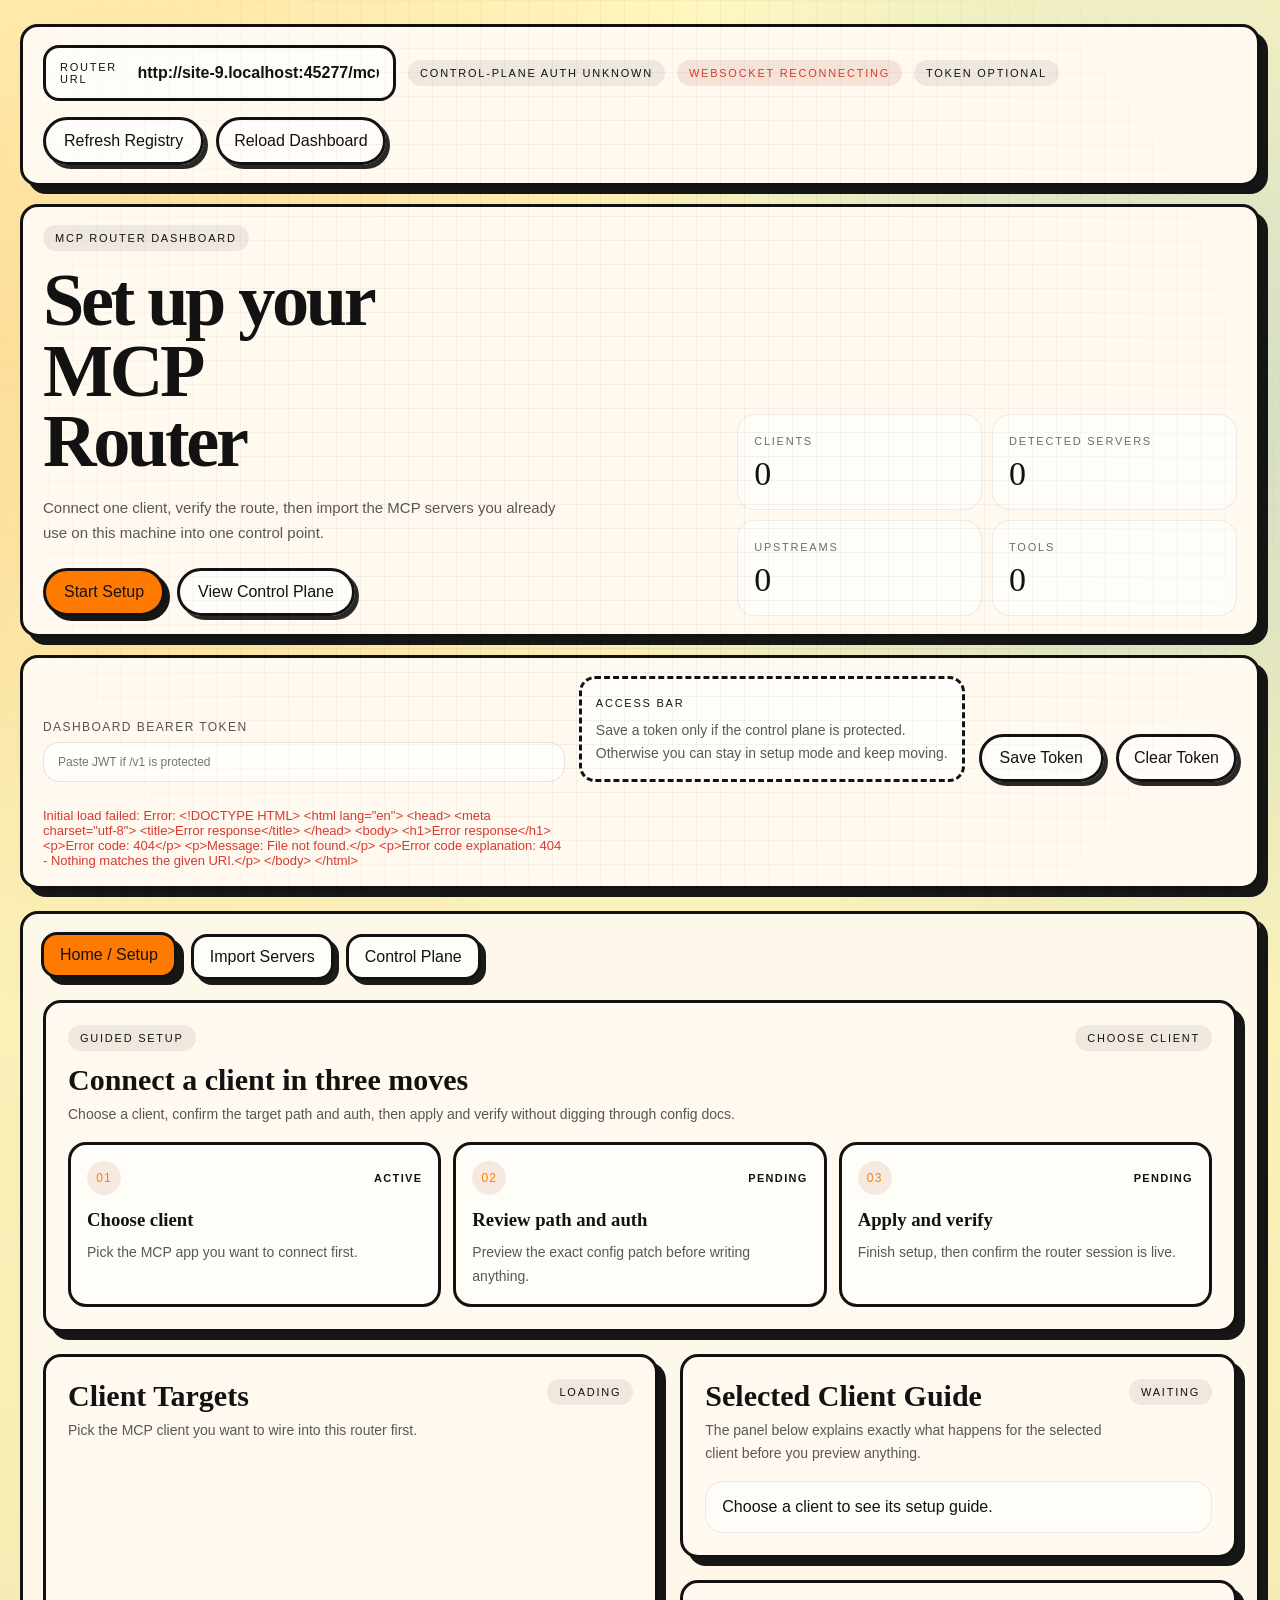
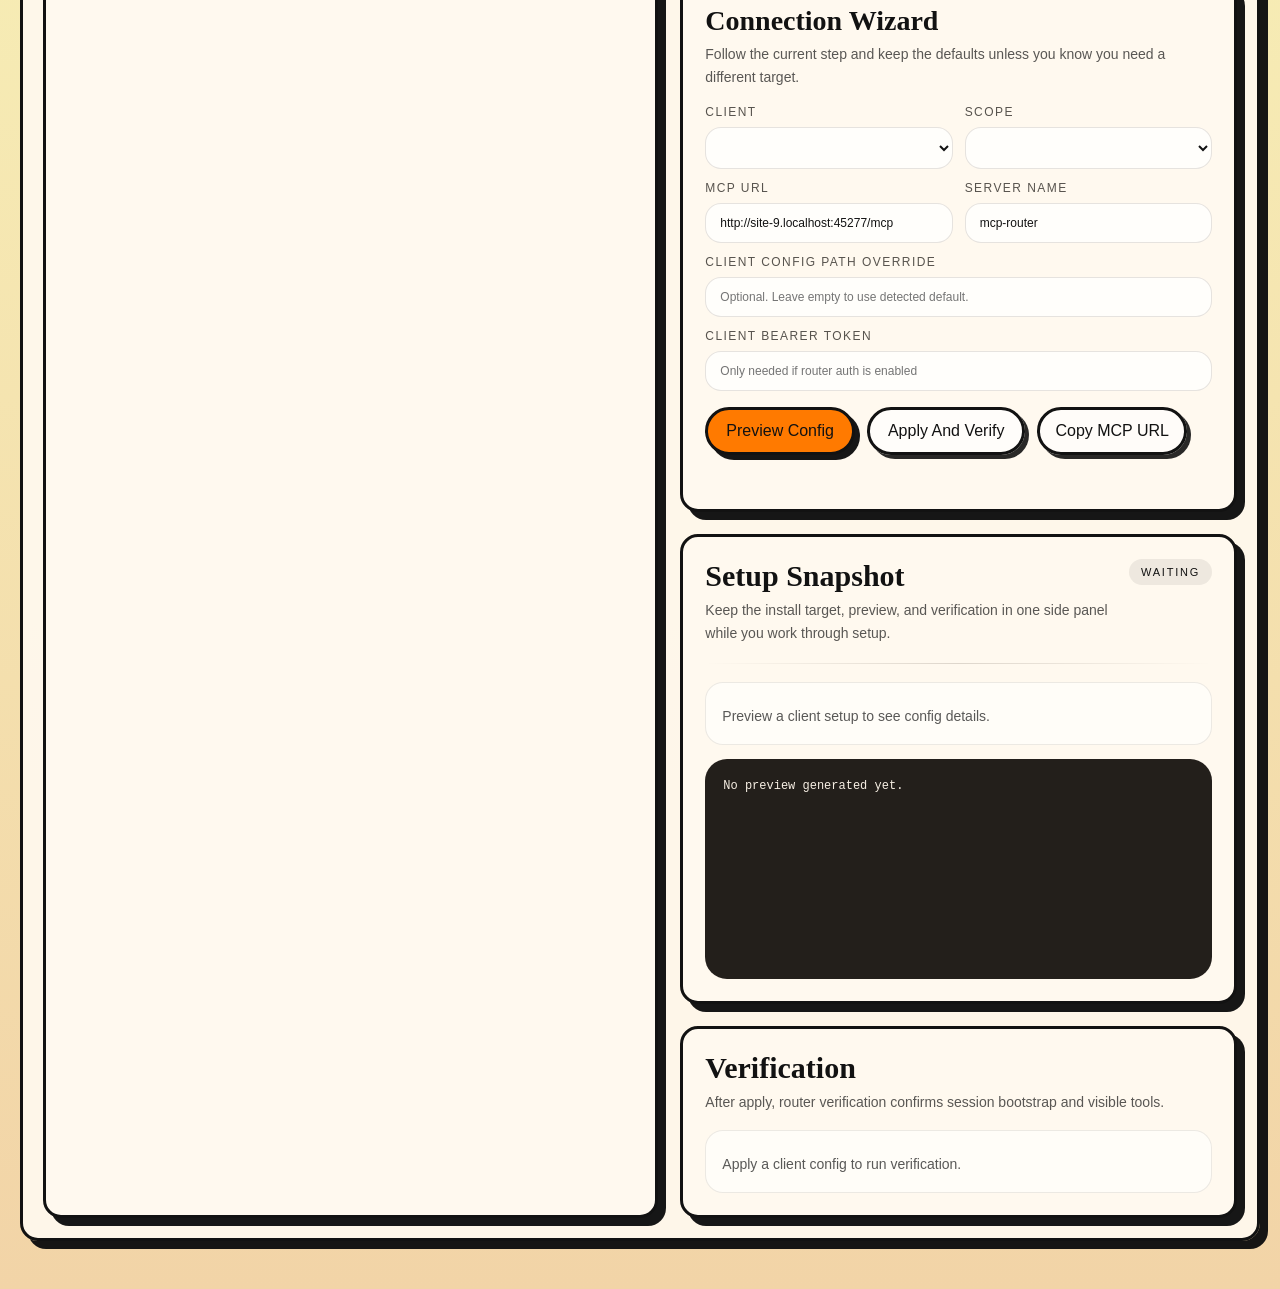
==== commit 1bb623f8: "feat: finish dashboard phase 2 surfaces" ====
--- a/api/http/static/dashboard.html
+++ b/api/http/static/dashboard.html
@@ -828,6 +828,46 @@
         background: rgba(255, 255, 255, 0.74);
       }
 
+      .overview-grid,
+      .upstream-stack,
+      .summary-grid {
+        display: grid;
+        gap: 14px;
+      }
+
+      .overview-grid,
+      .summary-grid {
+        grid-template-columns: repeat(4, minmax(0, 1fr));
+      }
+
+      .metric-card,
+      .upstream-card {
+        border: 3px solid var(--line);
+        border-radius: 18px;
+        background: #fffdf8;
+        padding: 16px;
+      }
+
+      .metric-card strong,
+      .upstream-card strong {
+        display: block;
+        margin-top: 10px;
+        font-size: 22px;
+      }
+
+      .metric-card .caption,
+      .upstream-card .caption {
+        margin-top: 10px;
+      }
+
+      .upstream-stack {
+        grid-template-columns: repeat(2, minmax(0, 1fr));
+      }
+
+      .upstream-card .toolbar {
+        margin-top: 14px;
+      }
+
       .secondary-composer.is-collapsed .advanced-shell {
         display: none;
       }
@@ -890,7 +930,10 @@
         .candidate-grid,
         .form-grid,
         .signal-grid,
-        .step-grid {
+        .step-grid,
+        .overview-grid,
+        .summary-grid,
+        .upstream-stack {
           grid-template-columns: 1fr;
         }
 
@@ -1162,6 +1205,40 @@
                   <button class="button-primary" id="importCandidatesButton" type="button">Import Selected</button>
                 </div>
               </div>
+              <section class="panel" id="importOverview" style="margin-bottom: 16px;">
+                <div class="panel-header">
+                  <div>
+                    <div class="eyebrow">Import overview</div>
+                    <h2 style="margin-top: 12px; font-size: 28px;">Import workspace servers in one pass</h2>
+                    <div class="caption">
+                      Review what was detected, select the safe candidates, then
+                      bring them into the router without juggling config files.
+                    </div>
+                  </div>
+                </div>
+                <div class="overview-grid">
+                  <article class="metric-card">
+                    <div class="mini-label">Candidates</div>
+                    <strong id="importCandidateCount">0</strong>
+                    <div class="caption">Total discoveries across known client paths.</div>
+                  </article>
+                  <article class="metric-card">
+                    <div class="mini-label">Importable</div>
+                    <strong id="importReadyCount">0</strong>
+                    <div class="caption">Candidates that can be imported right now.</div>
+                  </article>
+                  <article class="metric-card">
+                    <div class="mini-label">Managed upstreams</div>
+                    <strong id="importManagedCount">0</strong>
+                    <div class="caption">Servers already tracked by this router.</div>
+                  </article>
+                  <article class="metric-card">
+                    <div class="mini-label">Next move</div>
+                    <strong id="importNextStep">Select servers</strong>
+                    <div class="caption">This updates as import readiness changes.</div>
+                  </article>
+                </div>
+              </section>
               <div class="candidate-grid" id="candidateGrid"></div>
               <div class="status-line" id="importStatus"></div>
             </section>
@@ -1169,14 +1246,16 @@
             <section class="panel">
               <div class="panel-header">
                 <div>
-                  <h2 style="font-size: 30px;">Router Upstreams</h2>
+                  <h2 style="font-size: 30px;">Imported And Active Upstreams</h2>
                   <div class="caption">
-                    Persisted route targets loaded by the router from env plus local state.
+                    Keep a quick visual inventory of what the router is already
+                    managing before you open lower-level tools.
                   </div>
                 </div>
                 <div class="chip" id="upstreamSummary">waiting</div>
               </div>
-              <div class="table-shell">
+              <div class="upstream-stack" id="upstreamCards"></div>
+              <div class="table-shell" style="display: none;">
                 <table>
                   <thead>
                     <tr>
@@ -1197,6 +1276,41 @@
         <div class="tab-pane" id="tab-operations">
           <div class="ops-grid">
             <div class="ops-stack">
+              <section class="panel" id="controlPlaneOverview">
+                <div class="panel-header">
+                  <div>
+                    <div class="eyebrow">Control plane overview</div>
+                    <h2 style="margin-top: 12px; font-size: 30px;">Control Plane Overview</h2>
+                    <div class="caption">
+                      Start here when you want the fastest read on tool health,
+                      policy posture, recent calls, and live traffic.
+                    </div>
+                  </div>
+                </div>
+                <div class="summary-grid">
+                  <article class="metric-card">
+                    <div class="mini-label">Tools</div>
+                    <strong id="opsToolCount">0</strong>
+                    <div class="caption">Discovered and manually registered tools.</div>
+                  </article>
+                  <article class="metric-card">
+                    <div class="mini-label">Policies</div>
+                    <strong id="opsPolicyCount">0</strong>
+                    <div class="caption">Allow and deny rules shaping execution.</div>
+                  </article>
+                  <article class="metric-card">
+                    <div class="mini-label">Recent calls</div>
+                    <strong id="opsCallCount">0</strong>
+                    <div class="caption">Tracked runtime outcomes in the latest slice.</div>
+                  </article>
+                  <article class="metric-card">
+                    <div class="mini-label">Live events</div>
+                    <strong id="opsEventCount">0</strong>
+                    <div class="caption">Current entries kept in the live event feed.</div>
+                  </article>
+                </div>
+              </section>
+
               <section class="panel">
                 <div class="panel-header">
                   <div>
@@ -1278,9 +1392,9 @@
               <section class="panel">
                 <div class="panel-header">
                   <div>
-                    <h2 style="font-size: 30px;">Event Feed</h2>
+                    <h2 style="font-size: 30px;">Live Event Feed</h2>
                     <div class="caption">
-                      Live control-plane and runtime events over WebSocket.
+                      Watch the router move in real time before making manual edits.
                     </div>
                   </div>
                   <div class="chip good" id="eventSummary">0 live entries</div>
@@ -1291,10 +1405,10 @@
               <section class="composer secondary-composer is-collapsed" id="advancedOpsPanel">
                 <div class="composer-header">
                   <div>
-                    <h3 style="font-size: 28px;">Advanced Operations</h3>
+                    <h3 style="font-size: 28px;">Manual Change Desk</h3>
                     <div class="caption">
-                      Manual registry and policy edits stay available here for
-                      low-level control.
+                      Use this only when the overview and tables are not enough
+                      and you need low-level control-plane edits.
                     </div>
                   </div>
                   <button class="button-ghost" id="toggleAdvancedOpsButton" type="button">Show Forms</button>
@@ -1763,11 +1877,37 @@
           : `<article class="empty-state">No known MCP client configs were found in the current discovery paths.</article>`;
       }
 
+      function renderImportOverview() {
+        const importableCount = state.discoveryCandidates.filter((candidate) => candidate.importable).length;
+        const managedCount = state.upstreams.filter((item) => item.managedBy && item.managedBy !== "manual").length;
+        document.getElementById("importCandidateCount").textContent = String(state.discoveryCandidates.length);
+        document.getElementById("importReadyCount").textContent = String(importableCount);
+        document.getElementById("importManagedCount").textContent = String(managedCount);
+        document.getElementById("importNextStep").textContent = importableCount ? "Import selected" : "Refresh discovery";
+      }
+
       function renderUpstreams() {
         document.getElementById("upstreamSummary").textContent = state.upstreams.length
           ? `${state.upstreams.length} upstreams`
           : "empty";
+        const cards = document.getElementById("upstreamCards");
         const table = document.getElementById("upstreamsTable");
+        cards.innerHTML = state.upstreams.length
+          ? state.upstreams.map((item) => `
+              <article class="upstream-card">
+                <div class="inline-list">
+                  <span class="chip">${escapeHtml(item.transport)}</span>
+                  <span class="chip ${item.managedBy && item.managedBy !== "manual" ? "good" : ""}">${escapeHtml(item.managedBy || "manual")}</span>
+                </div>
+                <strong>${escapeHtml(item.serverId)}</strong>
+                <div class="caption"><code>${escapeHtml(item.url || [item.command || "", ...(item.args || [])].join(" ").trim() || "-")}</code></div>
+                <div class="caption">Origin: ${escapeHtml(item.originClient || "manual registration")}</div>
+                <div class="toolbar">
+                  <button class="button-ghost delete-upstream-button" data-server-id="${escapeHtml(item.serverId)}" type="button">Delete</button>
+                </div>
+              </article>
+            `).join("")
+          : `<article class="empty-state">No upstreams registered yet. Import a server or add one from the Manual Change Desk.</article>`;
         table.innerHTML = state.upstreams.length
           ? state.upstreams.map((item) => `
               <tr>
@@ -1782,6 +1922,13 @@
               </tr>
             `).join("")
           : `<tr><td colspan="5">No upstreams registered yet.</td></tr>`;
+      }
+
+      function renderControlPlaneOverview() {
+        document.getElementById("opsToolCount").textContent = String(state.tools.length);
+        document.getElementById("opsPolicyCount").textContent = String(state.policies.length);
+        document.getElementById("opsCallCount").textContent = String(state.toolCalls.length);
+        document.getElementById("opsEventCount").textContent = String(state.events.length);
       }
 
       function renderTools() {
@@ -1873,6 +2020,7 @@
         renderTargets();
         renderSelectedClientGuide();
         renderCandidates();
+        renderImportOverview();
         renderUpstreams();
         renderHeroStats();
         renderSetupProgress();
@@ -1893,6 +2041,7 @@
         renderPolicies();
         renderToolCalls();
         renderEvents();
+        renderControlPlaneOverview();
         renderHeroStats();
       }
 
@@ -2178,6 +2327,23 @@
         }
       });
 
+      document.getElementById("upstreamCards").addEventListener("click", async (event) => {
+        const button = event.target.closest(".delete-upstream-button");
+        if (!button) {
+          return;
+        }
+        try {
+          await fetchJson(`/v1/upstreams/${encodeURIComponent(button.dataset.serverId)}`, {
+            method: "DELETE",
+          });
+          await loadSetupData();
+          await loadOperationsData();
+          setStatusLine("importStatus", `Deleted upstream ${button.dataset.serverId}.`);
+        } catch (error) {
+          setStatusLine("importStatus", String(error), true);
+        }
+      });
+
       document.getElementById("upstreamsTable").addEventListener("click", async (event) => {
         const button = event.target.closest(".delete-upstream-button");
         if (!button) {
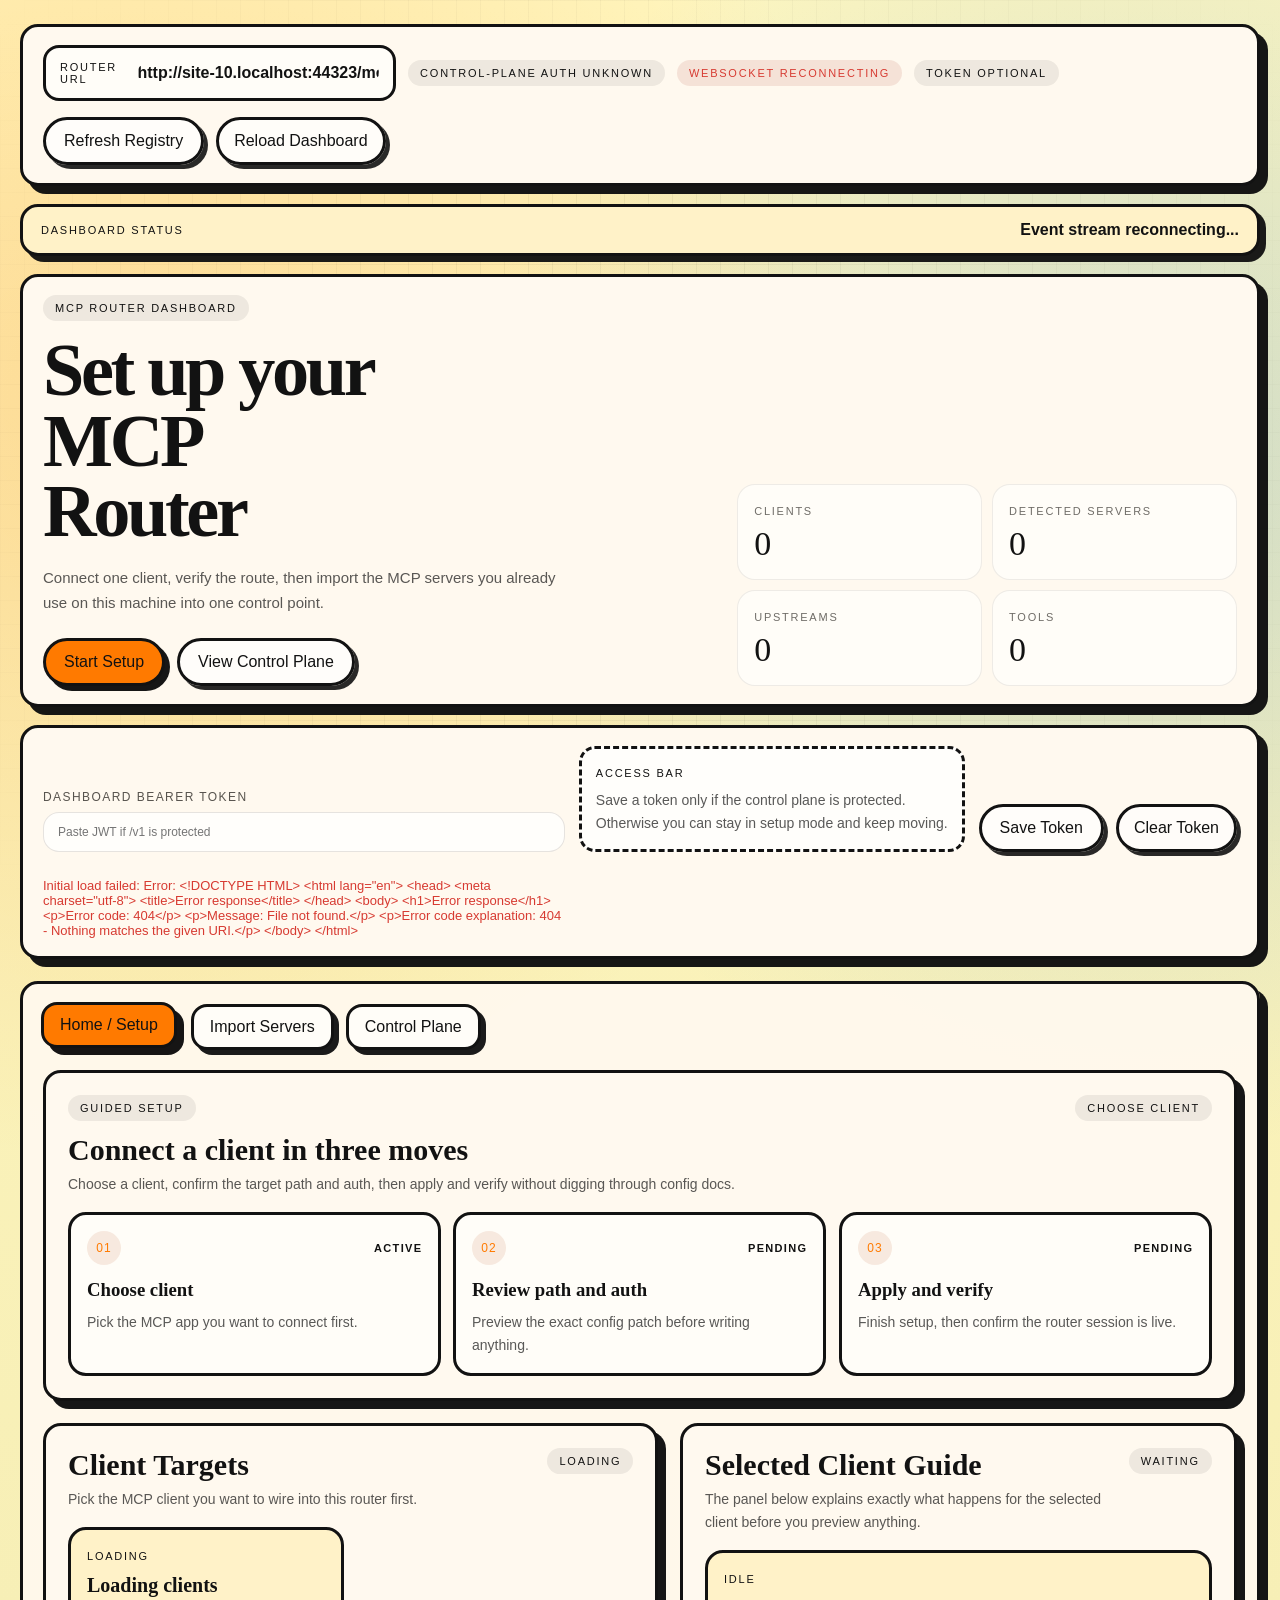
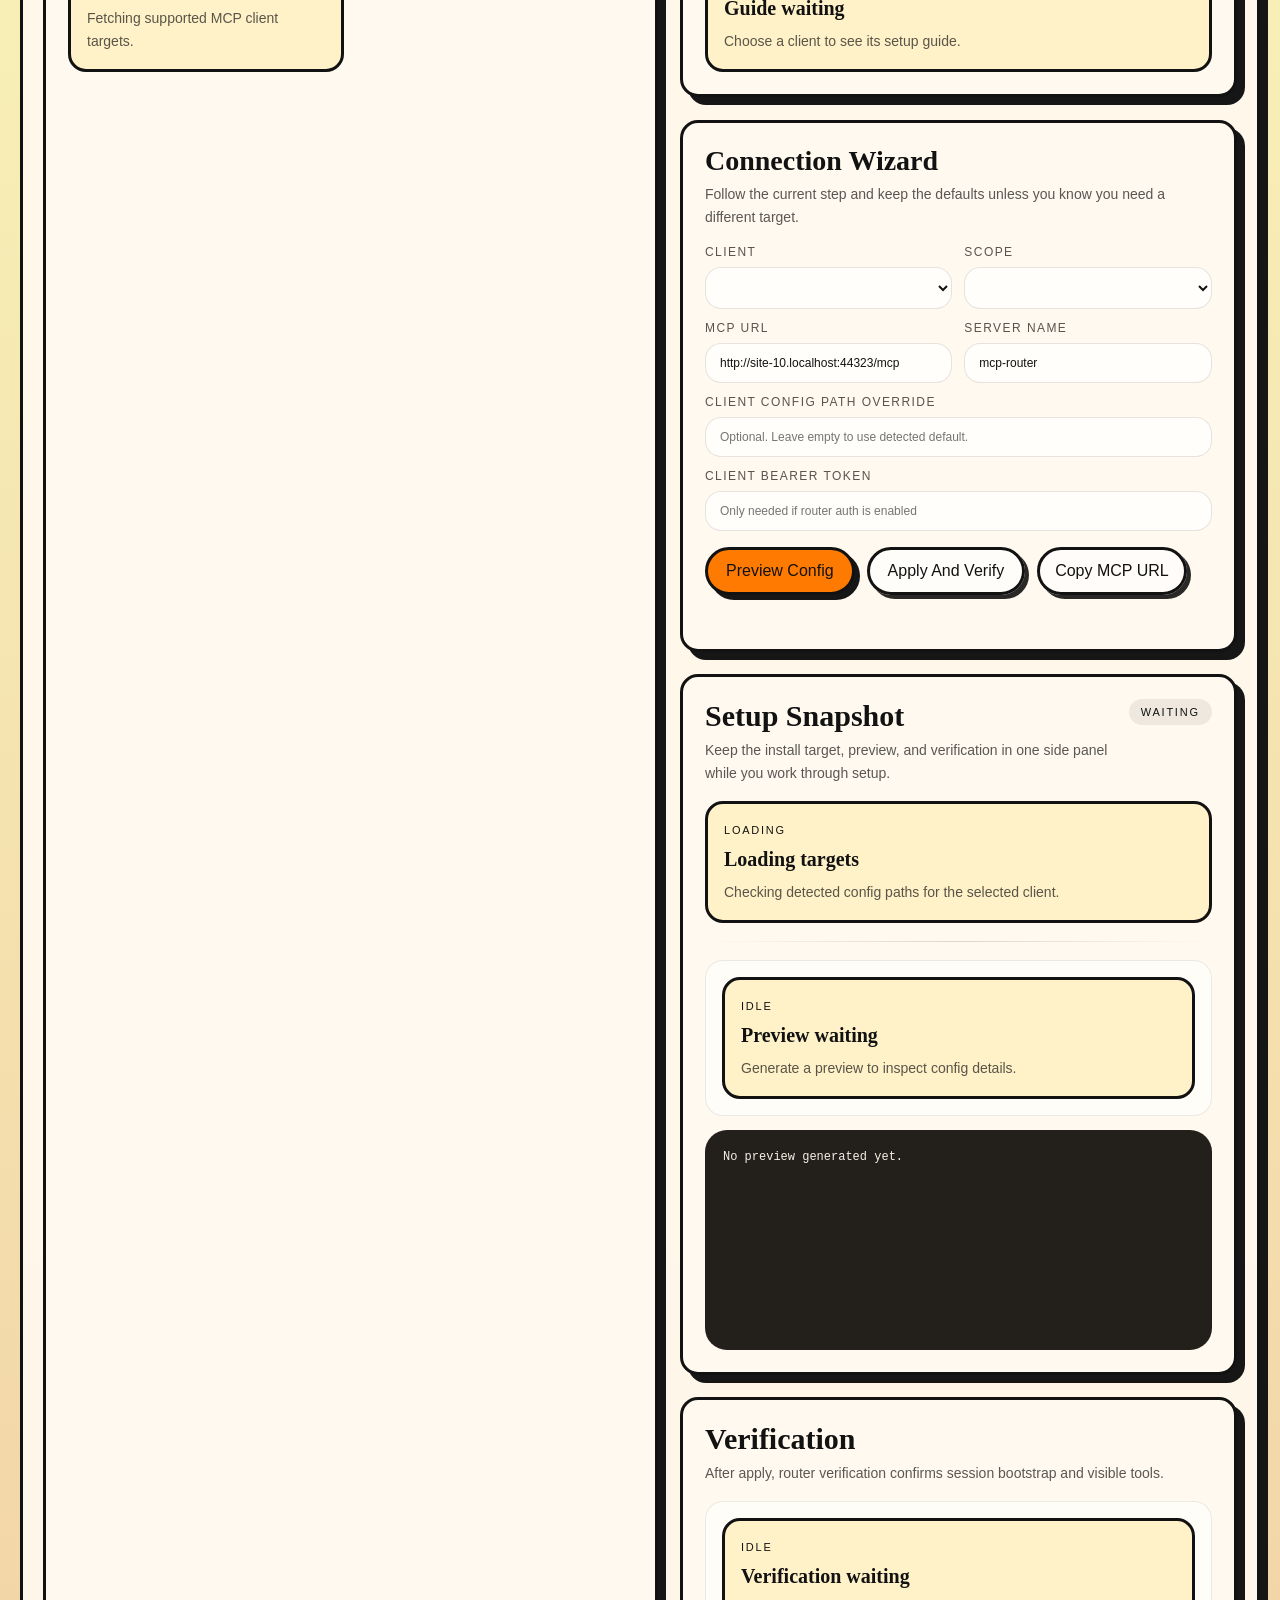
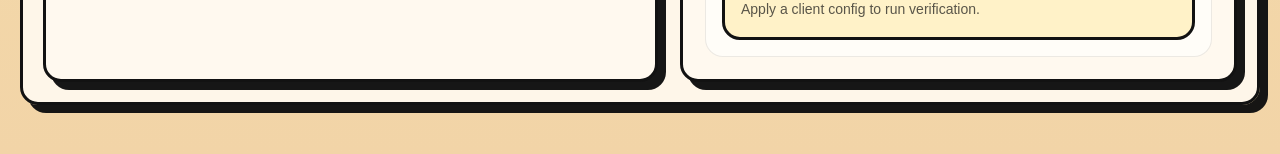
==== commit a764c458: "feat: finish dashboard phase 3 polish" ====
--- a/api/http/static/dashboard.html
+++ b/api/http/static/dashboard.html
@@ -501,8 +501,41 @@
         color: var(--muted);
       }
 
+      .status-line.status-info,
+      .status-line.status-ready {
+        color: var(--ink);
+      }
+
       .status-line.error {
         color: var(--danger);
+      }
+
+      .state-card {
+        border: 3px solid var(--line);
+        border-radius: 18px;
+        padding: 16px;
+        background: var(--surface-idle);
+      }
+
+      .state-card h3 {
+        font-size: 20px;
+      }
+
+      .state-card .caption {
+        margin-top: 10px;
+      }
+
+      .state-idle,
+      .state-loading {
+        background: var(--surface-info);
+      }
+
+      .state-success {
+        background: var(--surface-ready);
+      }
+
+      .state-error {
+        background: var(--surface-error);
       }
 
       .table-shell {
@@ -608,6 +641,36 @@
         --shadow: 8px 8px 0 rgba(18, 18, 18, 0.98);
         --display: "Cooper Black", "Georgia", "Times New Roman", serif;
         --sans: "Trebuchet MS", "Avenir Next", sans-serif;
+        --surface-info: #fff2c8;
+        --surface-ready: #d6f7dd;
+        --surface-error: #ffd5cf;
+        --surface-idle: #fffdf8;
+        --motion-fast: 160ms;
+        --motion-base: 280ms;
+      }
+
+      @keyframes dashboard-float-in {
+        from {
+          opacity: 0;
+          transform: translateY(10px);
+        }
+
+        to {
+          opacity: 1;
+          transform: translateY(0);
+        }
+      }
+
+      @keyframes dashboard-pop {
+        from {
+          opacity: 0.92;
+          transform: translateY(2px) scale(0.99);
+        }
+
+        to {
+          opacity: 1;
+          transform: translateY(0) scale(1);
+        }
       }
 
       body {
@@ -668,6 +731,7 @@
         background: var(--panel);
         padding: 18px 20px;
         margin-bottom: 18px;
+        animation: dashboard-float-in var(--motion-base) ease forwards;
       }
 
       .utility-bar {
@@ -742,6 +806,36 @@
         justify-content: flex-end;
       }
 
+      .global-status-banner {
+        display: flex;
+        justify-content: space-between;
+        gap: 14px;
+        align-items: center;
+        padding: 14px 18px;
+        margin-bottom: 18px;
+        border: 3px solid var(--line);
+        border-radius: 18px;
+        box-shadow: 6px 6px 0 rgba(18, 18, 18, 0.96);
+        animation: dashboard-float-in var(--motion-base) ease forwards;
+      }
+
+      .global-status-banner p {
+        font-weight: 700;
+      }
+
+      .status-tone-loading,
+      .status-tone-info {
+        background: var(--surface-info);
+      }
+
+      .status-tone-ready {
+        background: var(--surface-ready);
+      }
+
+      .status-tone-error {
+        background: var(--surface-error);
+      }
+
       .workspace {
         padding: 20px;
         background: rgba(255, 249, 239, 0.92);
@@ -866,6 +960,18 @@
 
       .upstream-card .toolbar {
         margin-top: 14px;
+      }
+
+      .workspace,
+      .panel,
+      .composer,
+      .metric-card,
+      .upstream-card,
+      .candidate-card,
+      .guide-card,
+      .step-card,
+      .event-item {
+        animation: dashboard-pop var(--motion-base) ease forwards;
       }
 
       .secondary-composer.is-collapsed .advanced-shell {
@@ -939,6 +1045,16 @@
 
         table {
           min-width: 520px;
+        }
+      }
+
+      @media (prefers-reduced-motion: reduce) {
+        *,
+        *::before,
+        *::after {
+          animation: none !important;
+          transition-duration: 0.01ms !important;
+          scroll-behavior: auto !important;
         }
       }
     </style>
@@ -961,6 +1077,11 @@
           <button class="button-secondary" id="refreshRegistryButton" type="button">Refresh Registry</button>
           <button class="button-ghost" id="reloadAllButton" type="button">Reload Dashboard</button>
         </div>
+      </section>
+
+      <section class="global-status-banner status-tone-info" id="globalStatusBanner">
+        <div class="mini-label">Dashboard status</div>
+        <p id="globalStatusMessage">Loading dashboard surfaces...</p>
       </section>
 
       <section class="action-header">
@@ -1576,7 +1697,8 @@
       function setStatusLine(id, message, isError = false) {
         const node = document.getElementById(id);
         node.textContent = message;
-        node.className = isError ? "status-line error" : "status-line";
+        node.className = isError ? "status-line error" : "status-line status-info";
+        setGlobalStatus(isError ? "error" : "info", message);
       }
 
       function defaultMcpUrl() {
@@ -1590,6 +1712,33 @@
           .replaceAll(">", "&gt;")
           .replaceAll('"', "&quot;")
           .replaceAll("'", "&#39;");
+      }
+
+      function renderStateMessage(tone, title, body) {
+        return `
+          <article class="state-card state-${tone}">
+            <div class="mini-label">${escapeHtml(tone)}</div>
+            <h3 style="margin-top: 10px;">${escapeHtml(title)}</h3>
+            <p class="caption">${escapeHtml(body)}</p>
+          </article>
+        `;
+      }
+
+      function renderTableStateRow(colspan, tone, title, body) {
+        return `
+          <tr>
+            <td colspan="${colspan}">
+              ${renderStateMessage(tone, title, body)}
+            </td>
+          </tr>
+        `;
+      }
+
+      function setGlobalStatus(tone, message) {
+        const banner = document.getElementById("globalStatusBanner");
+        const label = document.getElementById("globalStatusMessage");
+        banner.className = `global-status-banner status-tone-${tone}`;
+        label.textContent = message;
       }
 
       function persistDashboardToken(token) {
@@ -1718,7 +1867,7 @@
                 </div>
               </button>
             `).join("")
-          : `<article class="empty-state">No supported client metadata loaded yet.</article>`;
+          : renderStateMessage("idle", "Client list waiting", "No supported client metadata loaded yet.");
 
         state.clients.forEach((client) => {
           const option = document.createElement("option");
@@ -1733,7 +1882,7 @@
         const client = selectedClientObject();
         const node = document.getElementById("installTargets");
         if (!client) {
-          node.innerHTML = `<article class="empty-state">Choose a client to see install targets.</article>`;
+          node.innerHTML = renderStateMessage("idle", "Install targets waiting", "Choose a client to see install targets.");
           return;
         }
         node.innerHTML = (client.targets || []).map((target) => `
@@ -1753,7 +1902,7 @@
         const summary = document.getElementById("guideSummary");
         if (!client) {
           summary.textContent = "waiting";
-          node.innerHTML = `<article class="empty-state">Choose a client to see its setup guide.</article>`;
+          node.innerHTML = renderStateMessage("idle", "Guide waiting", "Choose a client to see its setup guide.");
           return;
         }
         const playbook = clientPlaybooks[client.clientId] || {
@@ -1807,7 +1956,7 @@
         const summary = document.getElementById("previewSummary");
         if (!state.latestPreview) {
           summary.textContent = "waiting";
-          meta.innerHTML = `<div class="caption">Preview a client setup to see config details.</div>`;
+          meta.innerHTML = renderStateMessage("idle", "Preview waiting", "Generate a preview to inspect config details.");
           content.textContent = "No preview generated yet.";
           return;
         }
@@ -1832,7 +1981,7 @@
       function renderVerification() {
         const node = document.getElementById("verificationCard");
         if (!state.latestVerification) {
-          node.innerHTML = `<div class="caption">Apply a client config to run verification.</div>`;
+          node.innerHTML = renderStateMessage("idle", "Verification waiting", "Apply a client config to run verification.");
           return;
         }
         const item = state.latestVerification;
@@ -1874,7 +2023,7 @@
                 </label>
               </article>
             `).join("")
-          : `<article class="empty-state">No known MCP client configs were found in the current discovery paths.</article>`;
+          : renderStateMessage("idle", "No import candidates", "No known MCP client configs were found in the current discovery paths.");
       }
 
       function renderImportOverview() {
@@ -1907,7 +2056,7 @@
                 </div>
               </article>
             `).join("")
-          : `<article class="empty-state">No upstreams registered yet. Import a server or add one from the Manual Change Desk.</article>`;
+          : renderStateMessage("idle", "No upstreams yet", "Import a server or add one from the Manual Change Desk.");
         table.innerHTML = state.upstreams.length
           ? state.upstreams.map((item) => `
               <tr>
@@ -1921,7 +2070,7 @@
                 <td><button class="button-ghost delete-upstream-button" data-server-id="${escapeHtml(item.serverId)}" type="button">Delete</button></td>
               </tr>
             `).join("")
-          : `<tr><td colspan="5">No upstreams registered yet.</td></tr>`;
+          : renderTableStateRow(5, "idle", "No upstreams yet", "Import a server or add one from the Manual Change Desk.");
       }
 
       function renderControlPlaneOverview() {
@@ -1944,7 +2093,7 @@
                 <td>${escapeHtml(tool.definition.description || "-")}</td>
               </tr>
             `).join("")
-          : `<tr><td colspan="4">No tools registered yet.</td></tr>`;
+          : renderTableStateRow(4, "idle", "No tools registered yet", "Refresh the registry or add one from the Manual Change Desk.");
       }
 
       function renderPolicies() {
@@ -1963,7 +2112,7 @@
                 <td>${escapeHtml((policy.toolNames || []).join(", ") || "all tools")}</td>
               </tr>
             `).join("")
-          : `<tr><td colspan="4">No policies configured.</td></tr>`;
+          : renderTableStateRow(4, "idle", "No policies configured", "Create a rule only when you need to shape execution.");
       }
 
       function renderToolCalls() {
@@ -1980,7 +2129,7 @@
                 <td>${escapeHtml(item.status_code)}</td>
               </tr>
             `).join("")
-          : `<tr><td colspan="5">No tool calls captured yet.</td></tr>`;
+          : renderTableStateRow(5, "idle", "No tool calls yet", "Run a tool through the router to populate recent call history.");
       }
 
       function renderEvents() {
@@ -1995,10 +2144,14 @@
                 <pre style="margin-top: 10px;">${escapeHtml(JSON.stringify(event.detail, null, 2))}</pre>
               </article>
             `).join("")
-          : `<article class="event-item">Waiting for live events.</article>`;
+          : renderStateMessage("loading", "Event feed waiting", "Live events will appear here when the router emits traffic.");
       }
 
       async function loadSetupData() {
+        document.getElementById("clientCards").innerHTML = renderStateMessage("loading", "Loading clients", "Fetching supported MCP client targets.");
+        document.getElementById("installTargets").innerHTML = renderStateMessage("loading", "Loading targets", "Checking detected config paths for the selected client.");
+        document.getElementById("candidateGrid").innerHTML = renderStateMessage("loading", "Scanning client configs", "Looking for importable servers on this machine.");
+        document.getElementById("upstreamCards").innerHTML = renderStateMessage("loading", "Loading upstreams", "Gathering the router's active upstream inventory.");
         const [clientsPayload, discoveryPayload, upstreamsPayload] = await Promise.all([
           fetchJson("/v1/setup/clients"),
           fetchJson("/v1/setup/discovery"),
@@ -2027,6 +2180,10 @@
       }
 
       async function loadOperationsData() {
+        document.getElementById("toolsTable").innerHTML = renderTableStateRow(4, "loading", "Loading tools", "Refreshing the current tool registry.");
+        document.getElementById("policiesTable").innerHTML = renderTableStateRow(4, "loading", "Loading policies", "Reading active allow and deny rules.");
+        document.getElementById("toolCallsTable").innerHTML = renderTableStateRow(5, "loading", "Loading recent calls", "Gathering recent runtime activity.");
+        document.getElementById("eventFeed").innerHTML = renderStateMessage("loading", "Loading live events", "Preparing the latest event slice.");
         const [tools, policies, toolCalls, events] = await Promise.all([
           fetchJson("/v1/tools"),
           fetchJson("/v1/policies"),
@@ -2046,7 +2203,9 @@
       }
 
       async function reloadAllData() {
+        setGlobalStatus("loading", "Loading dashboard surfaces...");
         await Promise.all([loadSetupData(), loadOperationsData()]);
+        setGlobalStatus("ready", "Dashboard ready for setup.");
       }
 
       async function refreshRegistry() {
@@ -2116,6 +2275,7 @@
           }
           document.getElementById("socketStatus").textContent = "WebSocket live";
           document.getElementById("socketStatus").className = "chip good";
+          setGlobalStatus("ready", "Dashboard ready with live events.");
         });
         socket.addEventListener("close", () => {
           if (state.socket !== socket) {
@@ -2123,6 +2283,7 @@
           }
           document.getElementById("socketStatus").textContent = "WebSocket reconnecting";
           document.getElementById("socketStatus").className = "chip warn";
+          setGlobalStatus("loading", "Event stream reconnecting...");
           window.setTimeout(connectEvents, 1500);
         });
         socket.addEventListener("message", (event) => {
